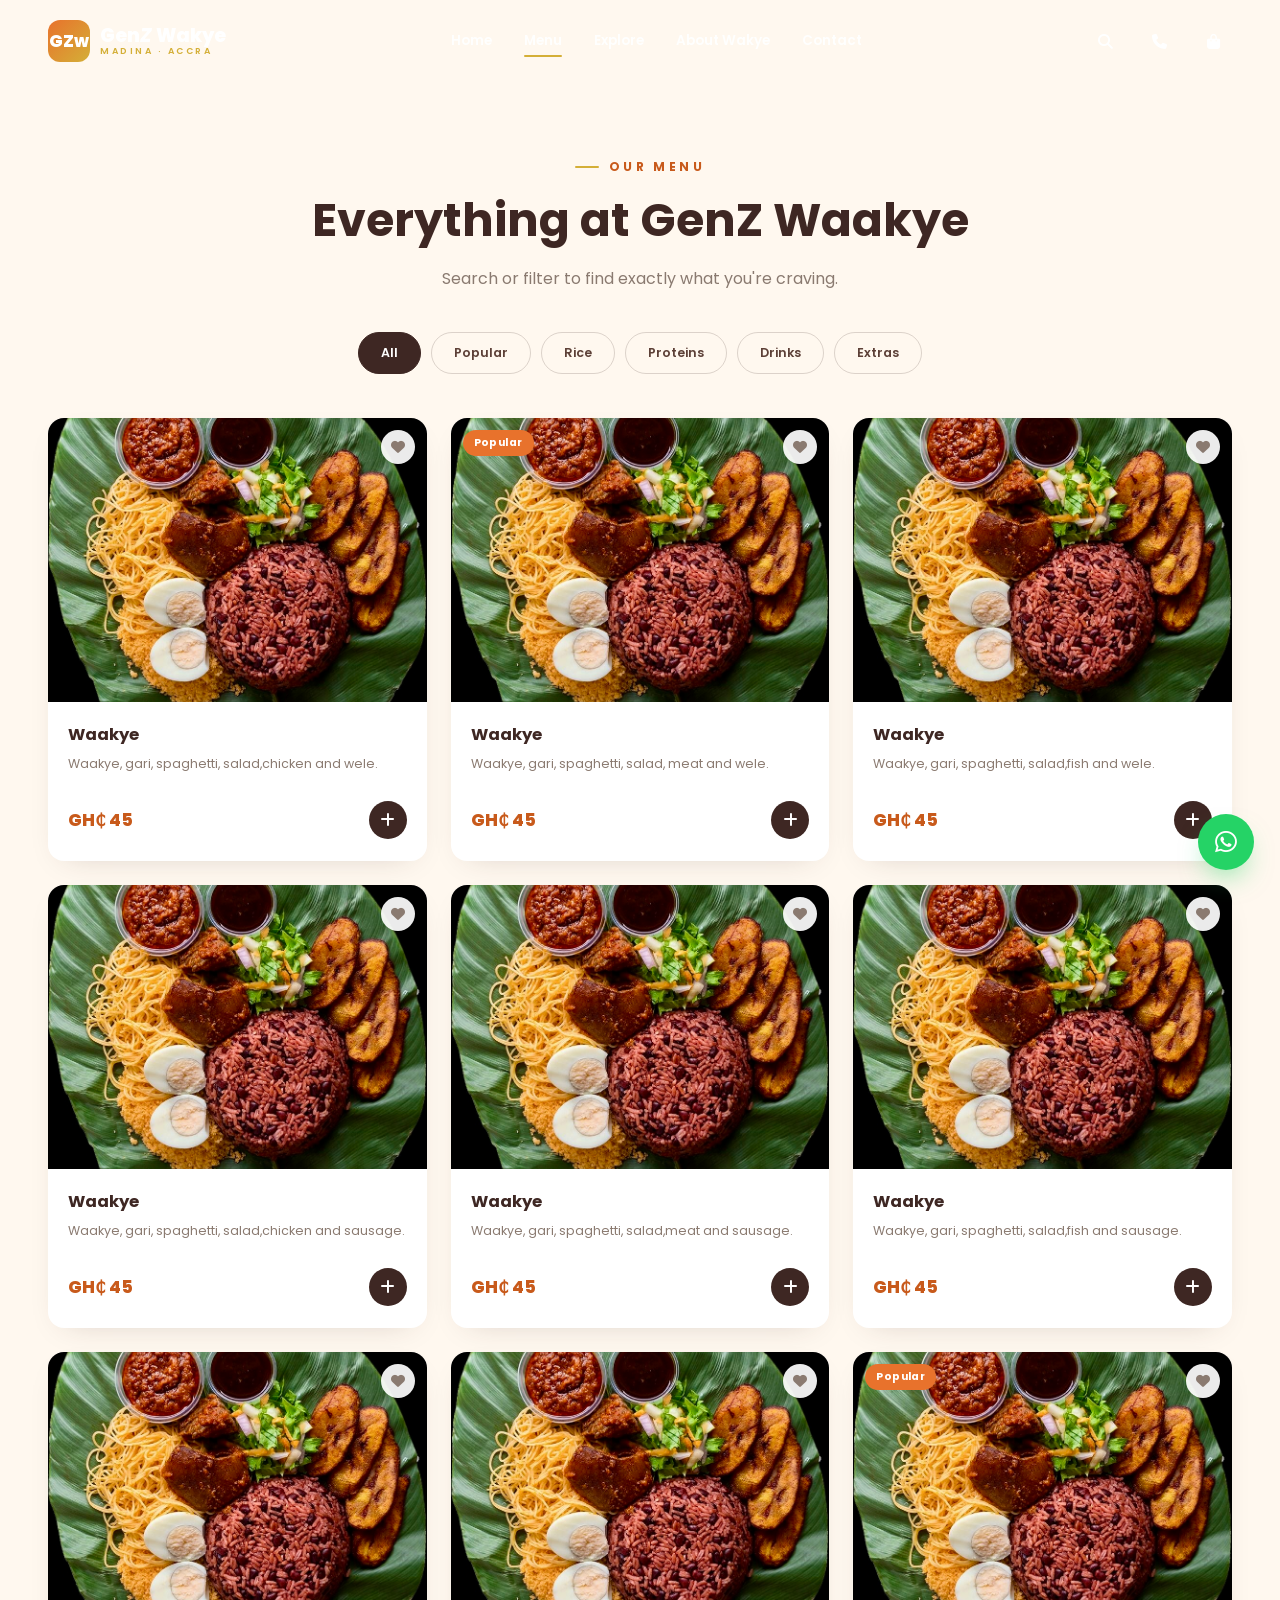
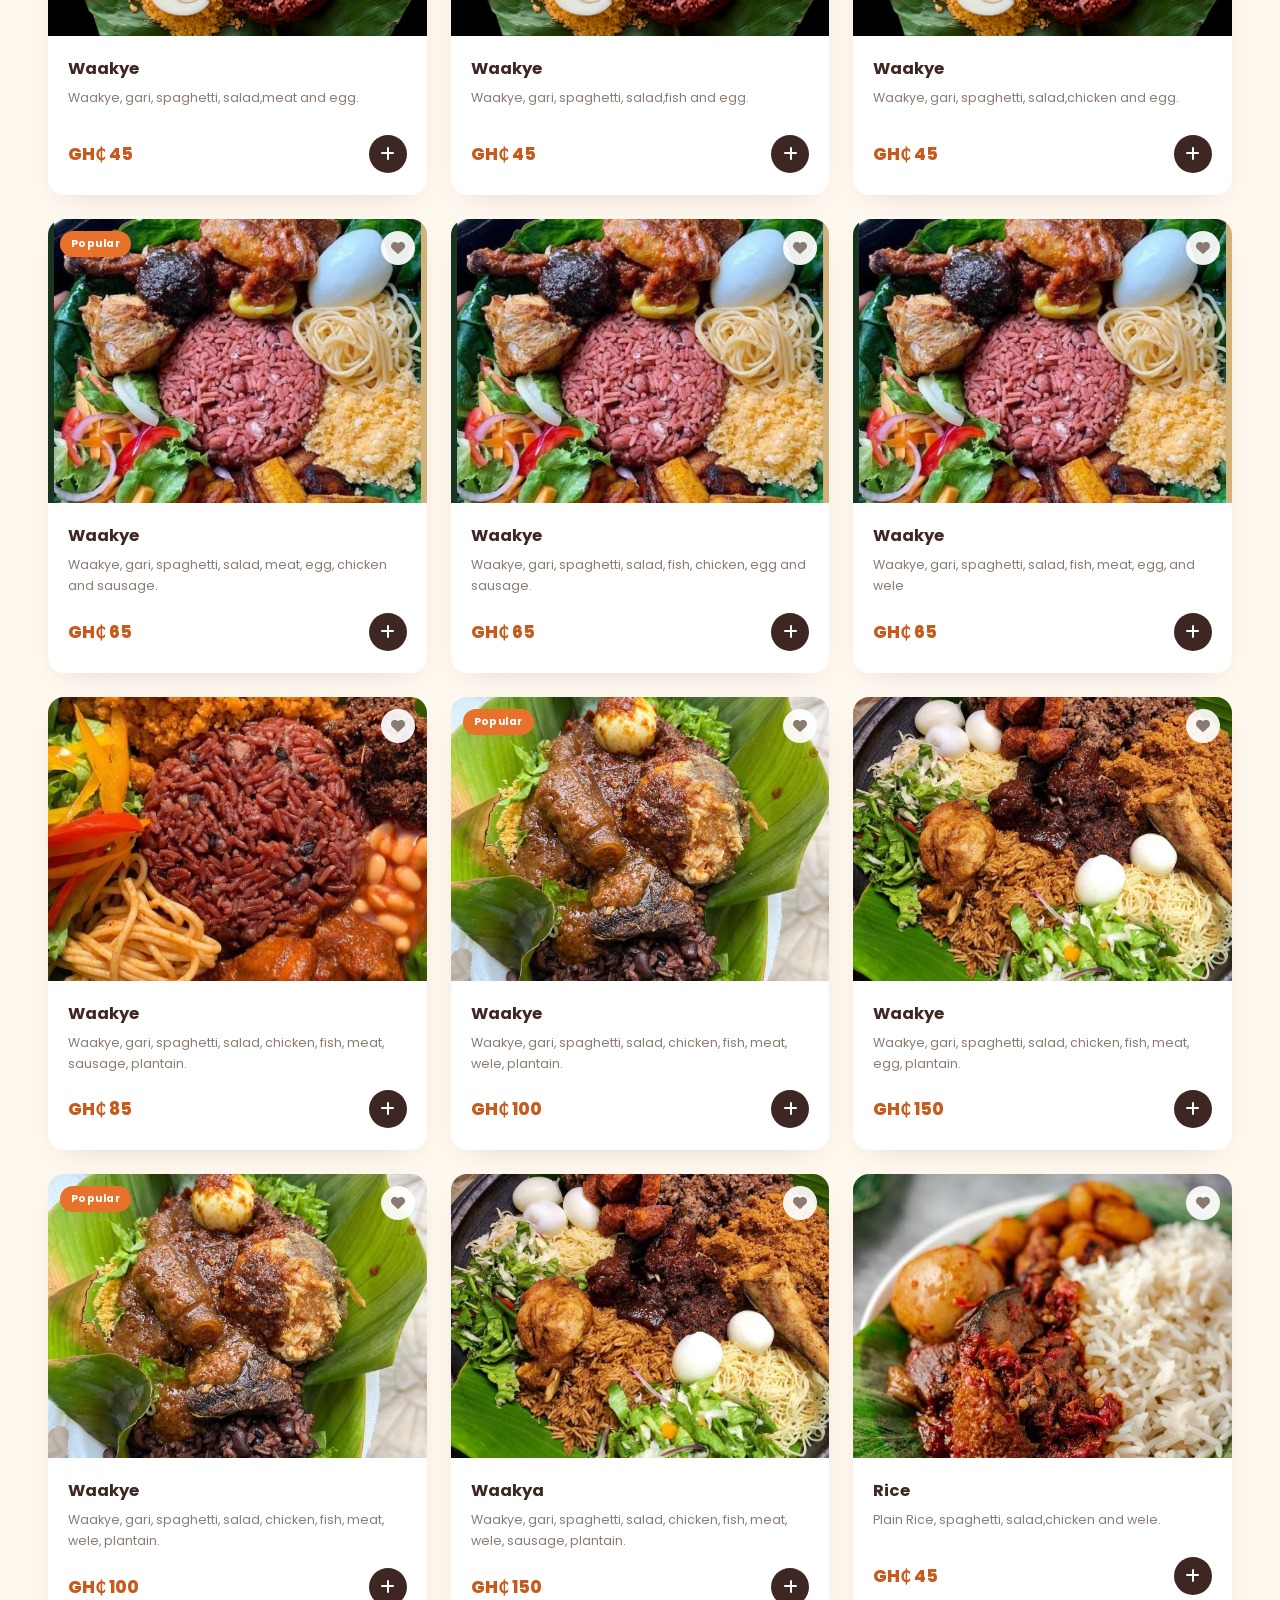
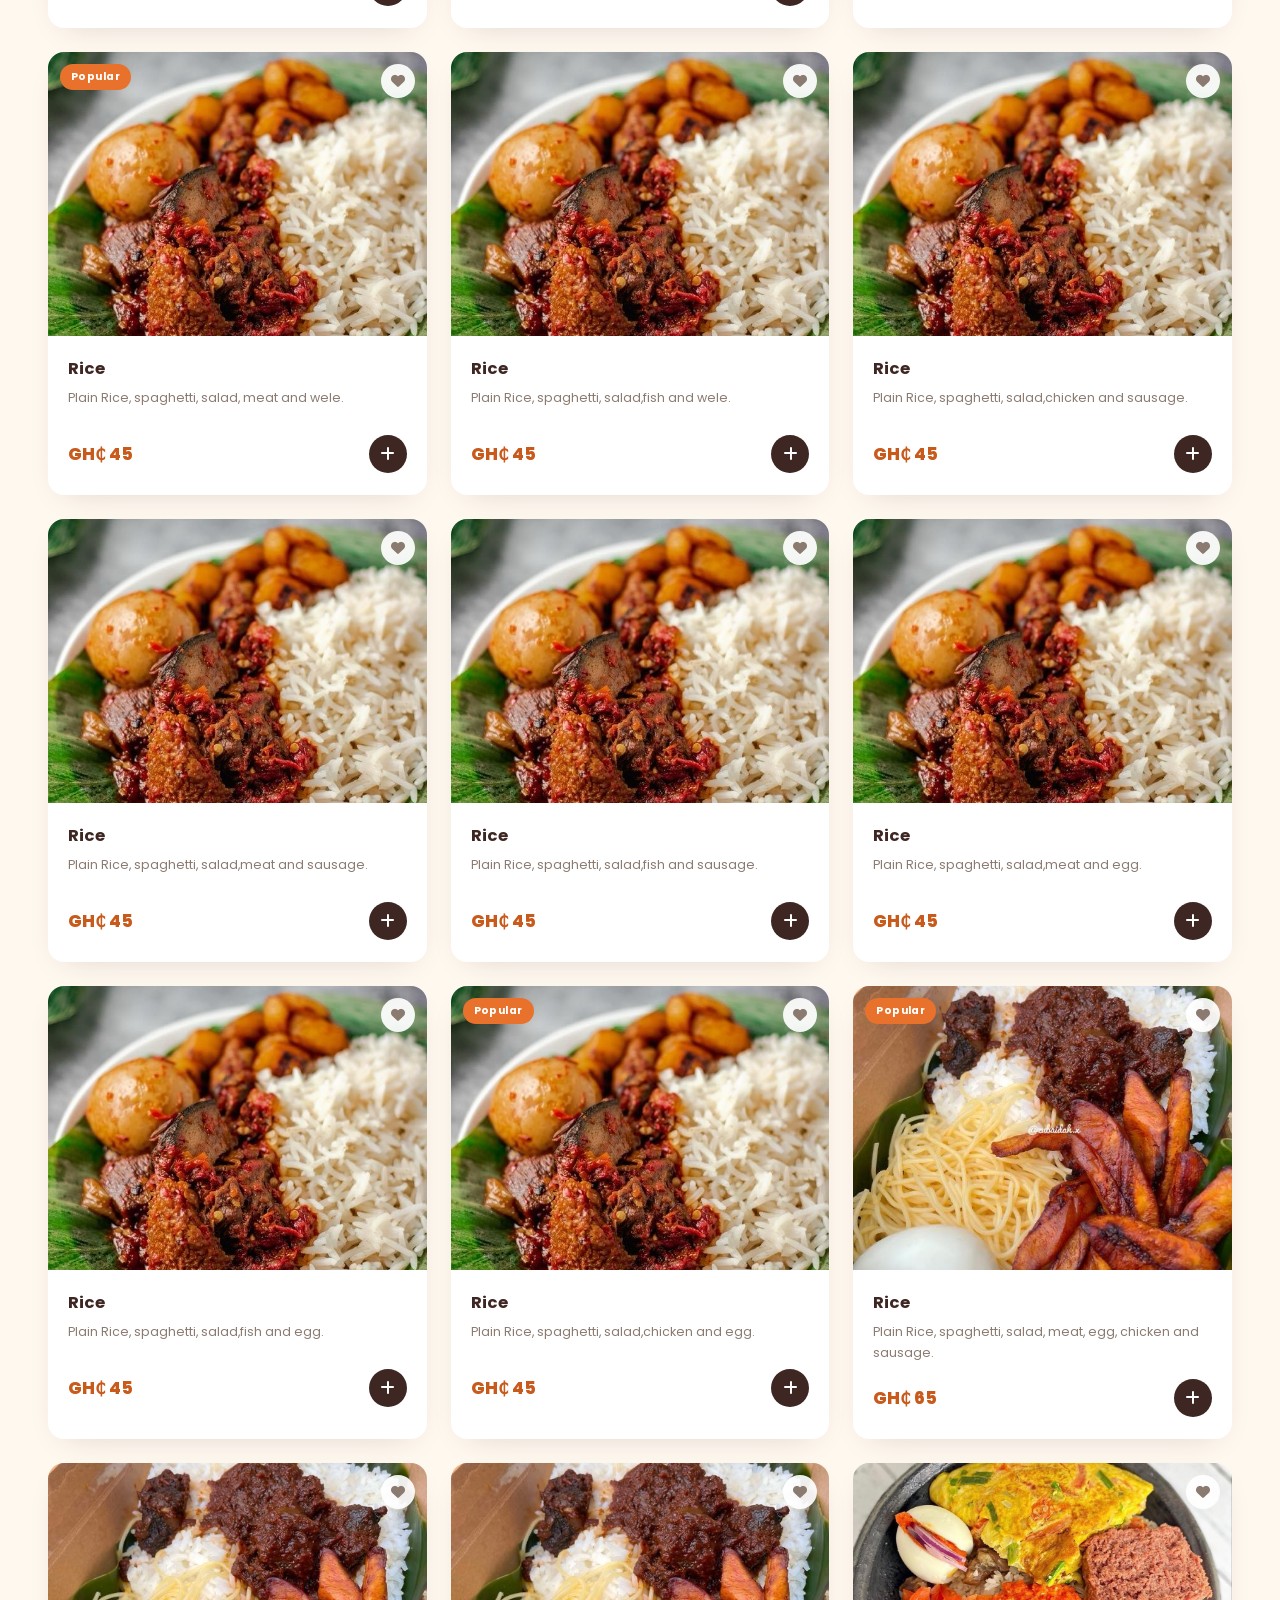
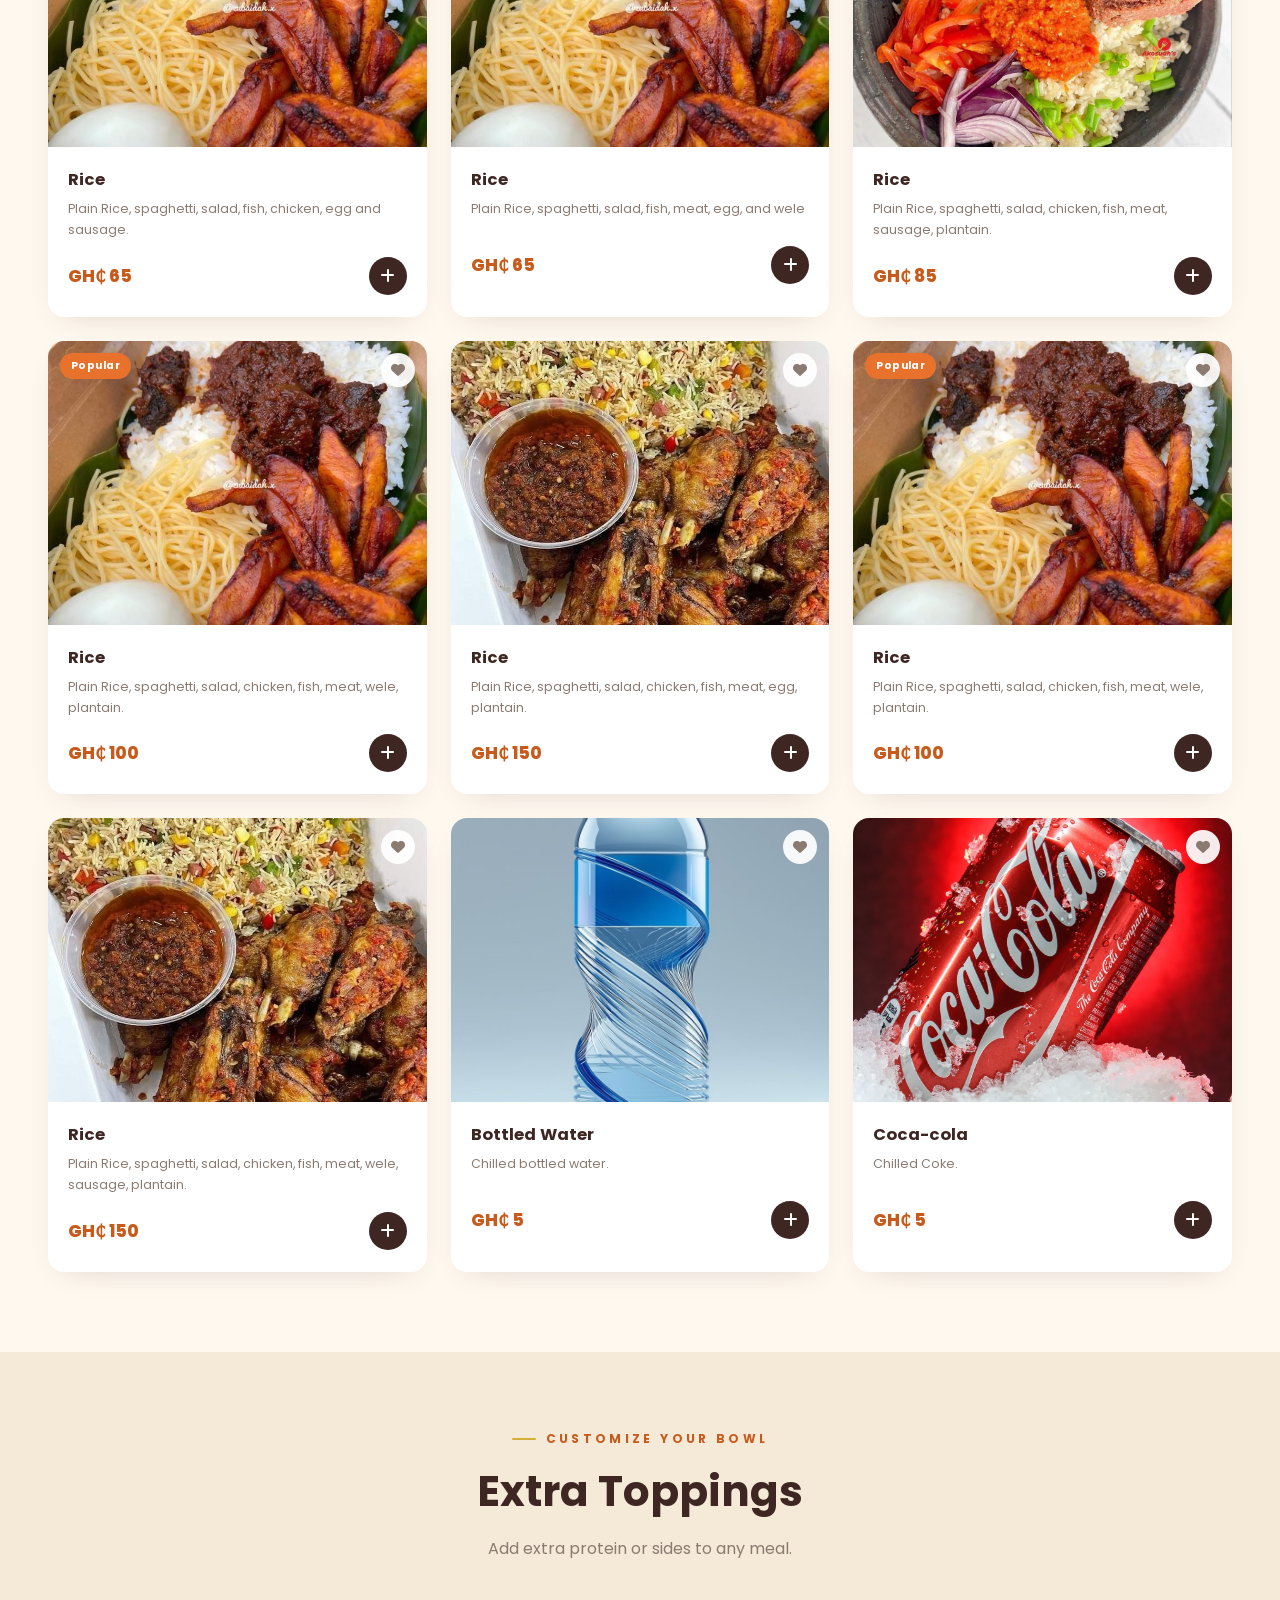
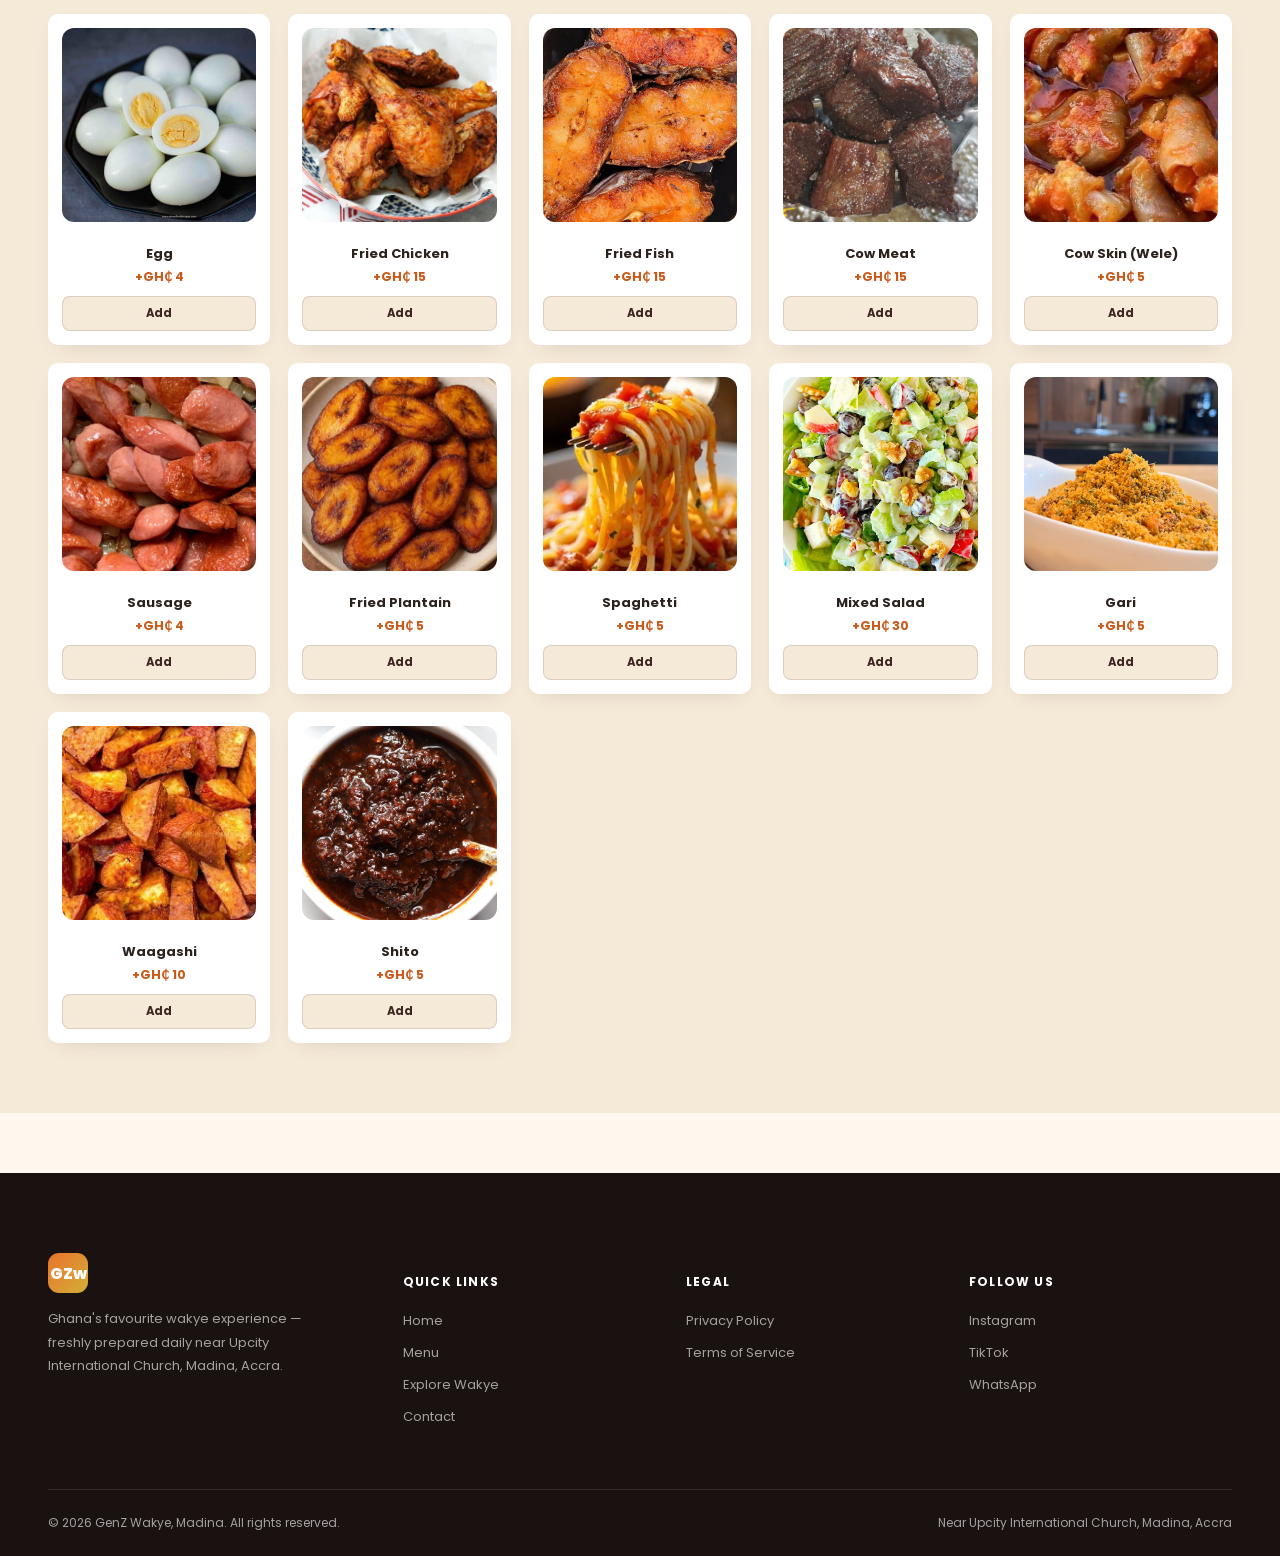
==== index.html @ d40863d2 "remove ignore" ====
<!DOCTYPE html>
<html lang="en">
<head>
<meta charset="UTF-8">
<meta name="viewport" content="width=device-width, initial-scale=1.0">
<title>Menu | Gen Z Waakye — Madina, Accra</title>
<meta name="description" content="Browse the full Wakye Point menu — wakye combos from GH₵45 to GH₵150, plus drinks and extra toppings.">

<link rel="preconnect" href="https://fonts.googleapis.com">
<link rel="preconnect" href="https://fonts.gstatic.com" crossorigin>
<link href="https://fonts.googleapis.com/css2?family=Poppins:wght@300;400;500;600;700;800&display=swap" rel="stylesheet">
<link rel="stylesheet" href="https://cdnjs.cloudflare.com/ajax/libs/font-awesome/6.5.1/css/all.min.css">
<link rel="stylesheet" href="styles.css">
</head>
<body data-page="menu">

<!-- NAVBAR -->
<header class="nav solid" id="navbar">
  <div class="container">
    <a href="index.html" class="nav-logo">
      <span class="mark">GZw</span>
      <span class="word">Gen<i>Z </i> Wakye <span>Madina · Accra</span></span>
    </a>
    <nav class="nav-links">
      <a href="index.html">Home</a>
      <a href="menu.html" class="active">Menu</a>
      <a href="explore.html">Explore</a>
      <a href="explore.html#about-wakye">About Wakye</a>
      <a href="index.html#contact">Contact</a>
    </nav>
    <div class="nav-actions">
      <button class="nav-icon-btn open-search" aria-label="Search"><i class="fa-solid fa-magnifying-glass"></i></button>
      <a href="tel:+233245138853" class="nav-icon-btn" aria-label="Call us"><i class="fa-solid fa-phone"></i></a>
      <button class="nav-icon-btn open-cart" aria-label="Cart"><i class="fa-solid fa-bag-shopping"></i><span class="cart-badge">0</span></button>
      <button class="burger" id="burger" aria-label="Open menu"><span></span><span></span><span></span></button>
    </div>
  </div>
</header>

<div class="search-bar" id="searchBar">
  <div class="container">
    <input type="text" id="searchInput" placeholder="Search wakye, rice, egg, fish, chicken, beef, sausage, plantain, spaghetti, shito, salad…">
    <button class="close-search" id="closeSearch" aria-label="Close search"><i class="fa-solid fa-xmark"></i></button>
  </div>
</div>

<div class="mobile-menu" id="mobileMenu">
  <a href="index.html">Home</a>
  <a href="menu.html">Menu</a>
  <a href="explore.html">Explore</a>
  <a href="explore.html#about-wakye">About Wakye</a>
  <a href="index.html#contact">Contact</a>
  <a href="tel:+233245138854" class="btn btn-gold">Call Us</a>
</div>

<!-- PRICE-CATEGORY VIEW (shown only when menu.html?price=45 etc.) -->
<div id="priceCategoryView" style="display:none;">
  <div class="price-page-head container">
    <a href="menu.html" class="back-link"><i class="fa-solid fa-arrow-left"></i> Back to full menu</a>
    <div class="eyebrow" id="pcEyebrow">Gen<i>Z</i>Waakye Menu</div>
    <div class="amt" id="pcAmount">GH₵ 45</div>
    <p id="pcSubtitle">All meals in this price tier.</p>
  </div>
  <div class="container" style="padding-bottom:100px;">
    <div class="food-grid" id="pcGrid"></div>
  </div>
</div>

<!-- FULL MENU VIEW (default) -->
<div id="fullMenuView">
  <div class="price-page-head container" style="padding-top:150px;">
    <span class="eyebrow">Our Menu</span>
    <h1 style="font-size:clamp(30px,4.6vw,46px);margin-top:10px;">Everything at GenZ Waakye</h1>
    <p style="margin-top:10px;">Search or filter to find exactly what you're craving.</p>
  </div>

  <div class="container">
    <div class="filter-bar" id="filterBar">
      <button class="active" data-filter="all">All</button>
      <button data-filter="popular">Popular</button>
      <button data-filter="rice">Rice</button>
      <button data-filter="proteins">Proteins</button>
      <button data-filter="drinks">Drinks</button>
      <button data-filter="extras">Extras</button>
    </div>

    <div class="food-grid" id="menuGrid" style="margin-bottom:80px;"></div>
  </div>

  <section class="toppings-section" id="toppingsSection">
    <div class="container">
      <div class="section-head">
        <span class="eyebrow">Customize Your Bowl</span>
        <h2>Extra Toppings</h2>
        <p>Add extra protein or sides to any meal.</p>
      </div>
      <div class="topping-grid" id="toppingsGrid"></div>
    </div>
  </section>
</div>

<!-- FOOTER -->
<footer>
  <div class="container">
    <div class="foot-grid">
      <div class="foot-brand">
        <span class="mark" style="display:inline-flex;width:40px;height:40px;border-radius:11px;background:linear-gradient(135deg,var(--orange),var(--gold));align-items:center;justify-content:center;font-weight:800;color:#fff;">GZw</span>
        <p>Ghana's favourite wakye experience — freshly prepared daily near Upcity International Church, Madina, Accra.</p>
      </div>
      <div>
        <h5>Quick Links</h5>
        <ul class="foot-links">
          <li><a href="index.html">Home</a></li>
          <li><a href="menu.html">Menu</a></li>
          <li><a href="explore.html">Explore Wakye</a></li>
          <li><a href="index.html#contact">Contact</a></li>
        </ul>
      </div>
      <div>
        <h5>Legal</h5>
        <ul class="foot-links">
          <li><a href="#">Privacy Policy</a></li>
          <li><a href="#">Terms of Service</a></li>
        </ul>
      </div>
      <div>
        <h5>Follow Us</h5>
        <ul class="foot-links">
          <li><a href="https://www.instagram.com/genz_waakye_wura?stkn=bHRhd3NmOTZzd3Bt" target="_blank">Instagram</a></li>
         <!--<li><a href="https://facebook.com" target="_blank">Facebook</a></li>-->
          <li><a href="https://www.tiktok.com/@firdy_o?_r=1&_t=ZS-99yByPXIGWo" target="_blank">TikTok</a></li>
          <li><a href="https://wa.me/233245138854" target="_blank">WhatsApp</a></li>
        </ul>
      </div>
    </div>
    <div class="foot-bottom">
      <span>© <span id="year"></span> GenZ Wakye, Madina. All rights reserved.</span>
      <span>Near Upcity International Church, Madina, Accra</span>
    </div>
  </div>
</footer>

<nav class="mobile-bottom-nav">
  <a href="index.html"><i class="fa-solid fa-house"></i>Home</a>
  <a href="menu.html" class="active"><i class="fa-solid fa-bowl-rice"></i>Menu</a>
  <a href="#" class="open-search"><i class="fa-solid fa-magnifying-glass"></i>Search</a>
  <a href="#" class="open-cart"><i class="fa-solid fa-bag-shopping"></i>Cart<span class="cart-badge" style="position:static;margin-left:2px;"></span></a>
  <a href="tel:+233245138854"><i class="fa-solid fa-phone"></i>Call</a>
</nav>
<a href="https://wa.me/233245138854" target="_blank" class="float-wa" aria-label="Chat on WhatsApp"><i class="fa-brands fa-whatsapp"></i></a>

<div class="cart-overlay" id="cartOverlay"></div>
<div class="cart-drawer" id="cartDrawer">
  <div class="cart-head">
    <h3>Your Order</h3>
    <button class="close-cart" id="closeCart" aria-label="Close cart"><i class="fa-solid fa-xmark"></i></button>
  </div>
  <div class="cart-items" id="cartItems"></div>
  <div class="cart-summary">
    <div class="row"><span>Subtotal</span><span id="cartSubtotal">GH₵ 0</span></div>
    <div class="row"><span>Delivery Fee</span><span id="cartDelivery">GH₵ 0</span></div>
    <div class="row total"><span>Total</span><span id="cartTotal">GH₵ 0</span></div>
    <button class="btn btn-orange btn-block" id="cartCheckoutBtn" style="margin-top:16px;"><i class="fa-brands fa-whatsapp"></i> <a href="https://wa.me/233245138854" target="_blank" style="color:#fff;text-decoration:none;">Checkout via WhatsApp</a></button>
  </div>
</div>

<script src="script.js"></script>
<script>
const params = new URLSearchParams(window.location.search);
const priceParam = params.get('price');

function renderToppings(group){
  const list = group ? TOPPINGS.filter(t=>t.group===group) : TOPPINGS;
  document.getElementById('toppingsGrid').innerHTML = list.map(toppingCardHTML).join('');
}

function renderMainGrid(filter){
  let list = MENU_ITEMS;
  if(filter==='popular') list = MENU_ITEMS.filter(i=>i.popular);
  else if(filter==='rice') list = MENU_ITEMS.filter(i=>i.category==='rice');
  else if(filter==='drinks') list = MENU_ITEMS.filter(i=>i.category==='drinks');
  document.getElementById('menuGrid').innerHTML = list.map(foodCardHTML).join('');
}

function initFilterBar(){
  const buttons = document.querySelectorAll('#filterBar button');
  buttons.forEach(btn=>{
    btn.addEventListener('click',()=>{
      buttons.forEach(b=>b.classList.remove('active'));
      btn.classList.add('active');
      const key = btn.dataset.filter;
      if(key==='proteins'||key==='extras'){
        renderToppings(key);
        document.getElementById('toppingsSection').scrollIntoView({behavior:'smooth', block:'start'});
      }else{
        renderMainGrid(key);
      }
    });
  });
}

if(priceParam){
  document.getElementById('fullMenuView').style.display='none';
  document.getElementById('priceCategoryView').style.display='block';
  const price = parseInt(priceParam,10);
  const items = MENU_ITEMS.filter(i=>i.category==='rice' && i.price===price);
  const labels = {45:'Everyday Wakye Combos',65:'Premium Combos',85:'Wakye Special',100:'Grand Deluxe',150:'Luxury Platter'};
  document.getElementById('pcEyebrow').textContent = labels[price] || 'Wakye Point Menu';
  document.getElementById('pcAmount').textContent = `GH₵ ${price}`;
  document.getElementById('pcSubtitle').textContent = `${items.length} meal${items.length===1?'':'s'} in this price tier.`;
  document.getElementById('pcGrid').innerHTML = items.map(foodCardHTML).join('');
}else{
  renderMainGrid('all');
  renderToppings(null);
  initFilterBar();
}
</script>
</body>
</html>
---- styles.css ----
/* ============================================
   WAKYE POINT — DESIGN TOKENS
   ============================================ */
:root{
  --brown:#3E2723;
  --brown-light:#5D4037;
  --black:#1A1210;
  --cream:#FFF8EF;
  --cream-deep:#F5E9D8;
  --white:#FFFFFF;
  --gold:#D4AF37;
  --gold-deep:#B8912A;
  --orange:#E8722C;
  --orange-deep:#C85A1B;
  --ink:#2B211D;
  --muted:#8A7A70;

  --font:'Poppins', sans-serif;
  --radius-lg:26px;
  --radius-md:16px;
  --radius-sm:10px;
  --ease:cubic-bezier(.22,.61,.36,1);
  --container:1240px;
}

*,*::before,*::after{box-sizing:border-box;}
html{scroll-behavior:smooth;}
body{
  margin:0;font-family:var(--font);color:var(--ink);background:var(--cream);
  overflow-x:hidden;-webkit-font-smoothing:antialiased;
}
img{max-width:100%;display:block;}
a{color:inherit;text-decoration:none;}
ul{list-style:none;margin:0;padding:0;}
button{font-family:inherit;cursor:pointer;border:none;background:none;}
h1,h2,h3,h4{margin:0;color:var(--brown);font-weight:700;}
p{margin:0;line-height:1.7;}
.container{max-width:var(--container);margin:0 auto;padding:0 28px;}
@media(max-width:768px){.container{padding:0 18px;}}
:focus-visible{outline:2px solid var(--orange);outline-offset:3px;}

.eyebrow{
  font-size:12px;letter-spacing:.28em;text-transform:uppercase;color:var(--orange-deep);
  font-weight:700;display:inline-flex;align-items:center;gap:10px;
}
.eyebrow::before{content:'';width:24px;height:2px;background:var(--gold);border-radius:2px;}

.section-head{text-align:center;max-width:640px;margin:0 auto 52px;}
.section-head h2{font-size:clamp(28px,4vw,42px);margin:12px 0 12px;}
.section-head p{color:var(--muted);font-size:16px;}

/* Buttons */
.btn{
  display:inline-flex;align-items:center;justify-content:center;gap:9px;
  font-size:13.5px;font-weight:600;letter-spacing:.02em;
  padding:15px 30px;border-radius:999px;transition:all .4s var(--ease);white-space:nowrap;
}
.btn-orange{background:linear-gradient(135deg,var(--orange),var(--orange-deep));color:#fff;box-shadow:0 10px 26px -10px rgba(232,114,44,.55);}
.btn-orange:hover{transform:translateY(-2px);box-shadow:0 16px 32px -10px rgba(232,114,44,.65);}
.btn-gold{background:linear-gradient(135deg,var(--gold),var(--gold-deep));color:var(--black);}
.btn-gold:hover{transform:translateY(-2px);}
.btn-outline{background:transparent;border:1.5px solid rgba(255,255,255,.55);color:#fff;}
.btn-outline:hover{background:#fff;color:var(--brown);}
.btn-dark{background:var(--brown);color:#fff;}
.btn-dark:hover{background:var(--black);transform:translateY(-2px);}
.btn-sm{padding:11px 20px;font-size:12px;}
.btn-block{width:100%;}
.btn:disabled{opacity:.5;cursor:not-allowed;transform:none !important;}

/* ============================================
   NAVBAR
   ============================================ */
header.nav{position:fixed;top:0;left:0;right:0;z-index:1000;padding:20px 0;transition:all .45s var(--ease);}
header.nav .container{display:flex;align-items:center;justify-content:space-between;gap:20px;}
.nav-logo{display:flex;align-items:center;gap:10px;color:#fff;transition:color .4s;}
.nav-logo .mark{
  width:42px;height:42px;border-radius:12px;background:linear-gradient(135deg,var(--orange),var(--gold));
  display:flex;align-items:center;justify-content:center;font-weight:800;color:#fff;font-size:17px;flex-shrink:0;
}
.nav-logo .word{font-weight:800;font-size:19px;line-height:1.1;}
.nav-logo .word span{display:block;font-size:9px;letter-spacing:.28em;text-transform:uppercase;font-weight:600;color:var(--gold);}
.nav-links{display:flex;gap:32px;}
.nav-links a{font-size:13.5px;font-weight:600;color:rgba(255,255,255,.92);position:relative;padding:4px 0;transition:color .3s;}
.nav-links a::after{content:'';position:absolute;left:0;bottom:-2px;width:0;height:2px;background:var(--gold);transition:width .35s var(--ease);border-radius:2px;}
.nav-links a:hover::after,.nav-links a.active::after{width:100%;}
.nav-actions{display:flex;align-items:center;gap:16px;}
.nav-icon-btn{
  width:38px;height:38px;border-radius:50%;display:flex;align-items:center;justify-content:center;
  color:#fff;font-size:15px;position:relative;transition:background .3s;
}
.nav-icon-btn:hover{background:rgba(255,255,255,.14);}
.cart-badge{
  position:absolute;top:-4px;right:-4px;background:var(--orange);color:#fff;font-size:10px;font-weight:700;
  min-width:17px;height:17px;border-radius:50%;display:flex;align-items:center;justify-content:center;padding:0 3px;
}
header.nav.solid{background:rgba(26,18,16,.94);backdrop-filter:blur(14px);padding:12px 0;box-shadow:0 8px 26px -12px rgba(0,0,0,.4);}

.search-bar{
  position:fixed;top:0;left:0;right:0;z-index:1100;background:var(--brown);
  padding:24px 0;transform:translateY(-100%);transition:transform .4s var(--ease);
}
.search-bar.open{transform:translateY(0);}
.search-bar .container{display:flex;align-items:center;gap:16px;}
.search-bar input{
  flex:1;background:transparent;border:none;border-bottom:2px solid rgba(255,255,255,.3);color:#fff;
  font-size:22px;font-family:var(--font);padding:8px 0;font-weight:300;
}
.search-bar input::placeholder{color:rgba(255,255,255,.4);}
.search-bar input:focus{outline:none;border-color:var(--gold);}
.search-bar .close-search{color:#fff;font-size:22px;}

.burger{display:none;flex-direction:column;gap:5px;}
.burger span{width:24px;height:2px;background:#fff;border-radius:2px;}
.mobile-menu{
  position:fixed;inset:0;background:var(--brown);z-index:1050;display:flex;flex-direction:column;
  align-items:center;justify-content:center;gap:26px;transform:translateY(-100%);transition:transform .5s var(--ease);
}
.mobile-menu.open{transform:translateY(0);}
.mobile-menu a{color:#fff;font-size:24px;font-weight:600;}
@media(max-width:960px){
  .nav-links{display:none;}
  .burger{display:flex;}
}

/* ============================================
   HERO
   ============================================ */
.hero{
  position:relative;min-height:100vh;display:flex;align-items:center;overflow:hidden;
}
.hero .bg{
  position:absolute;inset:0;
  background:
    linear-gradient(180deg, rgba(23,16,14,.55) 0%, rgba(23,16,14,.75) 55%, rgba(23,16,14,.92) 100%),
    url('https://images.pexels.com/photos/13915043/pexels-photo-13915043.jpeg?auto=compress&cs=tinysrgb&w=1920') center 38%/cover no-repeat;
  animation:heroZoom 22s ease-in-out infinite alternate;
}
@keyframes heroZoom{from{transform:scale(1);}to{transform:scale(1.08);}}
.hero .float-food{
  position:absolute;border-radius:50%;overflow:hidden;box-shadow:0 30px 60px -20px rgba(0,0,0,.6);
  border:4px solid rgba(255,255,255,.18);animation:floatY 7s ease-in-out infinite;opacity:.9;
}
.hero .float-food img{width:100%;height:100%;object-fit:cover;}
.hero .f1{width:120px;height:120px;top:16%;left:7%;animation-delay:0s;}
.hero .f2{width:90px;height:90px;top:62%;left:11%;animation-delay:1.4s;}
.hero .f3{width:130px;height:130px;top:20%;right:8%;animation-delay:.7s;}
.hero .f4{width:95px;height:95px;top:66%;right:12%;animation-delay:2.1s;}
@keyframes floatY{0%,100%{transform:translateY(0px);}50%{transform:translateY(-22px);}}
@media(max-width:900px){.hero .float-food{display:none;}}

.hero-inner{position:relative;z-index:3;width:100%;text-align:center;padding:150px 0 100px;}
.hero-inner .badge{
  display:inline-flex;align-items:center;gap:8px;background:rgba(255,255,255,.12);
  border:1px solid rgba(255,255,255,.28);backdrop-filter:blur(8px);color:var(--gold);
  padding:9px 20px;border-radius:999px;font-size:12px;letter-spacing:.14em;text-transform:uppercase;font-weight:600;margin-bottom:24px;
}
.hero-inner h1{color:#fff;font-size:clamp(38px,6.4vw,74px);line-height:1.08;font-weight:800;margin-bottom:18px;}
.hero-inner h1 em{font-style:normal;color:var(--gold);}
.hero-inner p.sub{color:rgba(255,255,255,.85);max-width:520px;margin:0 auto 38px;font-size:16.5px;font-weight:300;}
.hero-actions{display:flex;gap:16px;flex-wrap:wrap;justify-content:center;}
.scroll-cue{position:absolute;bottom:28px;left:50%;transform:translateX(-50%);z-index:3;color:rgba(255,255,255,.65);
  display:flex;flex-direction:column;align-items:center;gap:8px;font-size:10px;letter-spacing:.2em;text-transform:uppercase;}
.scroll-cue .dot{width:6px;height:6px;border-radius:50%;background:var(--gold);animation:bounceDown 1.8s infinite;}
@keyframes bounceDown{0%,100%{transform:translateY(0);opacity:.4;}50%{transform:translateY(10px);opacity:1;}}

/* ============================================
   BRAND INTRO
   ============================================ */
.brand-intro{padding:110px 0 90px;text-align:center;}
.brand-intro .container{max-width:760px;}
.brand-intro h2{font-size:clamp(26px,3.6vw,38px);margin:14px 0 20px;}
.brand-intro p{color:var(--brown-light);font-size:17px;}
.brand-intro .stats{display:flex;justify-content:center;gap:50px;margin-top:44px;flex-wrap:wrap;}
.brand-intro .stat strong{display:block;font-size:32px;color:var(--orange-deep);font-weight:800;}
.brand-intro .stat span{font-size:12px;text-transform:uppercase;letter-spacing:.1em;color:var(--muted);}

/* ============================================
   MENU SECTIONS / CARDS
   ============================================ */
.menu-section{padding:60px 0;}
.menu-section .head-row{display:flex;justify-content:space-between;align-items:flex-end;margin-bottom:32px;gap:20px;flex-wrap:wrap;}
.menu-section .head-row h3{font-size:clamp(22px,3vw,28px);}
.menu-section .head-row .tag{
  display:inline-block;background:var(--gold);color:var(--black);font-weight:700;font-size:12px;
  padding:5px 12px;border-radius:999px;margin-bottom:8px;
}
.food-grid{display:grid;grid-template-columns:repeat(3,1fr);gap:24px;}
@media(max-width:960px){.food-grid{grid-template-columns:repeat(2,1fr);}}
@media(max-width:620px){.food-grid{grid-template-columns:1fr;}}

.food-card{
  background:#fff;border-radius:var(--radius-md);overflow:hidden;position:relative;
  box-shadow:0 10px 30px -18px rgba(62,39,35,.25);transition:transform .45s var(--ease),box-shadow .45s var(--ease);
}
.food-card:hover{transform:translateY(-8px);box-shadow:0 26px 46px -20px rgba(62,39,35,.35);}
.food-card .img-wrap{position:relative;aspect-ratio:4/3;overflow:hidden;}
.food-card .img-wrap img{width:100%;height:100%;object-fit:cover;transition:transform .6s var(--ease);}
.food-card:hover .img-wrap img{transform:scale(1.08);}
.food-card .fav{
  position:absolute;top:12px;right:12px;width:34px;height:34px;border-radius:50%;
  background:rgba(255,255,255,.92);display:flex;align-items:center;justify-content:center;
  color:var(--muted);font-size:14px;transition:.3s;z-index:2;
}
.food-card .fav.active{color:var(--orange);}
.food-card .fav:hover{transform:scale(1.1);}
.food-card .popular-tag{
  position:absolute;top:12px;left:12px;background:var(--orange);color:#fff;font-size:10.5px;font-weight:700;
  padding:5px 11px;border-radius:999px;letter-spacing:.04em;z-index:2;
}
.food-card .body{padding:20px 20px 22px;}
.food-card h4{font-size:16.5px;margin-bottom:6px;}
.food-card p.desc{font-size:12.5px;color:var(--muted);margin-bottom:16px;min-height:32px;}
.food-card .foot-row{display:flex;justify-content:space-between;align-items:center;}
.food-card .price{font-weight:800;color:var(--orange-deep);font-size:17px;}
.food-card .add-btn{
  width:38px;height:38px;border-radius:50%;background:var(--brown);color:#fff;font-size:16px;
  display:flex;align-items:center;justify-content:center;transition:.35s var(--ease);flex-shrink:0;
}
.food-card .add-btn:hover{background:var(--orange);transform:rotate(90deg);}
.food-card .add-btn.added{background:#3aa15a;}

/* Menu page filters */
.filter-bar{display:flex;gap:10px;justify-content:center;flex-wrap:wrap;margin-bottom:44px;}
.filter-bar button{
  padding:11px 22px;border-radius:999px;border:1.5px solid rgba(62,39,35,.18);font-size:12.5px;font-weight:600;
  color:var(--brown-light);transition:.3s;
}
.filter-bar button.active,.filter-bar button:hover{background:var(--brown);border-color:var(--brown);color:#fff;}

/* Price category page hero (menu.html when filtered) */
.price-page-head{text-align:center;padding:150px 0 40px;}
.price-page-head .amt{font-size:clamp(40px,7vw,64px);color:var(--orange-deep);font-weight:800;}
.price-page-head p{color:var(--muted);margin-top:8px;}
.back-link{display:inline-flex;align-items:center;gap:8px;font-size:13px;font-weight:600;color:var(--brown-light);margin-bottom:14px;}
.back-link:hover{color:var(--orange-deep);}

/* Toppings */
.toppings-section{padding:70px 0;background:var(--cream-deep);}
.topping-grid{display:grid;grid-template-columns:repeat(5,1fr);gap:18px;}
@media(max-width:960px){.topping-grid{grid-template-columns:repeat(3,1fr);}}
@media(max-width:600px){.topping-grid{grid-template-columns:repeat(2,1fr);}}
.topping-card{
  background:#fff;border-radius:var(--radius-sm);padding:14px;text-align:center;
  box-shadow:0 8px 22px -14px rgba(62,39,35,.25);
}
.topping-card .img{
  width:100%;aspect-ratio:1;border-radius:12px;overflow:hidden;margin-bottom:10px;position:relative;
}
.topping-card .img img{width:100%;height:100%;object-fit:cover;}
.topping-card .img.swatch{display:flex;align-items:center;justify-content:center;color:#fff;font-size:22px;}
.topping-card h5{font-size:13px;margin-bottom:4px;}
.topping-card .price{font-size:12.5px;color:var(--orange-deep);font-weight:700;display:block;margin-bottom:10px;}
.topping-card .add-btn{
  width:100%;padding:8px;border-radius:8px;background:var(--cream-deep);color:var(--brown);font-size:11.5px;font-weight:700;
  border:1px solid rgba(62,39,35,.14);transition:.3s;
}
.topping-card .add-btn:hover,.topping-card .add-btn.added{background:var(--orange);color:#fff;border-color:var(--orange);}

/* ============================================
   CART DRAWER
   ============================================ */
.cart-overlay{position:fixed;inset:0;background:rgba(23,16,14,.55);z-index:1400;opacity:0;pointer-events:none;transition:opacity .4s;}
.cart-overlay.open{opacity:1;pointer-events:auto;}
.cart-drawer{
  position:fixed;top:0;right:0;bottom:0;width:min(420px,92vw);background:#fff;z-index:1500;
  transform:translateX(100%);transition:transform .5s var(--ease);display:flex;flex-direction:column;
}
.cart-drawer.open{transform:translateX(0);}
.cart-head{display:flex;justify-content:space-between;align-items:center;padding:24px;border-bottom:1px solid var(--cream-deep);}
.cart-head h3{font-size:19px;}
.cart-head .close-cart{font-size:20px;color:var(--brown);}
.cart-items{flex:1;overflow-y:auto;padding:16px 24px;}
.cart-empty{text-align:center;padding:60px 20px;color:var(--muted);}
.cart-empty i{font-size:38px;color:var(--cream-deep);margin-bottom:14px;display:block;}
.cart-item{display:flex;gap:14px;padding:16px 0;border-bottom:1px solid var(--cream-deep);}
.cart-item img{width:64px;height:64px;border-radius:10px;object-fit:cover;flex-shrink:0;}
.cart-item .info{flex:1;}
.cart-item .info h5{font-size:13.5px;margin-bottom:3px;color:var(--brown);}
.cart-item .info .unit-price{font-size:11.5px;color:var(--muted);}
.cart-item .qty-row{display:flex;align-items:center;gap:10px;margin-top:8px;}
.cart-item .qty-row button{
  width:24px;height:24px;border-radius:50%;background:var(--cream-deep);display:flex;align-items:center;justify-content:center;font-size:12px;
}
.cart-item .qty-row span{font-size:13px;font-weight:600;min-width:16px;text-align:center;}
.cart-item .remove{font-size:12px;color:#c0392b;margin-left:auto;}
.cart-item .line-total{font-weight:700;color:var(--orange-deep);font-size:13.5px;white-space:nowrap;}
.cart-summary{padding:20px 24px 26px;border-top:1px solid var(--cream-deep);}
.cart-summary .row{display:flex;justify-content:space-between;font-size:13.5px;margin-bottom:8px;color:var(--brown-light);}
.cart-summary .row.total{font-size:17px;font-weight:800;color:var(--brown);margin-top:10px;padding-top:12px;border-top:1px dashed var(--cream-deep);}

/* ============================================
   REVIEWS
   ============================================ */
.reviews{padding:100px 0;background:var(--brown);}
.reviews .section-head h2,.reviews .section-head p{color:#fff;}
.reviews .section-head p{color:rgba(255,255,255,.65);}
.review-grid{display:grid;grid-template-columns:repeat(3,1fr);gap:22px;}
@media(max-width:900px){.review-grid{grid-template-columns:1fr;}}
.review-card{background:rgba(255,255,255,.06);border:1px solid rgba(255,255,255,.1);border-radius:var(--radius-md);padding:28px;}
.review-card .stars{color:var(--gold);margin-bottom:14px;letter-spacing:2px;}
.review-card p{color:rgba(255,255,255,.82);font-size:14px;font-style:italic;margin-bottom:22px;}
.review-card .who{display:flex;align-items:center;gap:12px;}
.review-card .avatar{
  width:40px;height:40px;border-radius:50%;background:linear-gradient(135deg,var(--orange),var(--gold));
  display:flex;align-items:center;justify-content:center;font-weight:700;color:#fff;
}
.review-card .who strong{display:block;font-size:13.5px;color:#fff;}
.review-card .who span{font-size:11.5px;color:rgba(255,255,255,.55);}

/* ============================================
   CONTACT
   ============================================ */
.contact{padding:100px 0;}
.contact-grid{display:grid;grid-template-columns:1fr 1fr;gap:0;border-radius:var(--radius-lg);overflow:hidden;box-shadow:0 30px 60px -30px rgba(62,39,35,.3);}
.contact-map{min-height:400px;position:relative;}
.contact-map iframe{width:100%;height:100%;border:0;position:absolute;inset:0;}
.contact-info{background:var(--brown);color:#fff;padding:50px;}
.contact-info h3{color:#fff;font-size:26px;margin-bottom:24px;}
.contact-info .row{display:flex;gap:14px;margin-bottom:20px;}
.contact-info .row i{color:var(--gold);font-size:15px;margin-top:3px;width:18px;}
.contact-info .row strong{display:block;font-size:13.5px;margin-bottom:2px;}
.contact-info .row span{font-size:12.5px;color:rgba(255,255,255,.6);line-height:1.6;}
.contact-info .socials{display:flex;gap:10px;margin-top:26px;}
.contact-info .socials a{width:38px;height:38px;border-radius:50%;border:1px solid rgba(255,255,255,.25);display:flex;align-items:center;justify-content:center;transition:.3s;}
.contact-info .socials a:hover{background:var(--gold);color:var(--black);border-color:var(--gold);}
@media(max-width:900px){.contact-grid{grid-template-columns:1fr;}.contact-map{min-height:280px;}}

/* ============================================
   FOOTER
   ============================================ */
footer{background:var(--black);color:rgba(255,255,255,.6);padding:80px 0 0;margin-top:60px;}
.foot-grid{display:grid;grid-template-columns:1.3fr 1fr 1fr 1.1fr;gap:44px;padding-bottom:50px;border-bottom:1px solid rgba(255,255,255,.1);}
.foot-brand p{font-size:13px;line-height:1.8;max-width:270px;margin-top:14px;}
footer h5{color:#fff;font-size:12px;letter-spacing:.1em;text-transform:uppercase;margin-bottom:20px;}
footer .foot-links li{margin-bottom:12px;font-size:13px;}
footer .foot-links a:hover{color:var(--gold);}
.foot-bottom{display:flex;justify-content:space-between;padding:24px 0;font-size:12px;flex-wrap:wrap;gap:10px;}
@media(max-width:900px){.foot-grid{grid-template-columns:1fr 1fr;}}
@media(max-width:560px){.foot-grid{grid-template-columns:1fr;}}

/* ============================================
   MOBILE BOTTOM NAV + FLOATING BUTTONS
   ============================================ */
.mobile-bottom-nav{
  position:fixed;bottom:0;left:0;right:0;z-index:900;background:rgba(255,255,255,.97);backdrop-filter:blur(14px);
  border-top:1px solid rgba(62,39,35,.1);display:none;justify-content:space-around;padding:10px 6px;
  box-shadow:0 -10px 26px -14px rgba(62,39,35,.2);
}
.mobile-bottom-nav a{
  display:flex;flex-direction:column;align-items:center;gap:4px;font-size:10px;font-weight:600;color:var(--brown-light);position:relative;
}
.mobile-bottom-nav a i{font-size:17px;}
.mobile-bottom-nav a.active{color:var(--orange-deep);}
@media(max-width:760px){
  .mobile-bottom-nav{display:flex;}
  body{padding-bottom:74px;}
}
.float-wa{
  position:fixed;bottom:30px;right:26px;z-index:850;width:56px;height:56px;border-radius:50%;
  background:#25D366;color:#fff;display:flex;align-items:center;justify-content:center;font-size:25px;
  box-shadow:0 14px 28px -10px rgba(37,211,102,.6);animation:pulseWa 2.6s infinite;
}
@keyframes pulseWa{0%{box-shadow:0 0 0 0 rgba(37,211,102,.5);}70%{box-shadow:0 0 0 16px rgba(37,211,102,0);}100%{box-shadow:0 0 0 0 rgba(37,211,102,0);}}
@media(max-width:760px){.float-wa{bottom:92px;right:16px;width:50px;height:50px;font-size:21px;}}

/* Skeleton loader */
.skeleton{background:linear-gradient(90deg,var(--cream-deep) 25%,#efe4d3 37%,var(--cream-deep) 63%);background-size:400% 100%;animation:shimmer 1.4s infinite;}
@keyframes shimmer{0%{background-position:100% 0;}100%{background-position:0 0;}}

/* ============================================
   EXPLORE PAGE
   ============================================ */
.explore-hero{position:relative;min-height:70vh;display:flex;align-items:flex-end;overflow:hidden;}
.explore-hero .bg{
  position:absolute;inset:0;
  background:linear-gradient(180deg, rgba(23,16,14,.35) 0%, rgba(23,16,14,.92) 100%),
  url('images/hr1.jpg') center/cover no-repeat;
}
.explore-hero-inner{position:relative;z-index:2;padding:160px 0 70px;color:#fff;}
.explore-hero-inner h1{color:#fff;font-size:clamp(34px,5.6vw,58px);}
.explore-hero-inner p{color:rgba(255,255,255,.82);max-width:520px;margin-top:14px;font-size:16px;}

.explore-section{padding:90px 0;}
.explore-split{display:grid;grid-template-columns:1fr 1fr;gap:60px;align-items:center;}
.explore-split .img-block{border-radius:var(--radius-lg);overflow:hidden;aspect-ratio:4/3;box-shadow:0 30px 60px -30px rgba(62,39,35,.35);}
.explore-split .img-block img{width:100%;height:100%;object-fit:cover;}
.explore-split.reverse{direction:rtl;}
.explore-split.reverse > *{direction:ltr;}
.explore-split h2{font-size:clamp(24px,3.4vw,34px);margin-bottom:18px;}
.explore-split p{color:var(--brown-light);margin-bottom:14px;font-size:15.5px;}
@media(max-width:900px){.explore-split{grid-template-columns:1fr;}.explore-split.reverse{direction:ltr;}}

.timeline{max-width:760px;margin:0 auto;position:relative;padding-left:40px;}
.timeline::before{content:'';position:absolute;left:9px;top:6px;bottom:6px;width:2px;background:var(--cream-deep);}
.timeline-item{position:relative;padding-bottom:38px;}
.timeline-item::before{
  content:'';position:absolute;left:-40px;top:2px;width:20px;height:20px;border-radius:50%;
  background:var(--orange);border:4px solid var(--cream);
}
.timeline-item h4{font-size:16px;margin-bottom:6px;}
.timeline-item span.year{color:var(--orange-deep);font-weight:700;font-size:12.5px;text-transform:uppercase;letter-spacing:.06em;}
.timeline-item p{color:var(--brown-light);font-size:14.5px;margin-top:6px;}

.benefit-grid{display:grid;grid-template-columns:repeat(4,1fr);gap:20px;}
@media(max-width:900px){.benefit-grid{grid-template-columns:repeat(2,1fr);}}
.benefit-card{background:#fff;border-radius:var(--radius-md);padding:30px 22px;text-align:center;box-shadow:0 10px 26px -16px rgba(62,39,35,.25);}
.benefit-card i{font-size:26px;color:var(--orange-deep);margin-bottom:16px;display:block;}
.benefit-card h4{font-size:14.5px;margin-bottom:8px;}
.benefit-card p{font-size:12.5px;color:var(--muted);}

.ingredient-strip{display:flex;flex-wrap:wrap;gap:14px;justify-content:center;margin-top:36px;}
.ingredient-chip{
  display:flex;align-items:center;gap:10px;background:#fff;padding:10px 18px;border-radius:999px;
  box-shadow:0 8px 20px -14px rgba(62,39,35,.25);font-size:13px;font-weight:600;color:var(--brown);
}
.ingredient-chip i{color:var(--orange-deep);}

/* Fade-up utility (used with JS IntersectionObserver) */
[data-reveal]{opacity:0;transform:translateY(24px);transition:opacity .7s var(--ease),transform .7s var(--ease);}
[data-reveal].visible{opacity:1;transform:translateY(0);}

@media(prefers-reduced-motion:reduce){
  *{animation-duration:.001ms !important;animation-iteration-count:1 !important;transition-duration:.001ms !important;}
}
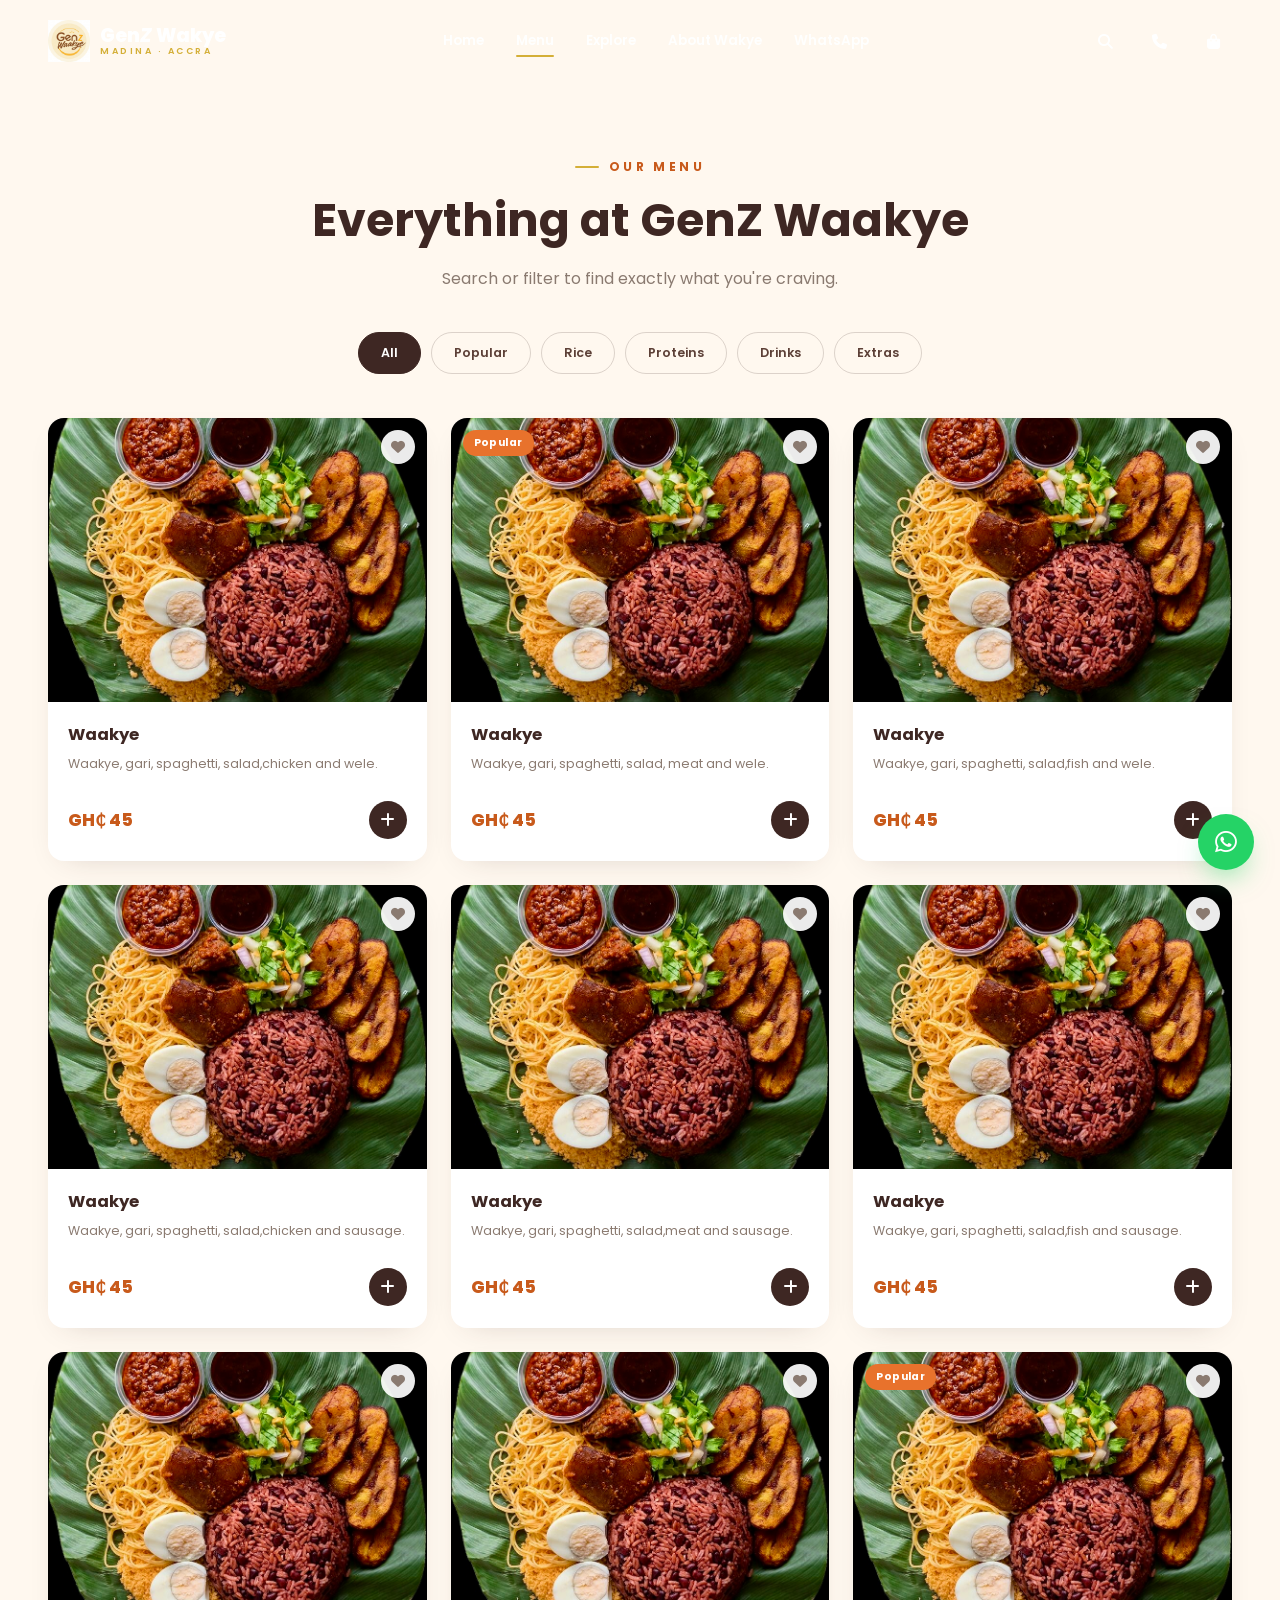
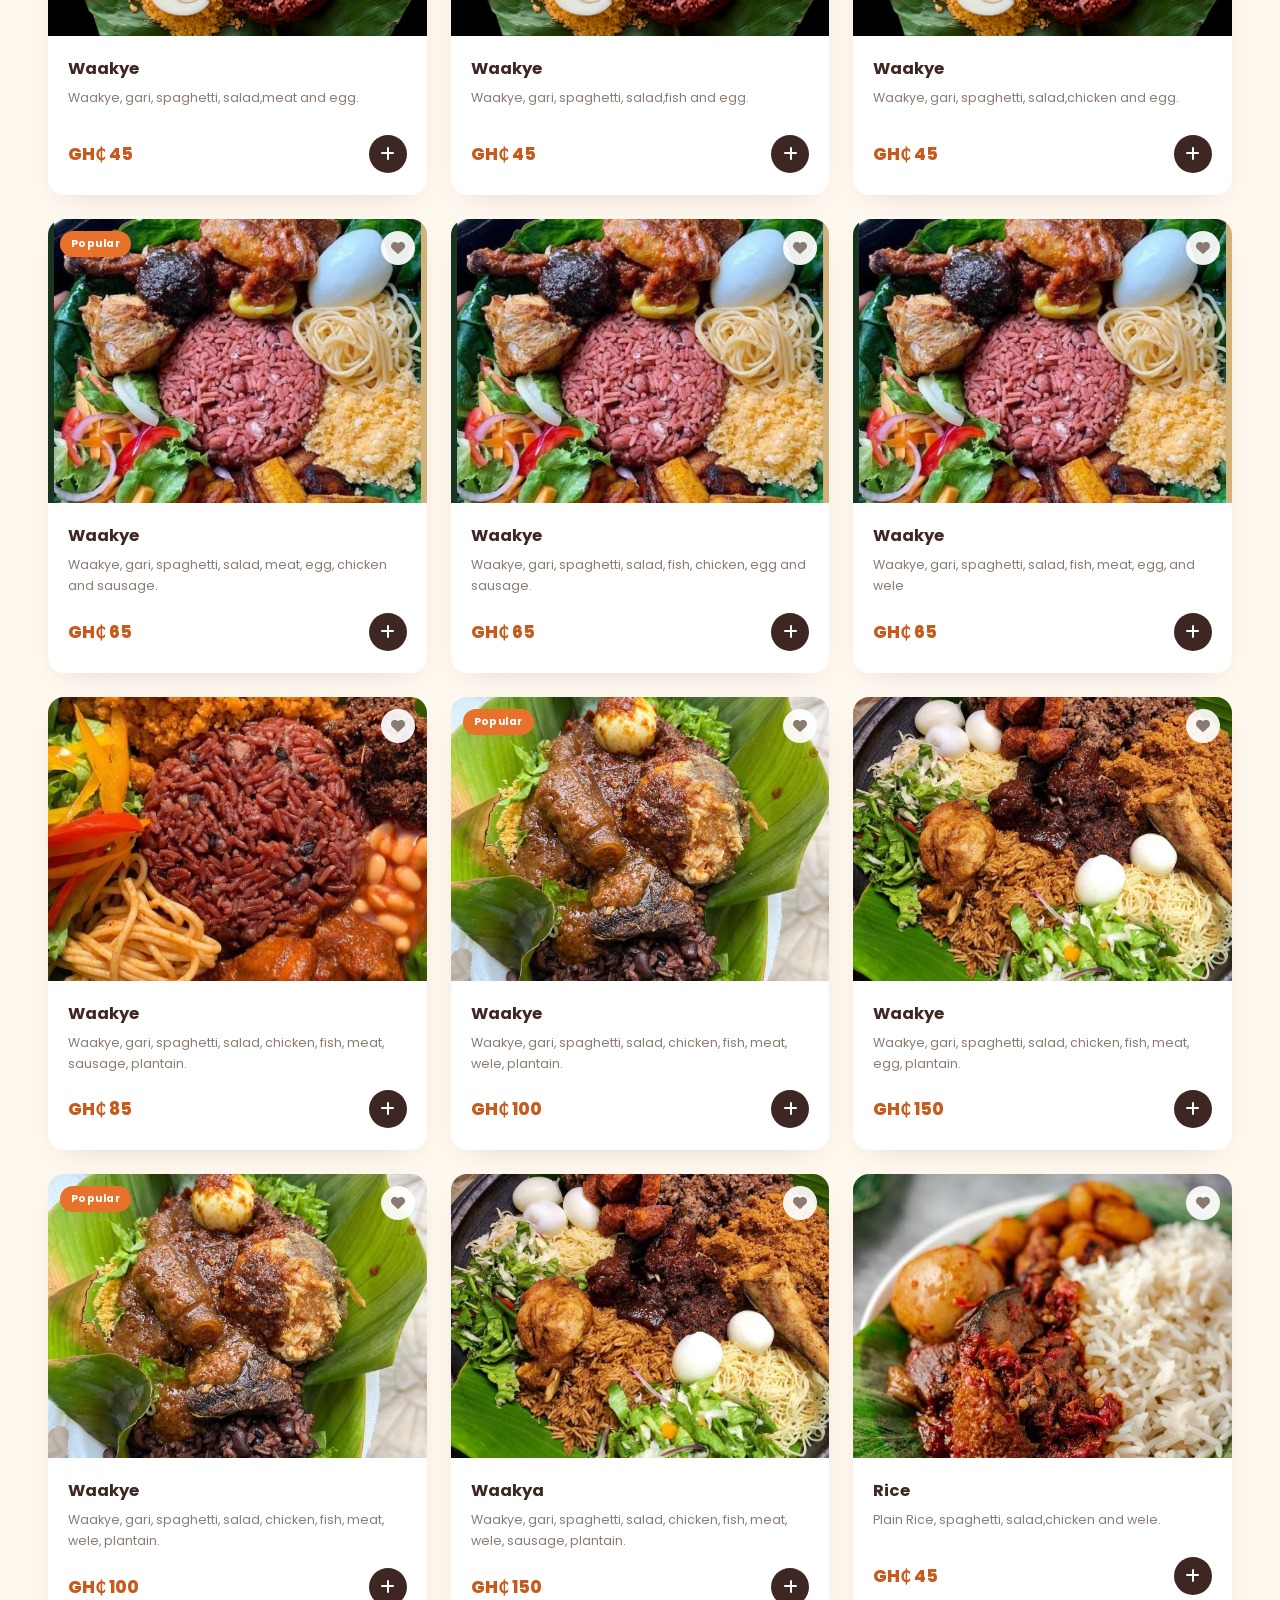
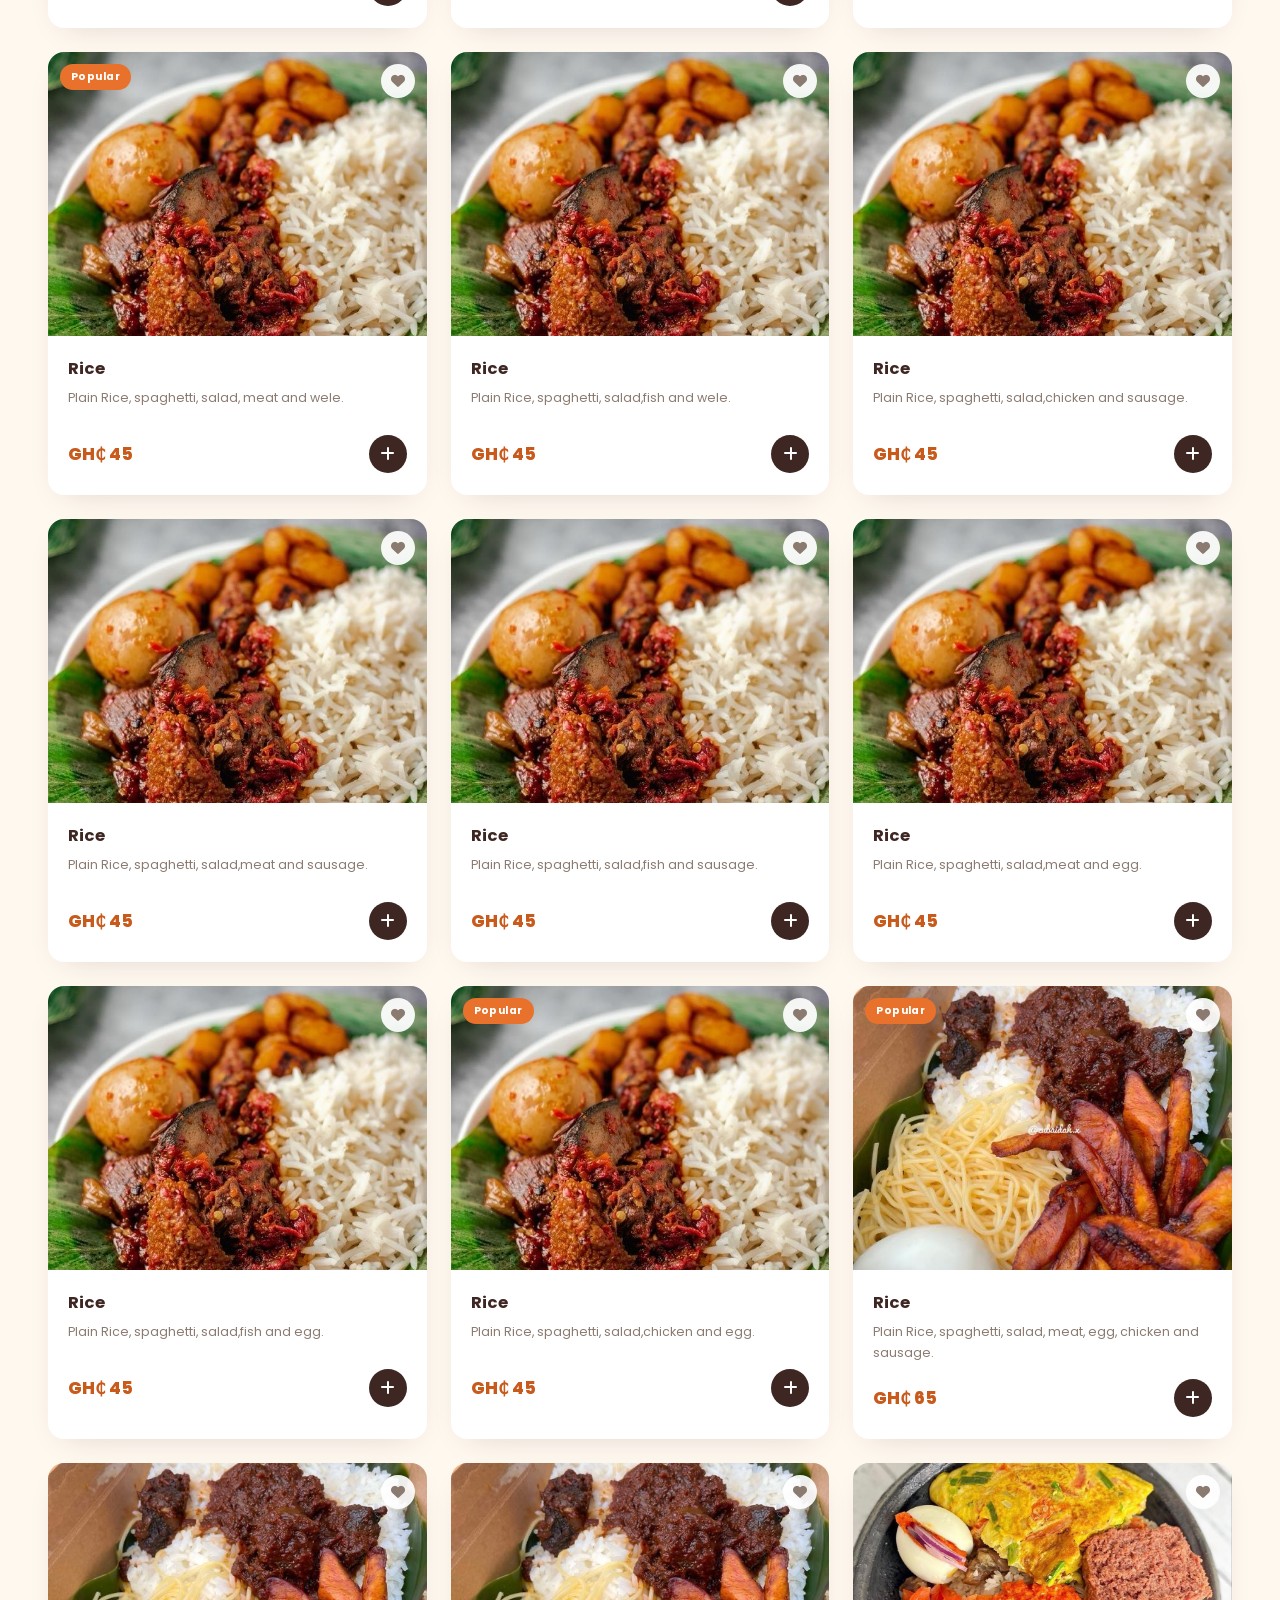
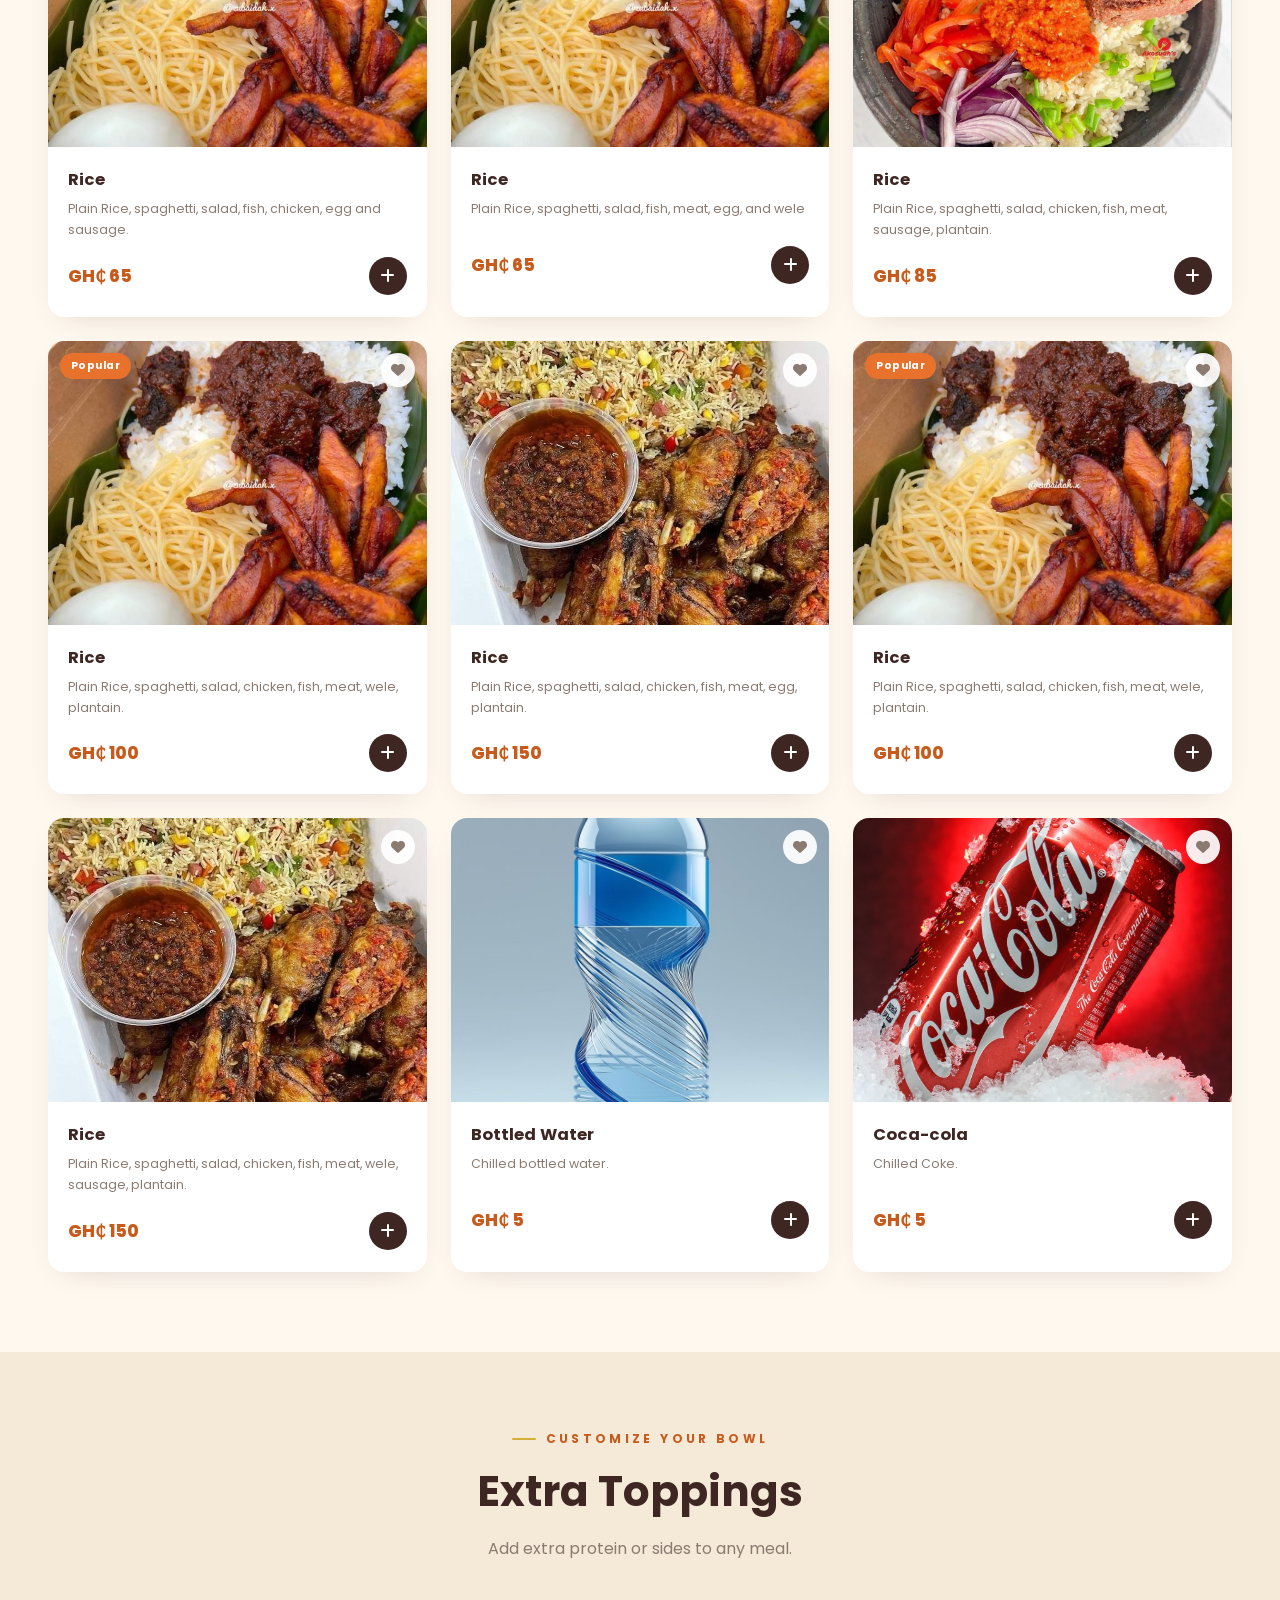
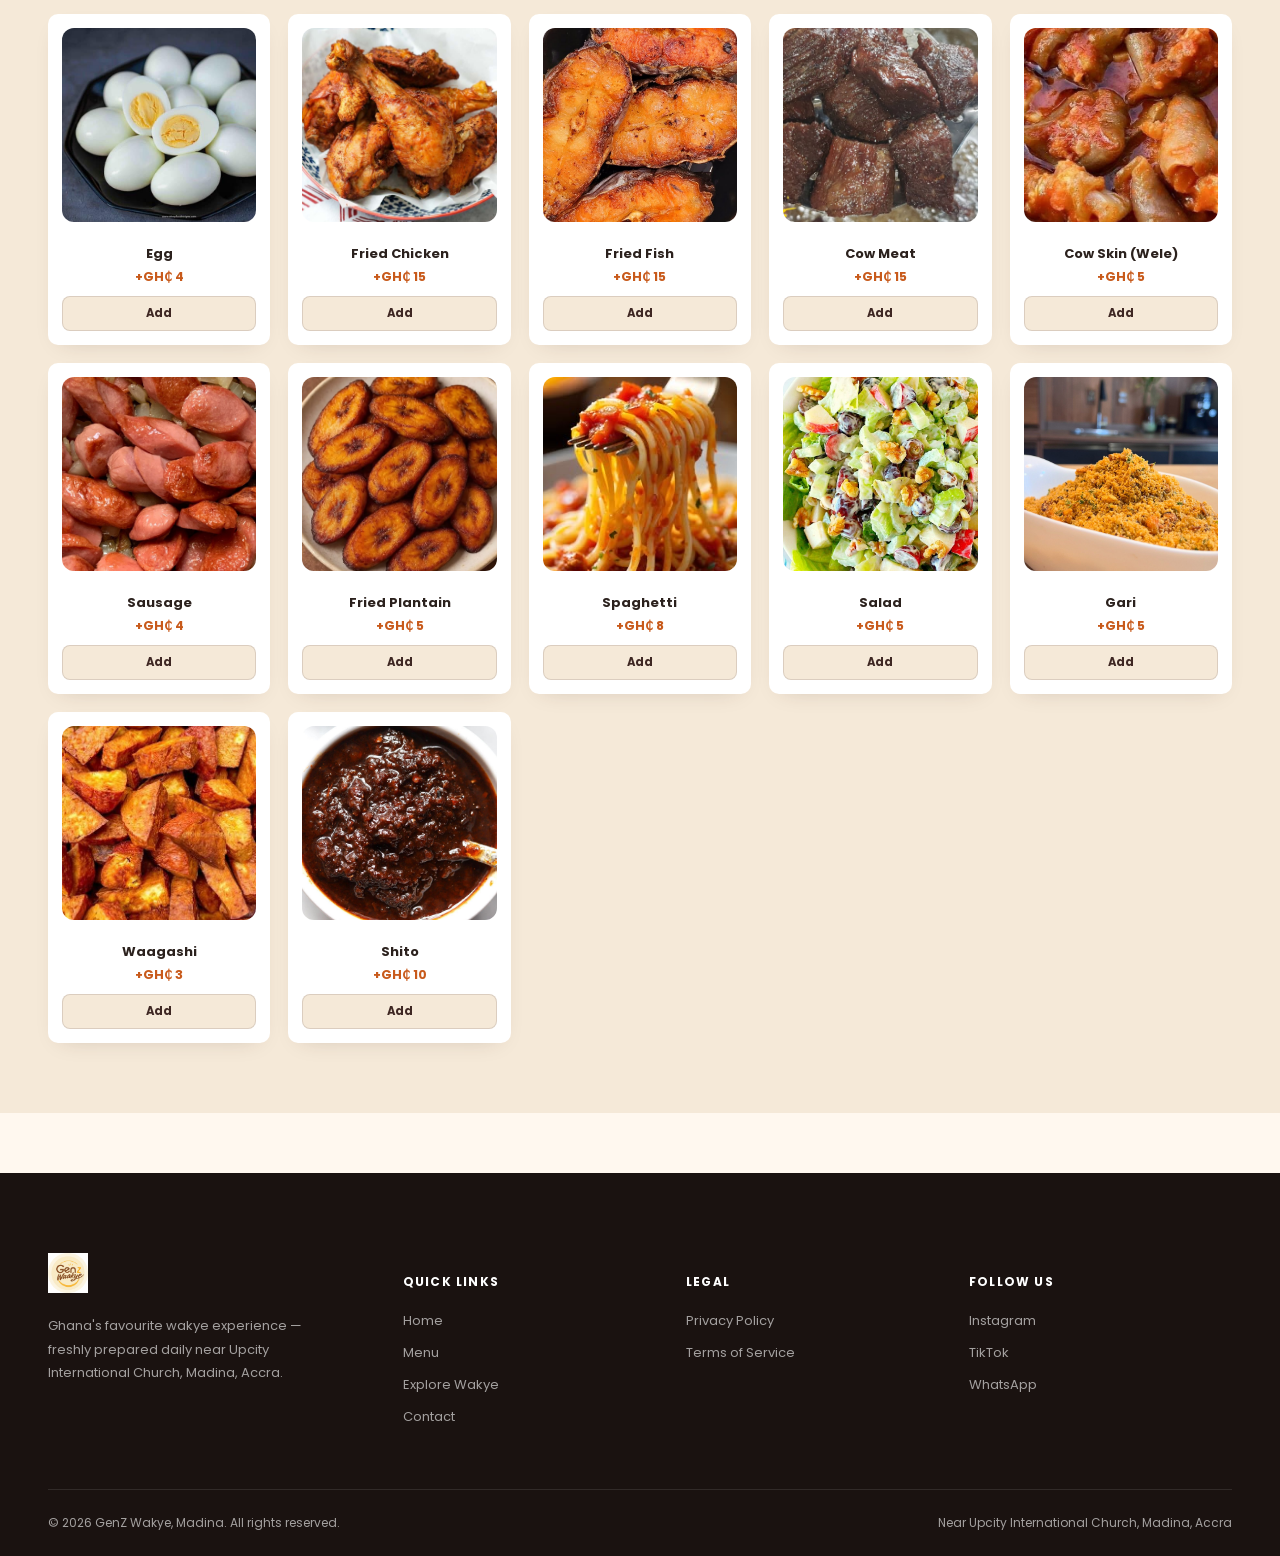
==== commit 97f7530f: "cart update" ====
--- a/index.html
+++ b/index.html
@@ -5,7 +5,6 @@
 <meta name="viewport" content="width=device-width, initial-scale=1.0">
 <title>Menu | Gen Z Waakye — Madina, Accra</title>
 <meta name="description" content="Browse the full Wakye Point menu — wakye combos from GH₵45 to GH₵150, plus drinks and extra toppings.">
-
 <link rel="preconnect" href="https://fonts.googleapis.com">
 <link rel="preconnect" href="https://fonts.gstatic.com" crossorigin>
 <link href="https://fonts.googleapis.com/css2?family=Poppins:wght@300;400;500;600;700;800&display=swap" rel="stylesheet">
@@ -13,12 +12,13 @@
 <link rel="stylesheet" href="styles.css">
 </head>
 <body data-page="menu">
-
 <!-- NAVBAR -->
 <header class="nav solid" id="navbar">
   <div class="container">
     <a href="index.html" class="nav-logo">
-      <span class="mark">GZw</span>
+      <span class="mark">
+        <img src="images/logo-1.png" alt="GenZ Waakye Logo" >
+      </span>
       <span class="word">Gen<i>Z </i> Wakye <span>Madina · Accra</span></span>
     </a>
     <nav class="nav-links">
@@ -26,7 +26,7 @@
       <a href="menu.html" class="active">Menu</a>
       <a href="explore.html">Explore</a>
       <a href="explore.html#about-wakye">About Wakye</a>
-      <a href="index.html#contact">Contact</a>
+      <a href="http://wa.me/233245138854" target="_blank">WhatsApp</a>
     </nav>
     <div class="nav-actions">
       <button class="nav-icon-btn open-search" aria-label="Search"><i class="fa-solid fa-magnifying-glass"></i></button>
@@ -36,14 +36,12 @@
     </div>
   </div>
 </header>
-
 <div class="search-bar" id="searchBar">
   <div class="container">
     <input type="text" id="searchInput" placeholder="Search wakye, rice, egg, fish, chicken, beef, sausage, plantain, spaghetti, shito, salad…">
     <button class="close-search" id="closeSearch" aria-label="Close search"><i class="fa-solid fa-xmark"></i></button>
   </div>
 </div>
-
 <div class="mobile-menu" id="mobileMenu">
   <a href="index.html">Home</a>
   <a href="menu.html">Menu</a>
@@ -52,8 +50,7 @@
   <a href="index.html#contact">Contact</a>
   <a href="tel:+233245138854" class="btn btn-gold">Call Us</a>
 </div>
-
-<!-- PRICE-CATEGORY VIEW (shown only when menu.html?price=45 etc.) -->
+<!-- PRICE-CATEGORY VIEW -->
 <div id="priceCategoryView" style="display:none;">
   <div class="price-page-head container">
     <a href="menu.html" class="back-link"><i class="fa-solid fa-arrow-left"></i> Back to full menu</a>
@@ -65,15 +62,13 @@
     <div class="food-grid" id="pcGrid"></div>
   </div>
 </div>
-
-<!-- FULL MENU VIEW (default) -->
+<!-- FULL MENU VIEW -->
 <div id="fullMenuView">
   <div class="price-page-head container" style="padding-top:150px;">
     <span class="eyebrow">Our Menu</span>
     <h1 style="font-size:clamp(30px,4.6vw,46px);margin-top:10px;">Everything at GenZ Waakye</h1>
     <p style="margin-top:10px;">Search or filter to find exactly what you're craving.</p>
   </div>
-
   <div class="container">
     <div class="filter-bar" id="filterBar">
       <button class="active" data-filter="all">All</button>
@@ -83,10 +78,8 @@
       <button data-filter="drinks">Drinks</button>
       <button data-filter="extras">Extras</button>
     </div>
-
-    <div class="food-grid" id="menuGrid" style="margin-bottom:80px;"></div>
-  </div>
-
+<div class="food-grid" id="menuGrid" style="margin-bottom:80px;"></div>
+  </div>
   <section class="toppings-section" id="toppingsSection">
     <div class="container">
       <div class="section-head">
@@ -98,48 +91,49 @@
     </div>
   </section>
 </div>
-
 <!-- FOOTER -->
 <footer>
   <div class="container">
     <div class="foot-grid">
       <div class="foot-brand">
-        <span class="mark" style="display:inline-flex;width:40px;height:40px;border-radius:11px;background:linear-gradient(135deg,var(--orange),var(--gold));align-items:center;justify-content:center;font-weight:800;color:#fff;">GZw</span>
+        <span class="mark" style="display:inline-flex;width:40px;height:40px;border-radius:11px;background:linear-gradient(135deg,var(--orange),var(--gold));align-items:center;justify-content:center;font-weight:800;color:#fff;"><img src="images/logo-1.png" alt="GenZ Waakye Logo"></span>
         <p>Ghana's favourite wakye experience — freshly prepared daily near Upcity International Church, Madina, Accra.</p>
       </div>
-      <div>
-        <h5>Quick Links</h5>
-        <ul class="foot-links">
-          <li><a href="index.html">Home</a></li>
-          <li><a href="menu.html">Menu</a></li>
-          <li><a href="explore.html">Explore Wakye</a></li>
-          <li><a href="index.html#contact">Contact</a></li>
-        </ul>
-      </div>
-      <div>
-        <h5>Legal</h5>
-        <ul class="foot-links">
-          <li><a href="#">Privacy Policy</a></li>
-          <li><a href="#">Terms of Service</a></li>
-        </ul>
-      </div>
-      <div>
-        <h5>Follow Us</h5>
-        <ul class="foot-links">
-          <li><a href="https://www.instagram.com/genz_waakye_wura?stkn=bHRhd3NmOTZzd3Bt" target="_blank">Instagram</a></li>
-         <!--<li><a href="https://facebook.com" target="_blank">Facebook</a></li>-->
-          <li><a href="https://www.tiktok.com/@firdy_o?_r=1&_t=ZS-99yByPXIGWo" target="_blank">TikTok</a></li>
-          <li><a href="https://wa.me/233245138854" target="_blank">WhatsApp</a></li>
-        </ul>
-      </div>
-    </div>
-    <div class="foot-bottom">
-      <span>© <span id="year"></span> GenZ Wakye, Madina. All rights reserved.</span>
-      <span>Near Upcity International Church, Madina, Accra</span>
-    </div>
+  <div>
+    <h5>Quick Links</h5>
+    <ul class="foot-links">
+      <li><a href="index.html">Home</a></li>
+      <li><a href="menu.html">Menu</a></li>
+      <li><a href="explore.html">Explore Wakye</a></li>
+      <li><a href="index.html#contact">Contact</a></li>
+    </ul>
+  </div>
+
+  <div>
+    <h5>Legal</h5>
+    <ul class="foot-links">
+      <li><a href="#">Privacy Policy</a></li>
+      <li><a href="#">Terms of Service</a></li>
+    </ul>
+  </div>
+
+  <div>
+    <h5>Follow Us</h5>
+    <ul class="foot-links">
+      <li><a href="https://www.instagram.com/genz_waakye_wura?stkn=bHRhd3NmOTZzd3Bt" target="_blank">Instagram</a></li>
+      <!--<li><a href="https://facebook.com" target="_blank">Facebook</a></li>-->
+      <li><a href="https://www.tiktok.com/@firdy_o?_r=1&_t=ZS-99yByPXIGWo" target="_blank">TikTok</a></li>
+      <li><a href="https://wa.me/233245138854" target="_blank">WhatsApp</a></li>
+    </ul>
+  </div>
+</div>
+
+<div class="foot-bottom">
+  <span>©️ <span id="year"></span> GenZ Wakye, Madina. All rights reserved.</span>
+  <span>Near Upcity International Church, Madina, Accra</span>
+</div>
   </div>
 </footer>
-
 <nav class="mobile-bottom-nav">
   <a href="index.html"><i class="fa-solid fa-house"></i>Home</a>
   <a href="menu.html" class="active"><i class="fa-solid fa-bowl-rice"></i>Menu</a>
@@ -147,25 +141,207 @@
   <a href="#" class="open-cart"><i class="fa-solid fa-bag-shopping"></i>Cart<span class="cart-badge" style="position:static;margin-left:2px;"></span></a>
   <a href="tel:+233245138854"><i class="fa-solid fa-phone"></i>Call</a>
 </nav>
-<a href="https://wa.me/233245138854" target="_blank" class="float-wa" aria-label="Chat on WhatsApp"><i class="fa-brands fa-whatsapp"></i></a>
-
+<a href="https://wa.me/233245138854" target="_blank" class="float-wa" aria-label="Chat on WhatsApp">
+  <i class="fa-brands fa-whatsapp"></i>
+</a>
 <div class="cart-overlay" id="cartOverlay"></div>
 <div class="cart-drawer" id="cartDrawer">
   <div class="cart-head">
     <h3>Your Order</h3>
-    <button class="close-cart" id="closeCart" aria-label="Close cart"><i class="fa-solid fa-xmark"></i></button>
+    <button class="close-cart" id="closeCart" aria-label="Close cart">
+      <i class="fa-solid fa-xmark"></i>
+    </button>
   </div>
   <div class="cart-items" id="cartItems"></div>
   <div class="cart-summary">
-    <div class="row"><span>Subtotal</span><span id="cartSubtotal">GH₵ 0</span></div>
-    <div class="row"><span>Delivery Fee</span><span id="cartDelivery">GH₵ 0</span></div>
-    <div class="row total"><span>Total</span><span id="cartTotal">GH₵ 0</span></div>
-    <button class="btn btn-orange btn-block" id="cartCheckoutBtn" style="margin-top:16px;"><i class="fa-brands fa-whatsapp"></i> <a href="https://wa.me/233245138854" target="_blank" style="color:#fff;text-decoration:none;">Checkout via WhatsApp</a></button>
-  </div>
-</div>
-
+<div class="row">
+  <span>Subtotal</span>
+  <span id="cartSubtotal">GH₵ 0</span>
+</div>
+
+<div class="row">
+  <span>Delivery Fee</span>
+  <span id="cartDelivery">Delivery fee varies</span>
+</div>
+
+<div class="row total">
+  <span>Total</span>
+  <span id="cartTotal">GH₵ 0</span>
+</div>
+
+<!-- CUSTOMER DETAILS -->
+<div class="checkout-fields" style="padding: 12px 0 4px 0; border-top: 1px solid #eee; margin-top: 12px;">
+
+  <!-- PICKUP / DELIVERY BUTTONS -->
+  <label style="display:block; margin-bottom: 8px; font-weight: 600; font-size: 0.85rem; color: #333;">
+    Order Type
+  </label>
+
+  <div style="display:flex; gap:8px; margin-bottom:12px;">
+
+    <button
+      type="button"
+      id="deliveryBtn"
+      style="flex:1; padding:10px 8px; border:1px solid #d84315; border-radius:6px; font-size:0.85rem; font-weight:600; cursor:pointer; background:#d84315; color:#fff;">
+      <i class="fa-solid fa-motorcycle"></i> Delivery
+    </button>
+
+    <button
+      type="button"
+      id="pickupBtn"
+      style="flex:1; padding:10px 8px; border:1px solid #ccc; border-radius:6px; font-size:0.85rem; font-weight:600; cursor:pointer; background:#fff; color:#333;">
+      <i class="fa-solid fa-bag-shopping"></i> Pickup
+    </button>
+
+  </div>
+
+  <!-- Hidden value used by checkout JavaScript -->
+  <input type="hidden" id="orderType" value="delivery">
+
+  <label style="display:block; margin-bottom: 6px; font-weight: 600; font-size: 0.85rem; color: #333;">
+    Customer Details
+  </label>
+
+  <input
+    type="text"
+    id="custName"
+    placeholder="Your Full Name *"
+    required
+    style="width: 100%; padding: 8px 10px; margin-bottom: 8px; border: 1px solid #ccc; border-radius: 6px; font-size: 0.85rem; box-sizing: border-box;">
+
+  <input
+    type="tel"
+    id="custPhone"
+    placeholder="Phone Number *"
+    required
+    style="width: 100%; padding: 8px 10px; margin-bottom: 8px; border: 1px solid #ccc; border-radius: 6px; font-size: 0.85rem; box-sizing: border-box;">
+
+  <!-- DELIVERY DETAILS -->
+  <div id="locationGroup">
+
+    <textarea
+      id="custLocation"
+      placeholder="Delivery Location / Digital Address / Landmark *"
+      rows="2"
+      required
+      style="width: 100%; padding: 8px 10px; margin-bottom: 8px; border: 1px solid #ccc; border-radius: 6px; font-size: 0.85rem; resize: none; box-sizing: border-box;"></textarea>
+
+  </div>
+
+  <!-- PICKUP NOTICE -->
+  <div
+    id="pickupNotice"
+    style="display:none; background:#f5f5f5; border:1px solid #ddd; border-radius:6px; padding:10px; margin-bottom:10px; font-size:0.82rem;">
+
+    <strong style="display:block; margin-bottom:4px; color:#333;">
+      <i class="fa-solid fa-bag-shopping"></i> Pickup Order
+    </strong>
+
+    <span style="color:#666;">
+      You have selected pickup. Your order will be prepared for collection at GenZ Waakye, Madina.
+    </span>
+
+  </div>
+
+  <!-- MOMO INSTRUCTIONS BOX -->
+  <div style="background: #fff8e7; border: 1px solid #ffe0b2; border-radius: 6px; padding: 10px; margin-bottom: 10px; font-size: 0.82rem;">
+
+    <strong style="color: #d84315; display:block; margin-bottom:4px;">
+      💳 Direct MoMo Payment Details:
+    </strong>
+
+    <div><b>MoMo Number:</b> 0245138854</div>
+    <div><b>Account Name:</b> GenZ Waakye</div>
+
+    <p style="margin: 4px 0 0 0; color: #666; font-size: 0.78rem;">
+      Please send the total amount to the MoMo number above before completing checkout.
+    </p>
+
+  </div>
+
+  <label style="display:block; margin-bottom: 6px; font-weight: 600; font-size: 0.85rem; color: #333;">
+    Payment Verification
+  </label>
+
+  <input
+    type="text"
+    id="momoRef"
+    placeholder="Enter MoMo Transaction ID / Reference *"
+    required
+    style="width: 100%; padding: 8px 10px; margin-bottom: 8px; border: 1px solid #ccc; border-radius: 6px; font-size: 0.85rem; box-sizing: border-box;">
+
+</div>
+
+<button
+  class="btn btn-orange btn-block"
+  id="cartCheckoutBtn"
+  style="margin-top:8px;">
+  <i class="fa-brands fa-whatsapp"></i> Confirm Payment & Order
+</button>
+  </div>
+</div>
 <script src="script.js"></script>
 <script>
+/* =========================================================
+   PICKUP / DELIVERY SWITCH
+   ========================================================= */
+
+const deliveryBtn = document.getElementById('deliveryBtn');
+const pickupBtn = document.getElementById('pickupBtn');
+const orderType = document.getElementById('orderType');
+const locationGroup = document.getElementById('locationGroup');
+const pickupNotice = document.getElementById('pickupNotice');
+const custLocation = document.getElementById('custLocation');
+const cartDelivery = document.getElementById('cartDelivery');
+
+function selectDelivery(){
+
+  orderType.value = 'delivery';
+
+  deliveryBtn.style.background = '#d84315';
+  deliveryBtn.style.color = '#fff';
+  deliveryBtn.style.borderColor = '#d84315';
+
+  pickupBtn.style.background = '#fff';
+  pickupBtn.style.color = '#333';
+  pickupBtn.style.borderColor = '#ccc';
+
+  locationGroup.style.display = 'block';
+  pickupNotice.style.display = 'none';
+
+  custLocation.required = true;
+
+  cartDelivery.textContent = 'Delivery fee varies';
+}
+
+function selectPickup(){
+
+  orderType.value = 'pickup';
+
+  pickupBtn.style.background = '#d84315';
+  pickupBtn.style.color = '#fff';
+  pickupBtn.style.borderColor = '#d84315';
+
+  deliveryBtn.style.background = '#fff';
+  deliveryBtn.style.color = '#333';
+  deliveryBtn.style.borderColor = '#ccc';
+
+  locationGroup.style.display = 'none';
+  pickupNotice.style.display = 'block';
+
+  custLocation.required = false;
+
+  cartDelivery.textContent = 'GH₵ 0';
+}
+
+deliveryBtn.addEventListener('click', selectDelivery);
+pickupBtn.addEventListener('click', selectPickup);
+
+
+/* =========================================================
+   EXISTING MENU SCRIPT
+   ========================================================= */
+
 const params = new URLSearchParams(window.location.search);
 const priceParam = params.get('price');
 
@@ -184,36 +360,78 @@
 
 function initFilterBar(){
   const buttons = document.querySelectorAll('#filterBar button');
+
   buttons.forEach(btn=>{
+
     btn.addEventListener('click',()=>{
+
       buttons.forEach(b=>b.classList.remove('active'));
+
       btn.classList.add('active');
+
       const key = btn.dataset.filter;
+
       if(key==='proteins'||key==='extras'){
+
         renderToppings(key);
-        document.getElementById('toppingsSection').scrollIntoView({behavior:'smooth', block:'start'});
+
+        document.getElementById('toppingsSection').scrollIntoView({
+          behavior:'smooth',
+          block:'start'
+        });
+
       }else{
+
         renderMainGrid(key);
+
       }
+
     });
+
   });
 }
 
 if(priceParam){
+
   document.getElementById('fullMenuView').style.display='none';
+
   document.getElementById('priceCategoryView').style.display='block';
+
   const price = parseInt(priceParam,10);
-  const items = MENU_ITEMS.filter(i=>i.category==='rice' && i.price===price);
-  const labels = {45:'Everyday Wakye Combos',65:'Premium Combos',85:'Wakye Special',100:'Grand Deluxe',150:'Luxury Platter'};
-  document.getElementById('pcEyebrow').textContent = labels[price] || 'Wakye Point Menu';
-  document.getElementById('pcAmount').textContent = `GH₵ ${price}`;
-  document.getElementById('pcSubtitle').textContent = `${items.length} meal${items.length===1?'':'s'} in this price tier.`;
-  document.getElementById('pcGrid').innerHTML = items.map(foodCardHTML).join('');
+
+  const items = MENU_ITEMS.filter(
+    i=>i.category==='rice' && i.price===price
+  );
+
+  const labels = {
+    45:'Everyday Wakye Combos',
+    65:'Premium Combos',
+    85:'Wakye Special',
+    100:'Grand Deluxe',
+    150:'Luxury Platter'
+  };
+
+  document.getElementById('pcEyebrow').textContent =
+    labels[price] || 'Wakye Point Menu';
+
+  document.getElementById('pcAmount').textContent =
+    `GH₵ ${price}`;
+
+  document.getElementById('pcSubtitle').textContent =
+    `${items.length} meal${items.length===1?'':'s'} in this price tier.`;
+
+  document.getElementById('pcGrid').innerHTML =
+    items.map(foodCardHTML).join('');
+
 }else{
+
   renderMainGrid('all');
+
   renderToppings(null);
+
   initFilterBar();
+
 }
 </script>
 </body>
-</html>+</html>
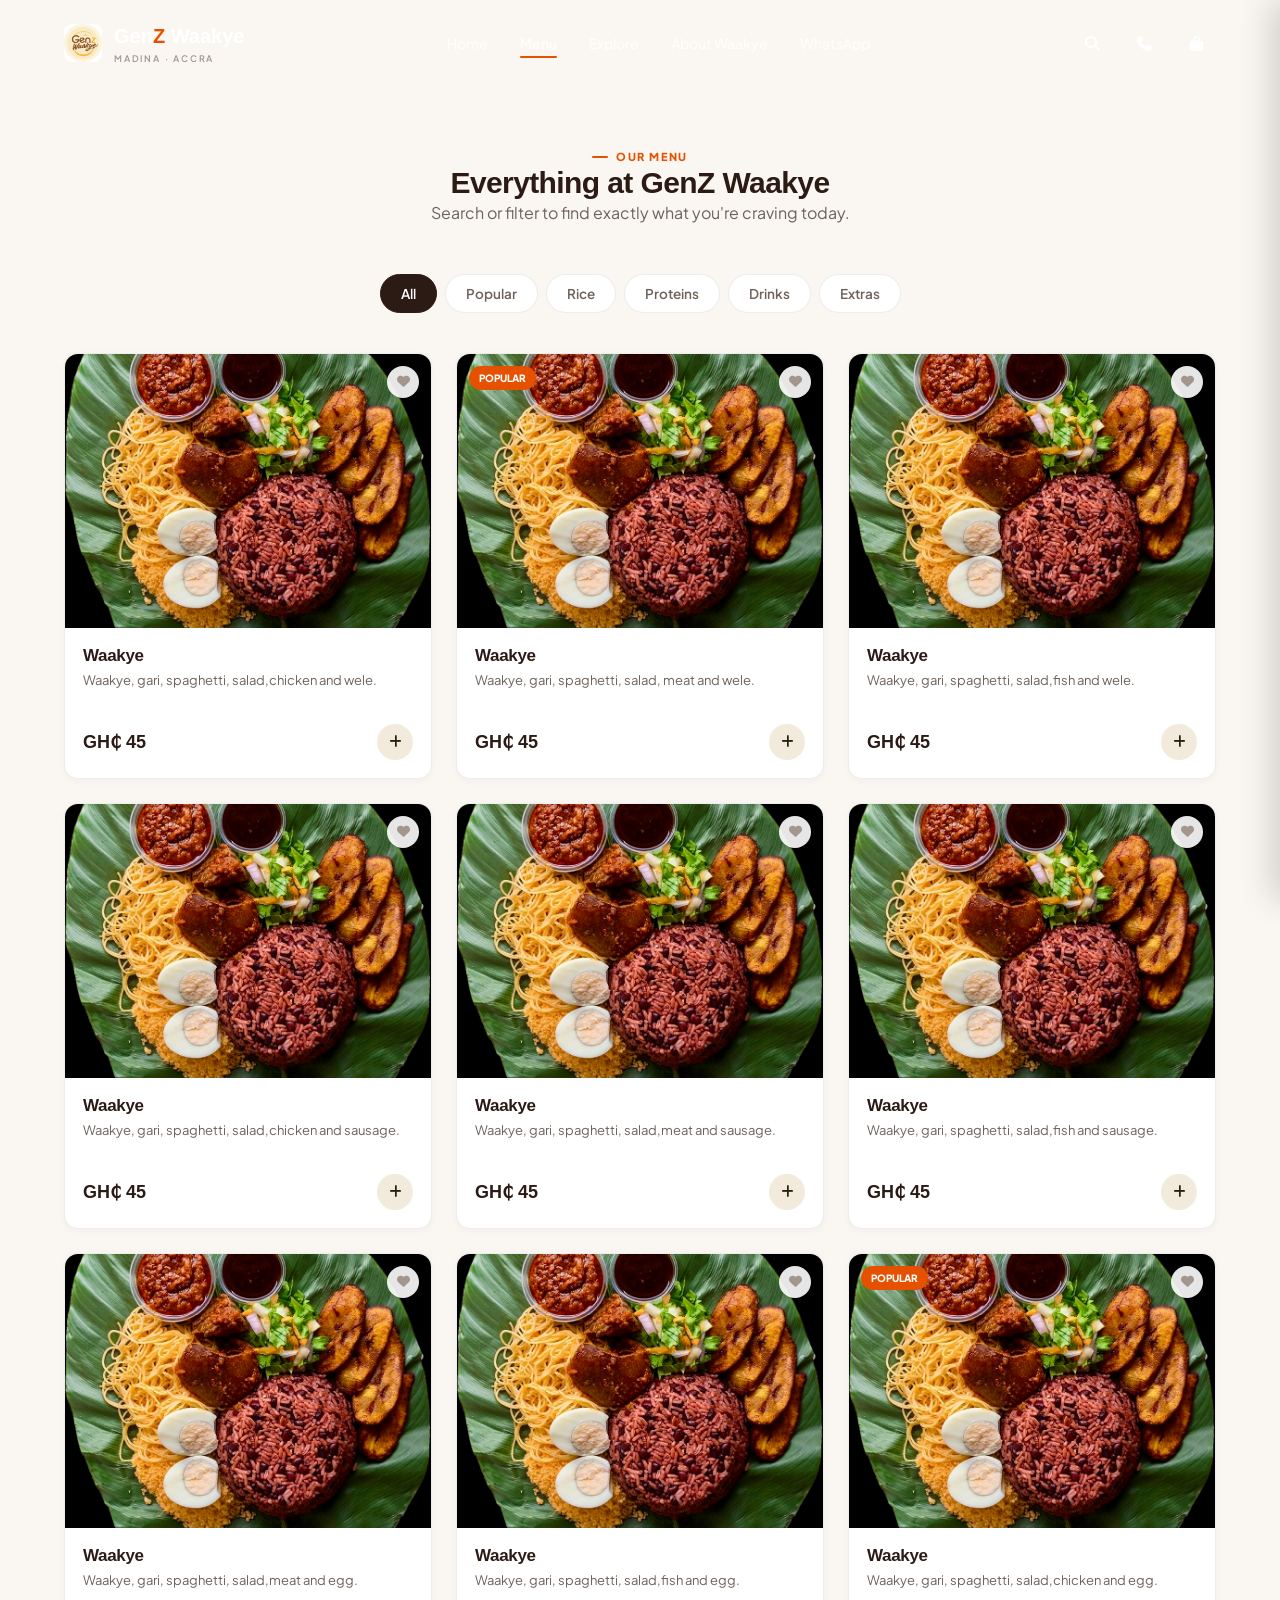
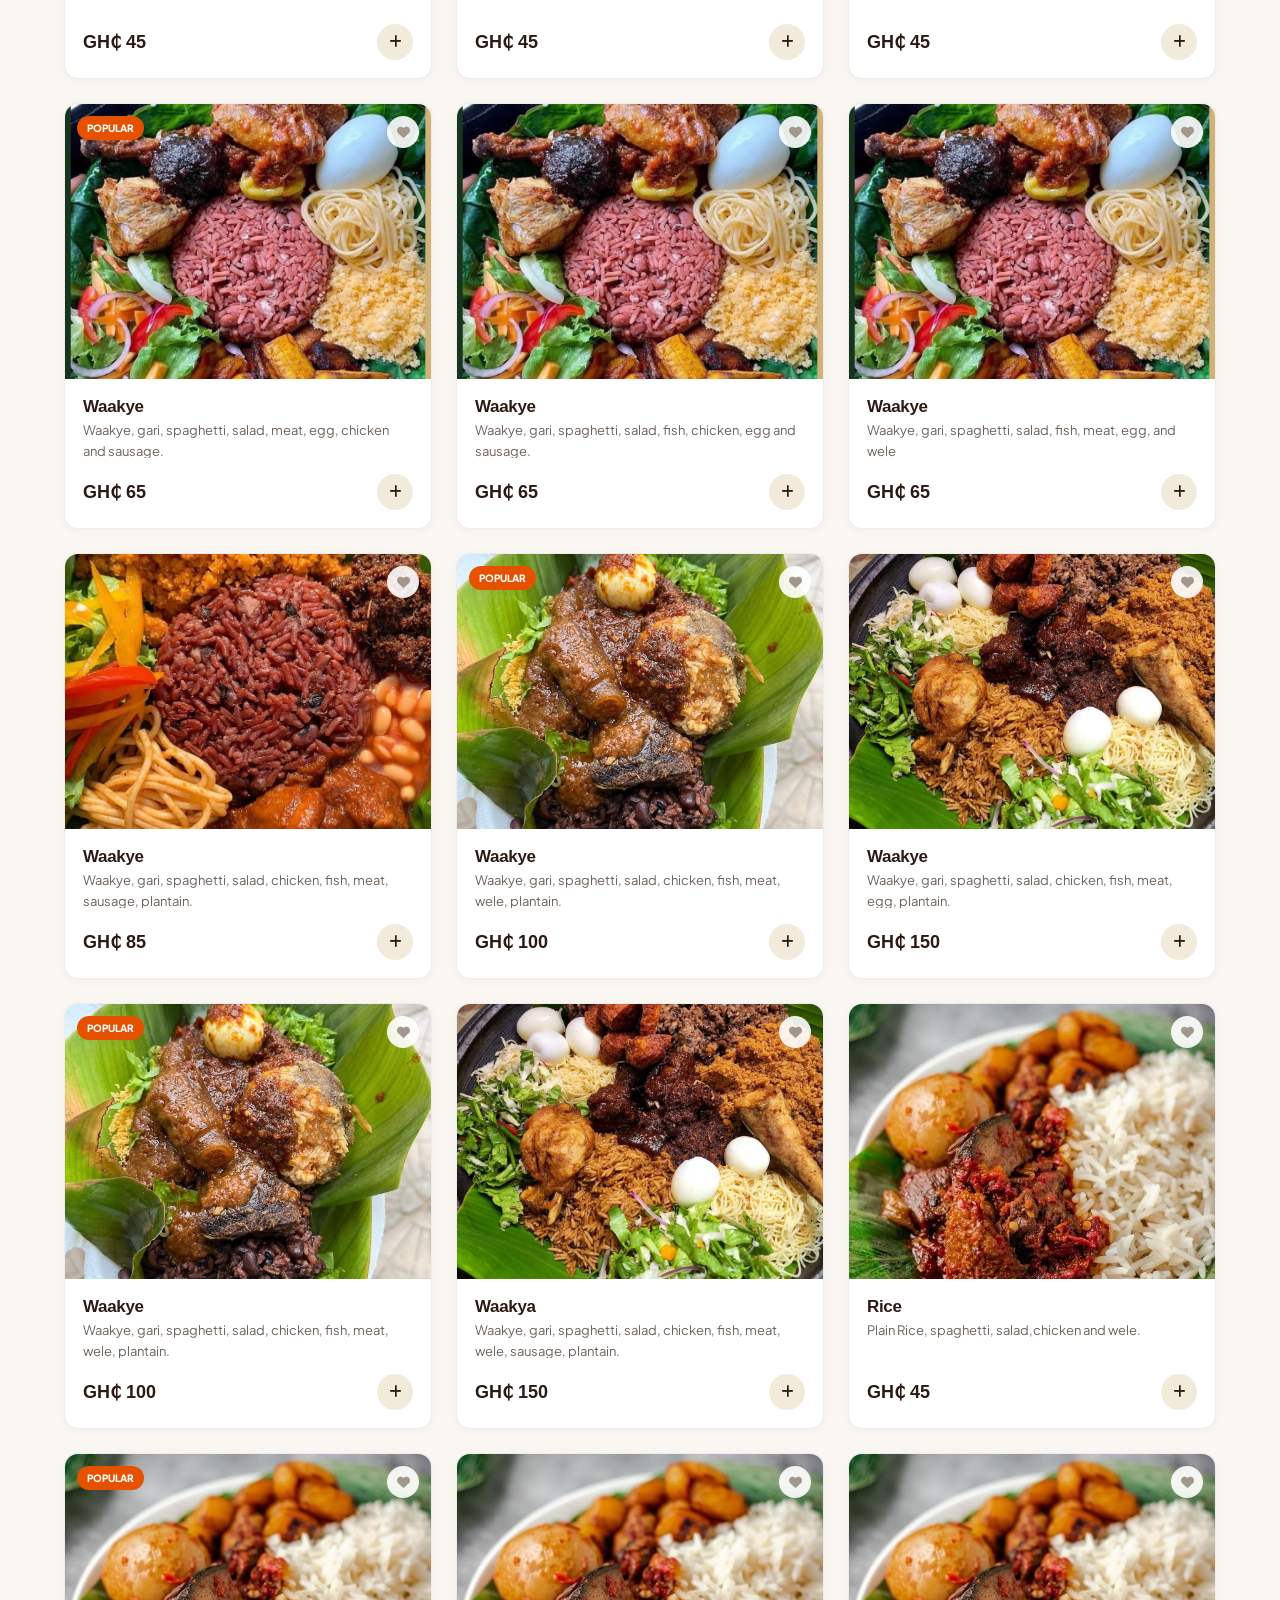
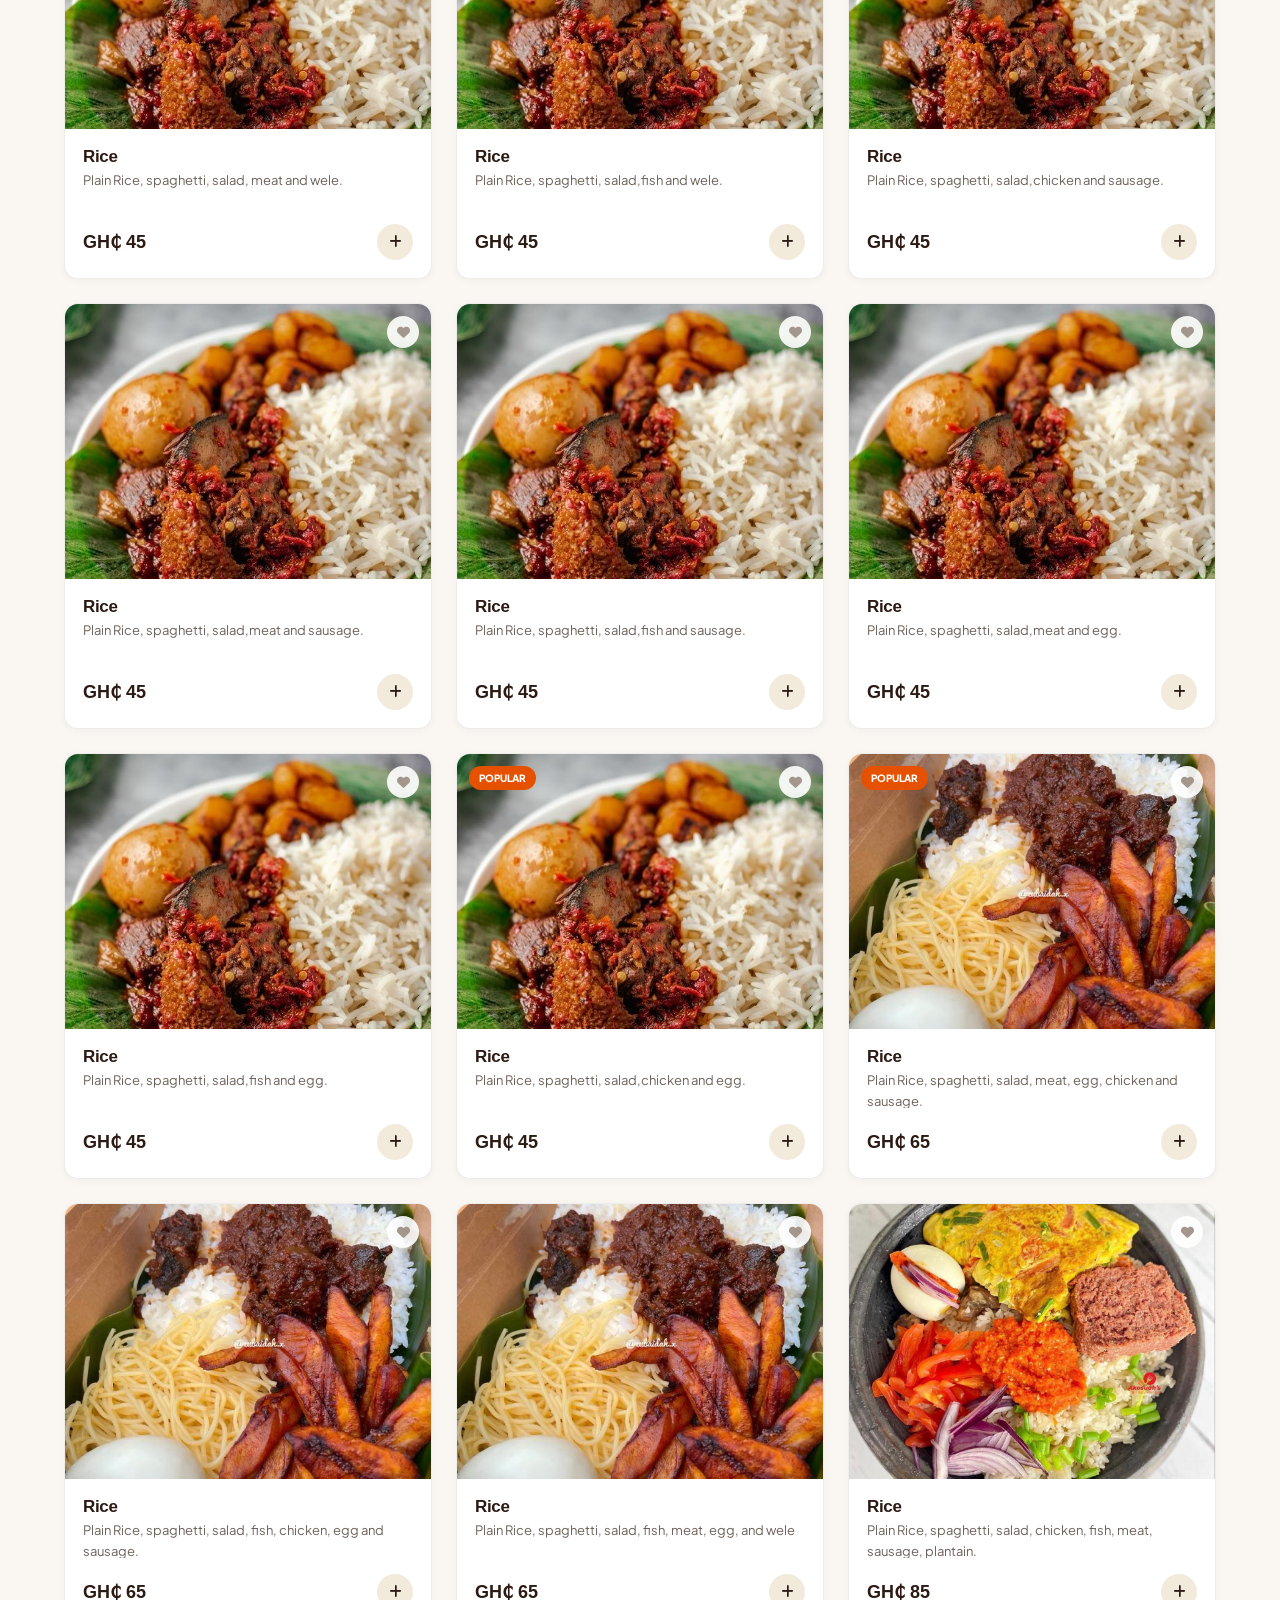
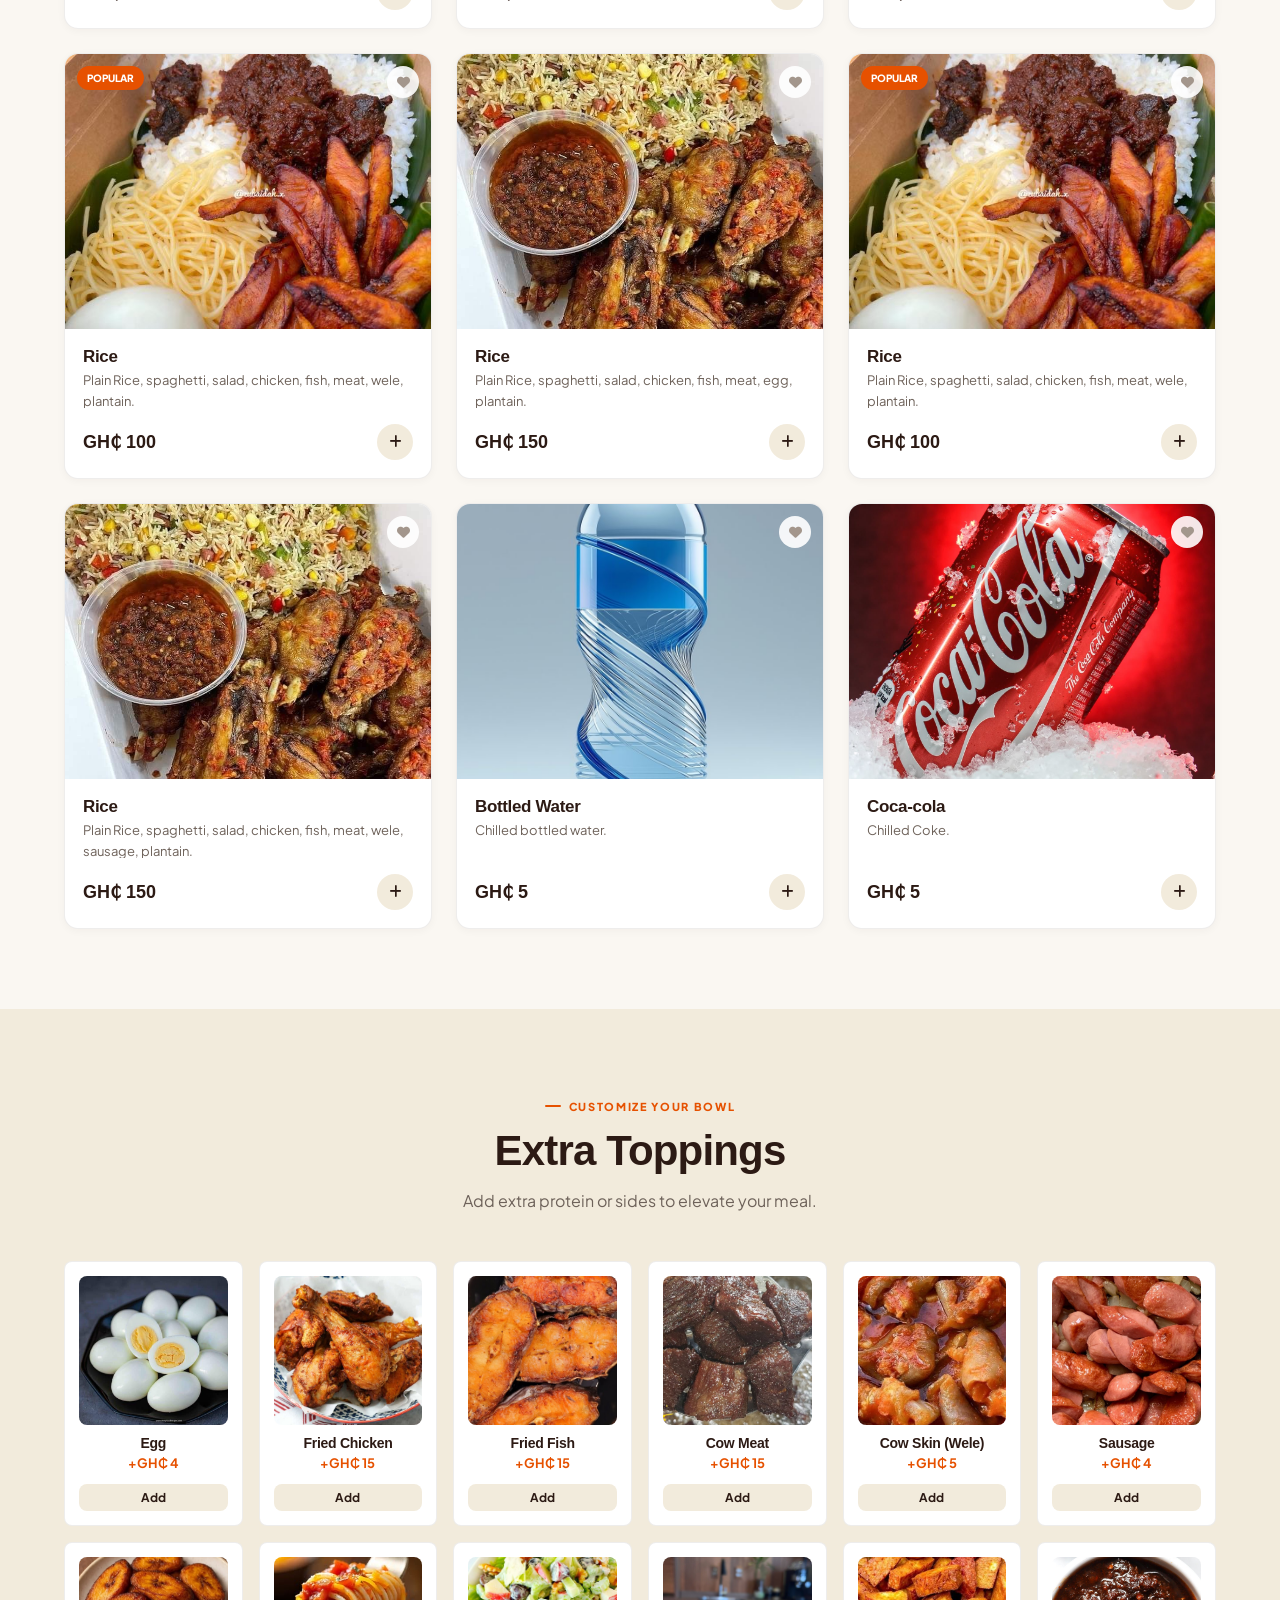
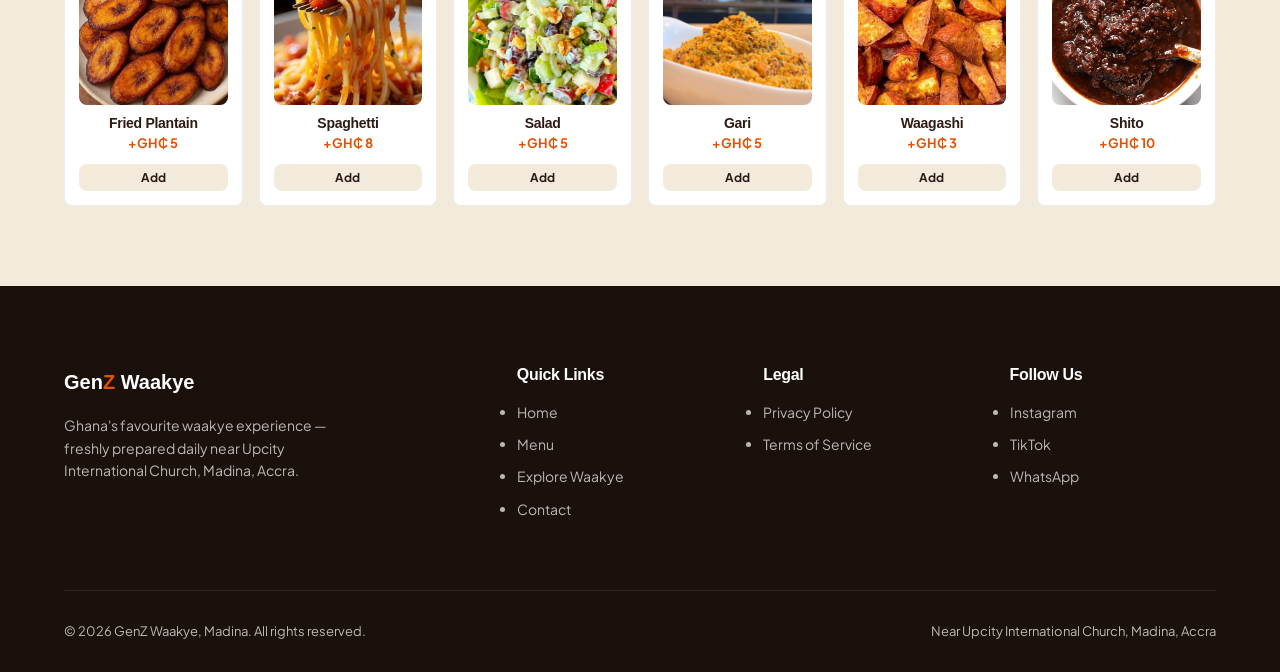
==== commit 2567fa7c: "cart update" ====
--- a/index.html
+++ b/index.html
@@ -1,60 +1,64 @@
 <!DOCTYPE html>
 <html lang="en">
 <head>
-<meta charset="UTF-8">
-<meta name="viewport" content="width=device-width, initial-scale=1.0">
-<title>Menu | Gen Z Waakye — Madina, Accra</title>
-<meta name="description" content="Browse the full Wakye Point menu — wakye combos from GH₵45 to GH₵150, plus drinks and extra toppings.">
-<link rel="preconnect" href="https://fonts.googleapis.com">
-<link rel="preconnect" href="https://fonts.gstatic.com" crossorigin>
-<link href="https://fonts.googleapis.com/css2?family=Poppins:wght@300;400;500;600;700;800&display=swap" rel="stylesheet">
-<link rel="stylesheet" href="https://cdnjs.cloudflare.com/ajax/libs/font-awesome/6.5.1/css/all.min.css">
-<link rel="stylesheet" href="styles.css">
+  <meta charset="UTF-8">
+  <meta name="viewport" content="width=device-width, initial-scale=1.0">
+  <title>Menu | Gen Z Waakye — Madina, Accra</title>
+  <meta name="description" content="Browse the full Gen Z Waakye menu — authentic combos, drinks, and extra toppings tailored to your taste.">
+  <link rel="stylesheet" href="https://cdnjs.cloudflare.com/ajax/libs/font-awesome/6.5.1/css/all.min.css">
+  <link rel="stylesheet" href="styles.css">
 </head>
 <body data-page="menu">
+
 <!-- NAVBAR -->
 <header class="nav solid" id="navbar">
   <div class="container">
     <a href="index.html" class="nav-logo">
       <span class="mark">
-        <img src="images/logo-1.png" alt="GenZ Waakye Logo" >
+        <img src="images/logo-1.png" alt="GenZ Waakye Logo">
       </span>
-      <span class="word">Gen<i>Z </i> Wakye <span>Madina · Accra</span></span>
+      <span class="word">Gen<i>Z</i> Waakye <span>Madina · Accra</span></span>
     </a>
     <nav class="nav-links">
       <a href="index.html">Home</a>
       <a href="menu.html" class="active">Menu</a>
       <a href="explore.html">Explore</a>
-      <a href="explore.html#about-wakye">About Wakye</a>
-      <a href="http://wa.me/233245138854" target="_blank">WhatsApp</a>
+      <a href="explore.html#about-wakye">About Waakye</a>
+      <a href="https://wa.me/233245138854" target="_blank">WhatsApp</a>
     </nav>
     <div class="nav-actions">
       <button class="nav-icon-btn open-search" aria-label="Search"><i class="fa-solid fa-magnifying-glass"></i></button>
-      <a href="tel:+233245138853" class="nav-icon-btn" aria-label="Call us"><i class="fa-solid fa-phone"></i></a>
-      <button class="nav-icon-btn open-cart" aria-label="Cart"><i class="fa-solid fa-bag-shopping"></i><span class="cart-badge">0</span></button>
+      <a href="tel:+233245138854" class="nav-icon-btn" aria-label="Call us"><i class="fa-solid fa-phone"></i></a>
+      <button class="nav-icon-btn open-cart" aria-label="Cart">
+        <i class="fa-solid fa-bag-shopping"></i>
+        <span class="cart-badge">0</span>
+      </button>
       <button class="burger" id="burger" aria-label="Open menu"><span></span><span></span><span></span></button>
     </div>
   </div>
 </header>
+
 <div class="search-bar" id="searchBar">
   <div class="container">
-    <input type="text" id="searchInput" placeholder="Search wakye, rice, egg, fish, chicken, beef, sausage, plantain, spaghetti, shito, salad…">
+    <input type="text" id="searchInput" placeholder="Search waakye, rice, egg, chicken, plantain, shito...">
     <button class="close-search" id="closeSearch" aria-label="Close search"><i class="fa-solid fa-xmark"></i></button>
   </div>
 </div>
+
 <div class="mobile-menu" id="mobileMenu">
   <a href="index.html">Home</a>
   <a href="menu.html">Menu</a>
   <a href="explore.html">Explore</a>
-  <a href="explore.html#about-wakye">About Wakye</a>
+  <a href="explore.html#about-wakye">About Waakye</a>
   <a href="index.html#contact">Contact</a>
   <a href="tel:+233245138854" class="btn btn-gold">Call Us</a>
 </div>
+
 <!-- PRICE-CATEGORY VIEW -->
 <div id="priceCategoryView" style="display:none;">
   <div class="price-page-head container">
     <a href="menu.html" class="back-link"><i class="fa-solid fa-arrow-left"></i> Back to full menu</a>
-    <div class="eyebrow" id="pcEyebrow">Gen<i>Z</i>Waakye Menu</div>
+    <div class="eyebrow" id="pcEyebrow">Gen Z Waakye Menu</div>
     <div class="amt" id="pcAmount">GH₵ 45</div>
     <p id="pcSubtitle">All meals in this price tier.</p>
   </div>
@@ -62,14 +66,16 @@
     <div class="food-grid" id="pcGrid"></div>
   </div>
 </div>
+
 <!-- FULL MENU VIEW -->
 <div id="fullMenuView">
-  <div class="price-page-head container" style="padding-top:150px;">
-    <span class="eyebrow">Our Menu</span>
-    <h1 style="font-size:clamp(30px,4.6vw,46px);margin-top:10px;">Everything at GenZ Waakye</h1>
-    <p style="margin-top:10px;">Search or filter to find exactly what you're craving.</p>
-  </div>
-  <div class="container">
+  <div class="container" style="padding-top:140px;">
+    <div class="section-head">
+      <span class="eyebrow">Our Menu</span>
+      <h1>Everything at GenZ Waakye</h1>
+      <p>Search or filter to find exactly what you're craving today.</p>
+    </div>
+
     <div class="filter-bar" id="filterBar">
       <button class="active" data-filter="all">All</button>
       <button data-filter="popular">Popular</button>
@@ -78,360 +84,229 @@
       <button data-filter="drinks">Drinks</button>
       <button data-filter="extras">Extras</button>
     </div>
-<div class="food-grid" id="menuGrid" style="margin-bottom:80px;"></div>
-  </div>
+
+    <div class="food-grid" id="menuGrid" style="margin-bottom:80px;"></div>
+  </div>
+
   <section class="toppings-section" id="toppingsSection">
     <div class="container">
       <div class="section-head">
         <span class="eyebrow">Customize Your Bowl</span>
         <h2>Extra Toppings</h2>
-        <p>Add extra protein or sides to any meal.</p>
+        <p>Add extra protein or sides to elevate your meal.</p>
       </div>
       <div class="topping-grid" id="toppingsGrid"></div>
     </div>
   </section>
 </div>
+
 <!-- FOOTER -->
 <footer>
   <div class="container">
     <div class="foot-grid">
       <div class="foot-brand">
-        <span class="mark" style="display:inline-flex;width:40px;height:40px;border-radius:11px;background:linear-gradient(135deg,var(--orange),var(--gold));align-items:center;justify-content:center;font-weight:800;color:#fff;"><img src="images/logo-1.png" alt="GenZ Waakye Logo"></span>
-        <p>Ghana's favourite wakye experience — freshly prepared daily near Upcity International Church, Madina, Accra.</p>
-      </div>
-  <div>
-    <h5>Quick Links</h5>
-    <ul class="foot-links">
-      <li><a href="index.html">Home</a></li>
-      <li><a href="menu.html">Menu</a></li>
-      <li><a href="explore.html">Explore Wakye</a></li>
-      <li><a href="index.html#contact">Contact</a></li>
-    </ul>
-  </div>
-
-  <div>
-    <h5>Legal</h5>
-    <ul class="foot-links">
-      <li><a href="#">Privacy Policy</a></li>
-      <li><a href="#">Terms of Service</a></li>
-    </ul>
-  </div>
-
-  <div>
-    <h5>Follow Us</h5>
-    <ul class="foot-links">
-      <li><a href="https://www.instagram.com/genz_waakye_wura?stkn=bHRhd3NmOTZzd3Bt" target="_blank">Instagram</a></li>
-      <!--<li><a href="https://facebook.com" target="_blank">Facebook</a></li>-->
-      <li><a href="https://www.tiktok.com/@firdy_o?_r=1&_t=ZS-99yByPXIGWo" target="_blank">TikTok</a></li>
-      <li><a href="https://wa.me/233245138854" target="_blank">WhatsApp</a></li>
-    </ul>
-  </div>
-</div>
-
-<div class="foot-bottom">
-  <span>©️ <span id="year"></span> GenZ Wakye, Madina. All rights reserved.</span>
-  <span>Near Upcity International Church, Madina, Accra</span>
-</div>
+        <a href="index.html" class="nav-logo">
+          <span class="word">Gen<i>Z</i> Waakye</span>
+        </a>
+        <p>Ghana's favourite waakye experience — freshly prepared daily near Upcity International Church, Madina, Accra.</p>
+      </div>
+      <div>
+        <h5>Quick Links</h5>
+        <ul class="foot-links">
+          <li><a href="index.html">Home</a></li>
+          <li><a href="menu.html">Menu</a></li>
+          <li><a href="explore.html">Explore Waakye</a></li>
+          <li><a href="index.html#contact">Contact</a></li>
+        </ul>
+      </div>
+      <div>
+        <h5>Legal</h5>
+        <ul class="foot-links">
+          <li><a href="#">Privacy Policy</a></li>
+          <li><a href="#">Terms of Service</a></li>
+        </ul>
+      </div>
+      <div>
+        <h5>Follow Us</h5>
+        <ul class="foot-links">
+          <li><a href="https://www.instagram.com/genz_waakye_wura" target="_blank">Instagram</a></li>
+          <li><a href="https://www.tiktok.com/@firdy_o" target="_blank">TikTok</a></li>
+          <li><a href="https://wa.me/233245138854" target="_blank">WhatsApp</a></li>
+        </ul>
+      </div>
+    </div>
+    <div class="foot-bottom">
+      <span>©️ <span id="year"></span> GenZ Waakye, Madina. All rights reserved.</span>
+      <span>Near Upcity International Church, Madina, Accra</span>
+    </div>
   </div>
 </footer>
+
 <nav class="mobile-bottom-nav">
   <a href="index.html"><i class="fa-solid fa-house"></i>Home</a>
   <a href="menu.html" class="active"><i class="fa-solid fa-bowl-rice"></i>Menu</a>
   <a href="#" class="open-search"><i class="fa-solid fa-magnifying-glass"></i>Search</a>
-  <a href="#" class="open-cart"><i class="fa-solid fa-bag-shopping"></i>Cart<span class="cart-badge" style="position:static;margin-left:2px;"></span></a>
+  <a href="#" class="open-cart"><i class="fa-solid fa-bag-shopping"></i>Cart</a>
   <a href="tel:+233245138854"><i class="fa-solid fa-phone"></i>Call</a>
 </nav>
-<a href="https://wa.me/233245138854" target="_blank" class="float-wa" aria-label="Chat on WhatsApp">
-  <i class="fa-brands fa-whatsapp"></i>
-</a>
+
+<!-- CART DRAWER WITH SMOOTH SCROLL CONTAINER -->
 <div class="cart-overlay" id="cartOverlay"></div>
 <div class="cart-drawer" id="cartDrawer">
   <div class="cart-head">
     <h3>Your Order</h3>
-    <button class="close-cart" id="closeCart" aria-label="Close cart">
-      <i class="fa-solid fa-xmark"></i>
-    </button>
-  </div>
-  <div class="cart-items" id="cartItems"></div>
-  <div class="cart-summary">
-<div class="row">
-  <span>Subtotal</span>
-  <span id="cartSubtotal">GH₵ 0</span>
-</div>
-
-<div class="row">
-  <span>Delivery Fee</span>
-  <span id="cartDelivery">Delivery fee varies</span>
-</div>
-
-<div class="row total">
-  <span>Total</span>
-  <span id="cartTotal">GH₵ 0</span>
-</div>
-
-<!-- CUSTOMER DETAILS -->
-<div class="checkout-fields" style="padding: 12px 0 4px 0; border-top: 1px solid #eee; margin-top: 12px;">
-
-  <!-- PICKUP / DELIVERY BUTTONS -->
-  <label style="display:block; margin-bottom: 8px; font-weight: 600; font-size: 0.85rem; color: #333;">
-    Order Type
-  </label>
-
-  <div style="display:flex; gap:8px; margin-bottom:12px;">
-
-    <button
-      type="button"
-      id="deliveryBtn"
-      style="flex:1; padding:10px 8px; border:1px solid #d84315; border-radius:6px; font-size:0.85rem; font-weight:600; cursor:pointer; background:#d84315; color:#fff;">
-      <i class="fa-solid fa-motorcycle"></i> Delivery
-    </button>
-
-    <button
-      type="button"
-      id="pickupBtn"
-      style="flex:1; padding:10px 8px; border:1px solid #ccc; border-radius:6px; font-size:0.85rem; font-weight:600; cursor:pointer; background:#fff; color:#333;">
-      <i class="fa-solid fa-bag-shopping"></i> Pickup
-    </button>
-
-  </div>
-
-  <!-- Hidden value used by checkout JavaScript -->
-  <input type="hidden" id="orderType" value="delivery">
-
-  <label style="display:block; margin-bottom: 6px; font-weight: 600; font-size: 0.85rem; color: #333;">
-    Customer Details
-  </label>
-
-  <input
-    type="text"
-    id="custName"
-    placeholder="Your Full Name *"
-    required
-    style="width: 100%; padding: 8px 10px; margin-bottom: 8px; border: 1px solid #ccc; border-radius: 6px; font-size: 0.85rem; box-sizing: border-box;">
-
-  <input
-    type="tel"
-    id="custPhone"
-    placeholder="Phone Number *"
-    required
-    style="width: 100%; padding: 8px 10px; margin-bottom: 8px; border: 1px solid #ccc; border-radius: 6px; font-size: 0.85rem; box-sizing: border-box;">
-
-  <!-- DELIVERY DETAILS -->
-  <div id="locationGroup">
-
-    <textarea
-      id="custLocation"
-      placeholder="Delivery Location / Digital Address / Landmark *"
-      rows="2"
-      required
-      style="width: 100%; padding: 8px 10px; margin-bottom: 8px; border: 1px solid #ccc; border-radius: 6px; font-size: 0.85rem; resize: none; box-sizing: border-box;"></textarea>
-
-  </div>
-
-  <!-- PICKUP NOTICE -->
-  <div
-    id="pickupNotice"
-    style="display:none; background:#f5f5f5; border:1px solid #ddd; border-radius:6px; padding:10px; margin-bottom:10px; font-size:0.82rem;">
-
-    <strong style="display:block; margin-bottom:4px; color:#333;">
-      <i class="fa-solid fa-bag-shopping"></i> Pickup Order
-    </strong>
-
-    <span style="color:#666;">
-      You have selected pickup. Your order will be prepared for collection at GenZ Waakye, Madina.
-    </span>
-
-  </div>
-
-  <!-- MOMO INSTRUCTIONS BOX -->
-  <div style="background: #fff8e7; border: 1px solid #ffe0b2; border-radius: 6px; padding: 10px; margin-bottom: 10px; font-size: 0.82rem;">
-
-    <strong style="color: #d84315; display:block; margin-bottom:4px;">
-      💳 Direct MoMo Payment Details:
-    </strong>
-
-    <div><b>MoMo Number:</b> 0245138854</div>
-    <div><b>Account Name:</b> GenZ Waakye</div>
-
-    <p style="margin: 4px 0 0 0; color: #666; font-size: 0.78rem;">
-      Please send the total amount to the MoMo number above before completing checkout.
-    </p>
-
-  </div>
-
-  <label style="display:block; margin-bottom: 6px; font-weight: 600; font-size: 0.85rem; color: #333;">
-    Payment Verification
-  </label>
-
-  <input
-    type="text"
-    id="momoRef"
-    placeholder="Enter MoMo Transaction ID / Reference *"
-    required
-    style="width: 100%; padding: 8px 10px; margin-bottom: 8px; border: 1px solid #ccc; border-radius: 6px; font-size: 0.85rem; box-sizing: border-box;">
-
-</div>
-
-<button
-  class="btn btn-orange btn-block"
-  id="cartCheckoutBtn"
-  style="margin-top:8px;">
-  <i class="fa-brands fa-whatsapp"></i> Confirm Payment & Order
-</button>
-  </div>
-</div>
+    <button class="close-cart" id="closeCart" aria-label="Close cart"><i class="fa-solid fa-xmark"></i></button>
+  </div>
+
+  <div class="cart-body-scroll">
+    <div class="cart-items" id="cartItems"></div>
+
+    <div class="cart-summary">
+      <div class="row">
+        <span>Subtotal</span>
+        <span id="cartSubtotal">GH₵ 0</span>
+      </div>
+      <div class="row">
+        <span>Delivery Fee</span>
+        <span id="cartDelivery">Delivery fee varies</span>
+      </div>
+      <div class="row total">
+        <span>Total</span>
+        <span id="cartTotal">GH₵ 0</span>
+      </div>
+
+      <div class="checkout-fields" style="padding-top: 12px; border-top: 1px solid var(--border-light); margin-top: 12px;">
+        <label style="display:block; margin-bottom: 8px; font-weight: 600; font-size: 0.85rem;">Order Type</label>
+        <div style="display:flex; gap:8px; margin-bottom:12px;">
+          <button type="button" id="deliveryBtn" style="flex:1; padding:10px 8px; border:1px solid var(--brand-orange); border-radius:6px; font-size:0.85rem; font-weight:600; background:var(--brand-orange); color:#fff;">
+            <i class="fa-solid fa-motorcycle"></i> Delivery
+          </button>
+          <button type="button" id="pickupBtn" style="flex:1; padding:10px 8px; border:1px solid var(--border-light); border-radius:6px; font-size:0.85rem; font-weight:600; background:#fff; color:var(--text-main);">
+            <i class="fa-solid fa-bag-shopping"></i> Pickup
+          </button>
+        </div>
+
+        <input type="hidden" id="orderType" value="delivery">
+
+        <input type="text" id="custName" placeholder="Your Full Name *" required style="width:100%; padding:10px; margin-bottom:8px; border:1px solid var(--border-light); border-radius:6px; font-size:0.85rem;">
+        <input type="tel" id="custPhone" placeholder="Phone Number *" required style="width:100%; padding:10px; margin-bottom:8px; border:1px solid var(--border-light); border-radius:6px; font-size:0.85rem;">
+
+        <div id="locationGroup">
+          <textarea id="custLocation" placeholder="Delivery Location / Digital Address / Landmark *" rows="2" style="width:100%; padding:10px; margin-bottom:8px; border:1px solid var(--border-light); border-radius:6px; font-size:0.85rem; resize:none;"></textarea>
+        </div>
+
+        <div id="pickupNotice" style="display:none; background:var(--surface-cream-deep); border-radius:6px; padding:10px; margin-bottom:10px; font-size:0.82rem;">
+          <strong><i class="fa-solid fa-bag-shopping"></i> Pickup Order</strong>
+          <p style="margin-top:2px; color:var(--text-muted);">Collection at Gen Z Waakye, Madina.</p>
+        </div>
+
+        <div style="background: var(--brand-gold-subtle); border: 1px solid var(--brand-gold); border-radius: 6px; padding: 10px; margin-bottom: 10px; font-size: 0.82rem;">
+          <strong style="color: var(--brand-brown); display:block; margin-bottom:4px;">💳 Direct MoMo Payment Details:</strong>
+          <div><b>MoMo Number:</b> 0245138854</div>
+          <div><b>Account Name:</b> GenZ Waakye</div>
+        </div>
+
+        <input type="text" id="momoRef" placeholder="Enter MoMo Transaction ID / Reference *" required style="width:100%; padding:10px; margin-bottom:8px; border:1px solid var(--border-light); border-radius:6px; font-size:0.85rem;">
+      </div>
+
+      <button class="btn btn-orange btn-block" id="cartCheckoutBtn" style="margin-top:8px;">
+        <i class="fa-brands fa-whatsapp"></i> Confirm Payment & Order
+      </button>
+    </div>
+  </div>
+</div>
+
 <script src="script.js"></script>
 <script>
-/* =========================================================
-   PICKUP / DELIVERY SWITCH
-   ========================================================= */
-
-const deliveryBtn = document.getElementById('deliveryBtn');
-const pickupBtn = document.getElementById('pickupBtn');
-const orderType = document.getElementById('orderType');
-const locationGroup = document.getElementById('locationGroup');
-const pickupNotice = document.getElementById('pickupNotice');
-const custLocation = document.getElementById('custLocation');
-const cartDelivery = document.getElementById('cartDelivery');
-
-function selectDelivery(){
-
-  orderType.value = 'delivery';
-
-  deliveryBtn.style.background = '#d84315';
-  deliveryBtn.style.color = '#fff';
-  deliveryBtn.style.borderColor = '#d84315';
-
-  pickupBtn.style.background = '#fff';
-  pickupBtn.style.color = '#333';
-  pickupBtn.style.borderColor = '#ccc';
-
-  locationGroup.style.display = 'block';
-  pickupNotice.style.display = 'none';
-
-  custLocation.required = true;
-
-  cartDelivery.textContent = 'Delivery fee varies';
-}
-
-function selectPickup(){
-
-  orderType.value = 'pickup';
-
-  pickupBtn.style.background = '#d84315';
-  pickupBtn.style.color = '#fff';
-  pickupBtn.style.borderColor = '#d84315';
-
-  deliveryBtn.style.background = '#fff';
-  deliveryBtn.style.color = '#333';
-  deliveryBtn.style.borderColor = '#ccc';
-
-  locationGroup.style.display = 'none';
-  pickupNotice.style.display = 'block';
-
-  custLocation.required = false;
-
-  cartDelivery.textContent = 'GH₵ 0';
-}
-
-deliveryBtn.addEventListener('click', selectDelivery);
-pickupBtn.addEventListener('click', selectPickup);
-
-
-/* =========================================================
-   EXISTING MENU SCRIPT
-   ========================================================= */
-
-const params = new URLSearchParams(window.location.search);
-const priceParam = params.get('price');
-
-function renderToppings(group){
-  const list = group ? TOPPINGS.filter(t=>t.group===group) : TOPPINGS;
-  document.getElementById('toppingsGrid').innerHTML = list.map(toppingCardHTML).join('');
-}
-
-function renderMainGrid(filter){
-  let list = MENU_ITEMS;
-  if(filter==='popular') list = MENU_ITEMS.filter(i=>i.popular);
-  else if(filter==='rice') list = MENU_ITEMS.filter(i=>i.category==='rice');
-  else if(filter==='drinks') list = MENU_ITEMS.filter(i=>i.category==='drinks');
-  document.getElementById('menuGrid').innerHTML = list.map(foodCardHTML).join('');
-}
-
-function initFilterBar(){
-  const buttons = document.querySelectorAll('#filterBar button');
-
-  buttons.forEach(btn=>{
-
-    btn.addEventListener('click',()=>{
-
-      buttons.forEach(b=>b.classList.remove('active'));
-
-      btn.classList.add('active');
-
-      const key = btn.dataset.filter;
-
-      if(key==='proteins'||key==='extras'){
-
-        renderToppings(key);
-
-        document.getElementById('toppingsSection').scrollIntoView({
-          behavior:'smooth',
-          block:'start'
-        });
-
-      }else{
-
-        renderMainGrid(key);
-
-      }
-
+  const deliveryBtn = document.getElementById('deliveryBtn');
+  const pickupBtn = document.getElementById('pickupBtn');
+  const orderType = document.getElementById('orderType');
+  const locationGroup = document.getElementById('locationGroup');
+  const pickupNotice = document.getElementById('pickupNotice');
+  const custLocation = document.getElementById('custLocation');
+  const cartDelivery = document.getElementById('cartDelivery');
+
+  function selectDelivery(){
+    orderType.value = 'delivery';
+    deliveryBtn.style.background = 'var(--brand-orange)';
+    deliveryBtn.style.color = '#fff';
+    pickupBtn.style.background = '#fff';
+    pickupBtn.style.color = 'var(--text-main)';
+    locationGroup.style.display = 'block';
+    pickupNotice.style.display = 'none';
+    custLocation.required = true;
+    cartDelivery.textContent = 'Delivery fee varies';
+  }
+
+  function selectPickup(){
+    orderType.value = 'pickup';
+    pickupBtn.style.background = 'var(--brand-orange)';
+    pickupBtn.style.color = '#fff';
+    deliveryBtn.style.background = '#fff';
+    deliveryBtn.style.color = 'var(--text-main)';
+    locationGroup.style.display = 'none';
+    pickupNotice.style.display = 'block';
+    custLocation.required = false;
+    cartDelivery.textContent = 'GH₵ 0';
+  }
+
+  deliveryBtn.addEventListener('click', selectDelivery);
+  pickupBtn.addEventListener('click', selectPickup);
+
+  const params = new URLSearchParams(window.location.search);
+  const priceParam = params.get('price');
+
+  function renderToppings(group){
+    const list = group ? TOPPINGS.filter(t=>t.group===group) : TOPPINGS;
+    document.getElementById('toppingsGrid').innerHTML = list.map(toppingCardHTML).join('');
+  }
+
+  function renderMainGrid(filter){
+    let list = MENU_ITEMS;
+    if(filter==='popular') list = MENU_ITEMS.filter(i=>i.popular);
+    else if(filter==='rice') list = MENU_ITEMS.filter(i=>i.category==='rice');
+    else if(filter==='drinks') list = MENU_ITEMS.filter(i=>i.category==='drinks');
+    document.getElementById('menuGrid').innerHTML = list.map(foodCardHTML).join('');
+  }
+
+  function initFilterBar(){
+    const buttons = document.querySelectorAll('#filterBar button');
+    buttons.forEach(btn=>{
+      btn.addEventListener('click',()=>{
+        buttons.forEach(b=>b.classList.remove('active'));
+        btn.classList.add('active');
+        const key = btn.dataset.filter;
+        if(key==='proteins'||key==='extras'){
+          renderToppings(key);
+          document.getElementById('toppingsSection').scrollIntoView({ behavior:'smooth', block:'start' });
+        } else {
+          renderMainGrid(key);
+        }
+      });
     });
-
-  });
-}
-
-if(priceParam){
-
-  document.getElementById('fullMenuView').style.display='none';
-
-  document.getElementById('priceCategoryView').style.display='block';
-
-  const price = parseInt(priceParam,10);
-
-  const items = MENU_ITEMS.filter(
-    i=>i.category==='rice' && i.price===price
-  );
-
-  const labels = {
-    45:'Everyday Wakye Combos',
-    65:'Premium Combos',
-    85:'Wakye Special',
-    100:'Grand Deluxe',
-    150:'Luxury Platter'
-  };
-
-  document.getElementById('pcEyebrow').textContent =
-    labels[price] || 'Wakye Point Menu';
-
-  document.getElementById('pcAmount').textContent =
-    `GH₵ ${price}`;
-
-  document.getElementById('pcSubtitle').textContent =
-    `${items.length} meal${items.length===1?'':'s'} in this price tier.`;
-
-  document.getElementById('pcGrid').innerHTML =
-    items.map(foodCardHTML).join('');
-
-}else{
-
-  renderMainGrid('all');
-
-  renderToppings(null);
-
-  initFilterBar();
-
-}
+  }
+
+  if(priceParam){
+    document.getElementById('fullMenuView').style.display='none';
+    document.getElementById('priceCategoryView').style.display='block';
+    const price = parseInt(priceParam,10);
+    const items = MENU_ITEMS.filter(i=>i.category==='rice' && i.price===price);
+    const labels = {
+      45:'Everyday Waakye Combos',
+      65:'Premium Combos',
+      85:'Waakye Special',
+      100:'Grand Deluxe',
+      150:'Luxury Platter'
+    };
+    document.getElementById('pcEyebrow').textContent = labels[price] || 'Waakye Menu';
+    document.getElementById('pcAmount').textContent = `GH₵ ${price}`;
+    document.getElementById('pcSubtitle').textContent = `${items.length} meal${items.length===1?'':'s'} in this price tier.`;
+    document.getElementById('pcGrid').innerHTML = items.map(foodCardHTML).join('');
+  } else {
+    renderMainGrid('all');
+    renderToppings(null);
+    initFilterBar();
+  }
 </script>
 </body>
-</html>
+</html>
--- a/styles.css
+++ b/styles.css
@@ -1,424 +1,1269 @@
-/* ============================================
-   WAKYE POINT — DESIGN TOKENS
-   ============================================ */
-:root{
-  --brown:#3E2723;
-  --brown-light:#5D4037;
-  --black:#1A1210;
-  --cream:#FFF8EF;
-  --cream-deep:#F5E9D8;
-  --white:#FFFFFF;
-  --gold:#D4AF37;
-  --gold-deep:#B8912A;
-  --orange:#E8722C;
-  --orange-deep:#C85A1B;
-  --ink:#2B211D;
-  --muted:#8A7A70;
-
-  --font:'Poppins', sans-serif;
-  --radius-lg:26px;
-  --radius-md:16px;
-  --radius-sm:10px;
-  --ease:cubic-bezier(.22,.61,.36,1);
-  --container:1240px;
-}
-
-*,*::before,*::after{box-sizing:border-box;}
-html{scroll-behavior:smooth;}
-body{
-  margin:0;font-family:var(--font);color:var(--ink);background:var(--cream);
-  overflow-x:hidden;-webkit-font-smoothing:antialiased;
-}
-img{max-width:100%;display:block;}
-a{color:inherit;text-decoration:none;}
-ul{list-style:none;margin:0;padding:0;}
-button{font-family:inherit;cursor:pointer;border:none;background:none;}
-h1,h2,h3,h4{margin:0;color:var(--brown);font-weight:700;}
-p{margin:0;line-height:1.7;}
-.container{max-width:var(--container);margin:0 auto;padding:0 28px;}
-@media(max-width:768px){.container{padding:0 18px;}}
-:focus-visible{outline:2px solid var(--orange);outline-offset:3px;}
-
-.eyebrow{
-  font-size:12px;letter-spacing:.28em;text-transform:uppercase;color:var(--orange-deep);
-  font-weight:700;display:inline-flex;align-items:center;gap:10px;
-}
-.eyebrow::before{content:'';width:24px;height:2px;background:var(--gold);border-radius:2px;}
-
-.section-head{text-align:center;max-width:640px;margin:0 auto 52px;}
-.section-head h2{font-size:clamp(28px,4vw,42px);margin:12px 0 12px;}
-.section-head p{color:var(--muted);font-size:16px;}
-
-/* Buttons */
-.btn{
-  display:inline-flex;align-items:center;justify-content:center;gap:9px;
-  font-size:13.5px;font-weight:600;letter-spacing:.02em;
-  padding:15px 30px;border-radius:999px;transition:all .4s var(--ease);white-space:nowrap;
-}
-.btn-orange{background:linear-gradient(135deg,var(--orange),var(--orange-deep));color:#fff;box-shadow:0 10px 26px -10px rgba(232,114,44,.55);}
-.btn-orange:hover{transform:translateY(-2px);box-shadow:0 16px 32px -10px rgba(232,114,44,.65);}
-.btn-gold{background:linear-gradient(135deg,var(--gold),var(--gold-deep));color:var(--black);}
-.btn-gold:hover{transform:translateY(-2px);}
-.btn-outline{background:transparent;border:1.5px solid rgba(255,255,255,.55);color:#fff;}
-.btn-outline:hover{background:#fff;color:var(--brown);}
-.btn-dark{background:var(--brown);color:#fff;}
-.btn-dark:hover{background:var(--black);transform:translateY(-2px);}
-.btn-sm{padding:11px 20px;font-size:12px;}
-.btn-block{width:100%;}
-.btn:disabled{opacity:.5;cursor:not-allowed;transform:none !important;}
-
-/* ============================================
+/* =========================================================
+   GEN Z WAAKYE — DESIGN SYSTEM
+   Crafted for high-end Ghanaian culinary experiences.
+   ========================================================= */
+@import url('https://fonts.googleapis.com/css2?family=Plus+Jakarta+Sans:ital,wght@0,300..800;1,300..800&display=swap');
+@import url('https://api.fontshare.com/v2/css?f[]=cabinet-grotesk@800,700,500&display=swap');
+:root {
+  /* Brand Palette */
+  --brand-brown: #2C1A14;
+  --brand-dark: #1A100C;
+  --brand-warm-black: #0F0907;
+  --brand-orange: #E65100;
+  --brand-orange-hover: #BF4300;
+  --brand-orange-subtle: #FFF3E0;
+  --brand-gold: #D4AF37;
+  --brand-gold-subtle: #FFFDF0;
+  --surface-cream: #FAF7F2;
+  --surface-cream-deep: #F2EBDC;
+  --surface-card: #FFFFFF;
+  --text-main: #211915;
+  --text-muted: #6E625A;
+  --text-light: #A3968C;
+  --border-light: rgba(44, 26, 20, 0.08);
+  --border-focus: rgba(230, 81, 0, 0.4);
+  /* Typography */
+  --font-heading: 'Cabinet Grotesk', -apple-system, sans-serif;
+  --font-body: 'Plus Jakarta Sans', -apple-system, sans-serif;
+  /* Elevation / Shadows */
+  --shadow-sm: 0 2px 8px rgba(44, 26, 20, 0.04);
+  --shadow-md: 0 8px 24px -4px rgba(44, 26, 20, 0.08);
+  --shadow-lg: 0 20px 40px -8px rgba(44, 26, 20, 0.12);
+  --shadow-drawer: -10px 0 30px rgba(0,0,0,0.15);
+  /* Geometry */
+  --radius-sm: 8px;
+  --radius-md: 14px;
+  --radius-lg: 24px;
+  --radius-pill: 9999px;
+  --container-max: 1200px;
+  --transition-fast: 0.2s cubic-bezier(0.16, 1, 0.3, 1);
+  --transition-smooth: 0.35s cubic-bezier(0.16, 1, 0.3, 1);
+}
+/* =========================================================
+   BASE RESETS
+   ========================================================= */
+*, *::before, *::after {
+  box-sizing: border-box;
+  margin: 0;
+  padding: 0;
+}
+html {
+  scroll-behavior: smooth;
+  -webkit-text-size-adjust: 100%;
+}
+body {
+  font-family: var(--font-body);
+  color: var(--text-main);
+  background-color: var(--surface-cream);
+  line-height: 1.6;
+  font-size: 15px;
+  overflow-x: hidden;
+  -webkit-font-smoothing: antialiased;
+}
+img {
+  max-width: 100%;
+  height: auto;
+  display: block;
+}
+a {
+  color: inherit;
+  text-decoration: none;
+}
+button {
+  font-family: inherit;
+  cursor: pointer;
+  border: none;
+  background: transparent;
+}
+h1,
+h2,
+h3,
+h4,
+h5,
+h6 {
+  font-family: var(--font-heading);
+  color: var(--brand-brown);
+  letter-spacing: -0.02em;
+  line-height: 1.15;
+}
+.container {
+  width: 100%;
+  max-width: var(--container-max);
+  margin: 0 auto;
+  padding: 0 24px;
+}
+@media (max-width: 768px) {
+  .container {
+    padding: 0 16px;
+  }
+}
+/* =========================================================
+   UI ELEMENTS
+   ========================================================= */
+.eyebrow {
+  font-size: 11px;
+  font-weight: 800;
+  text-transform: uppercase;
+  letter-spacing: 0.15em;
+  color: var(--brand-orange);
+  display: inline-flex;
+  align-items: center;
+  gap: 8px;
+}
+.eyebrow::before {
+  content: '';
+  width: 16px;
+  height: 2px;
+  background-color: var(--brand-orange);
+  border-radius: var(--radius-pill);
+}
+.section-head {
+  text-align: center;
+  max-width: 600px;
+  margin: 0 auto 48px;
+}
+.section-head h2 {
+  font-size: clamp(28px, 4vw, 42px);
+  margin: 12px 0;
+}
+.section-head p {
+  color: var(--text-muted);
+  font-size: 16px;
+}
+/* =========================================================
+   BUTTONS
+   ========================================================= */
+.btn {
+  display: inline-flex;
+  align-items: center;
+  justify-content: center;
+  gap: 8px;
+  padding: 12px 24px;
+  font-size: 14px;
+  font-weight: 600;
+  border-radius: var(--radius-pill);
+  transition: all var(--transition-fast);
+  white-space: nowrap;
+}
+.btn-orange {
+  background: var(--brand-orange);
+  color: #ffffff;
+  box-shadow: 0 4px 14px rgba(230, 81, 0, 0.3);
+}
+.btn-orange:hover {
+  background: var(--brand-orange-hover);
+  transform: translateY(-1px);
+  box-shadow: 0 6px 20px rgba(230, 81, 0, 0.4);
+}
+.btn-gold {
+  background: var(--brand-gold);
+  color: var(--brand-dark);
+  font-weight: 700;
+}
+.btn-gold:hover {
+  filter: brightness(1.05);
+  transform: translateY(-1px);
+}
+.btn-dark {
+  background: var(--brand-brown);
+  color: #ffffff;
+}
+.btn-dark:hover {
+  background: var(--brand-warm-black);
+  transform: translateY(-1px);
+}
+.btn-block {
+  width: 100%;
+}
+/* =========================================================
    NAVBAR
-   ============================================ */
-header.nav{position:fixed;top:0;left:0;right:0;z-index:1000;padding:20px 0;transition:all .45s var(--ease);}
-header.nav .container{display:flex;align-items:center;justify-content:space-between;gap:20px;}
-.nav-logo{display:flex;align-items:center;gap:10px;color:#fff;transition:color .4s;}
-.nav-logo .mark{
-  width:42px;height:42px;border-radius:12px;background:linear-gradient(135deg,var(--orange),var(--gold));
-  display:flex;align-items:center;justify-content:center;font-weight:800;color:#fff;font-size:17px;flex-shrink:0;
-}
-.nav-logo .word{font-weight:800;font-size:19px;line-height:1.1;}
-.nav-logo .word span{display:block;font-size:9px;letter-spacing:.28em;text-transform:uppercase;font-weight:600;color:var(--gold);}
-.nav-links{display:flex;gap:32px;}
-.nav-links a{font-size:13.5px;font-weight:600;color:rgba(255,255,255,.92);position:relative;padding:4px 0;transition:color .3s;}
-.nav-links a::after{content:'';position:absolute;left:0;bottom:-2px;width:0;height:2px;background:var(--gold);transition:width .35s var(--ease);border-radius:2px;}
-.nav-links a:hover::after,.nav-links a.active::after{width:100%;}
-.nav-actions{display:flex;align-items:center;gap:16px;}
-.nav-icon-btn{
-  width:38px;height:38px;border-radius:50%;display:flex;align-items:center;justify-content:center;
-  color:#fff;font-size:15px;position:relative;transition:background .3s;
-}
-.nav-icon-btn:hover{background:rgba(255,255,255,.14);}
-.cart-badge{
-  position:absolute;top:-4px;right:-4px;background:var(--orange);color:#fff;font-size:10px;font-weight:700;
-  min-width:17px;height:17px;border-radius:50%;display:flex;align-items:center;justify-content:center;padding:0 3px;
-}
-header.nav.solid{background:rgba(26,18,16,.94);backdrop-filter:blur(14px);padding:12px 0;box-shadow:0 8px 26px -12px rgba(0,0,0,.4);}
-
-.search-bar{
-  position:fixed;top:0;left:0;right:0;z-index:1100;background:var(--brown);
-  padding:24px 0;transform:translateY(-100%);transition:transform .4s var(--ease);
-}
-.search-bar.open{transform:translateY(0);}
-.search-bar .container{display:flex;align-items:center;gap:16px;}
-.search-bar input{
-  flex:1;background:transparent;border:none;border-bottom:2px solid rgba(255,255,255,.3);color:#fff;
-  font-size:22px;font-family:var(--font);padding:8px 0;font-weight:300;
-}
-.search-bar input::placeholder{color:rgba(255,255,255,.4);}
-.search-bar input:focus{outline:none;border-color:var(--gold);}
-.search-bar .close-search{color:#fff;font-size:22px;}
-
-.burger{display:none;flex-direction:column;gap:5px;}
-.burger span{width:24px;height:2px;background:#fff;border-radius:2px;}
-.mobile-menu{
-  position:fixed;inset:0;background:var(--brown);z-index:1050;display:flex;flex-direction:column;
-  align-items:center;justify-content:center;gap:26px;transform:translateY(-100%);transition:transform .5s var(--ease);
-}
-.mobile-menu.open{transform:translateY(0);}
-.mobile-menu a{color:#fff;font-size:24px;font-weight:600;}
-@media(max-width:960px){
-  .nav-links{display:none;}
-  .burger{display:flex;}
-}
-
-/* ============================================
-   HERO
-   ============================================ */
-.hero{
-  position:relative;min-height:100vh;display:flex;align-items:center;overflow:hidden;
-}
-.hero .bg{
-  position:absolute;inset:0;
-  background:
-    linear-gradient(180deg, rgba(23,16,14,.55) 0%, rgba(23,16,14,.75) 55%, rgba(23,16,14,.92) 100%),
-    url('https://images.pexels.com/photos/13915043/pexels-photo-13915043.jpeg?auto=compress&cs=tinysrgb&w=1920') center 38%/cover no-repeat;
-  animation:heroZoom 22s ease-in-out infinite alternate;
-}
-@keyframes heroZoom{from{transform:scale(1);}to{transform:scale(1.08);}}
-.hero .float-food{
-  position:absolute;border-radius:50%;overflow:hidden;box-shadow:0 30px 60px -20px rgba(0,0,0,.6);
-  border:4px solid rgba(255,255,255,.18);animation:floatY 7s ease-in-out infinite;opacity:.9;
-}
-.hero .float-food img{width:100%;height:100%;object-fit:cover;}
-.hero .f1{width:120px;height:120px;top:16%;left:7%;animation-delay:0s;}
-.hero .f2{width:90px;height:90px;top:62%;left:11%;animation-delay:1.4s;}
-.hero .f3{width:130px;height:130px;top:20%;right:8%;animation-delay:.7s;}
-.hero .f4{width:95px;height:95px;top:66%;right:12%;animation-delay:2.1s;}
-@keyframes floatY{0%,100%{transform:translateY(0px);}50%{transform:translateY(-22px);}}
-@media(max-width:900px){.hero .float-food{display:none;}}
-
-.hero-inner{position:relative;z-index:3;width:100%;text-align:center;padding:150px 0 100px;}
-.hero-inner .badge{
-  display:inline-flex;align-items:center;gap:8px;background:rgba(255,255,255,.12);
-  border:1px solid rgba(255,255,255,.28);backdrop-filter:blur(8px);color:var(--gold);
-  padding:9px 20px;border-radius:999px;font-size:12px;letter-spacing:.14em;text-transform:uppercase;font-weight:600;margin-bottom:24px;
-}
-.hero-inner h1{color:#fff;font-size:clamp(38px,6.4vw,74px);line-height:1.08;font-weight:800;margin-bottom:18px;}
-.hero-inner h1 em{font-style:normal;color:var(--gold);}
-.hero-inner p.sub{color:rgba(255,255,255,.85);max-width:520px;margin:0 auto 38px;font-size:16.5px;font-weight:300;}
-.hero-actions{display:flex;gap:16px;flex-wrap:wrap;justify-content:center;}
-.scroll-cue{position:absolute;bottom:28px;left:50%;transform:translateX(-50%);z-index:3;color:rgba(255,255,255,.65);
-  display:flex;flex-direction:column;align-items:center;gap:8px;font-size:10px;letter-spacing:.2em;text-transform:uppercase;}
-.scroll-cue .dot{width:6px;height:6px;border-radius:50%;background:var(--gold);animation:bounceDown 1.8s infinite;}
-@keyframes bounceDown{0%,100%{transform:translateY(0);opacity:.4;}50%{transform:translateY(10px);opacity:1;}}
-
-/* ============================================
-   BRAND INTRO
-   ============================================ */
-.brand-intro{padding:110px 0 90px;text-align:center;}
-.brand-intro .container{max-width:760px;}
-.brand-intro h2{font-size:clamp(26px,3.6vw,38px);margin:14px 0 20px;}
-.brand-intro p{color:var(--brown-light);font-size:17px;}
-.brand-intro .stats{display:flex;justify-content:center;gap:50px;margin-top:44px;flex-wrap:wrap;}
-.brand-intro .stat strong{display:block;font-size:32px;color:var(--orange-deep);font-weight:800;}
-.brand-intro .stat span{font-size:12px;text-transform:uppercase;letter-spacing:.1em;color:var(--muted);}
-
-/* ============================================
-   MENU SECTIONS / CARDS
-   ============================================ */
-.menu-section{padding:60px 0;}
-.menu-section .head-row{display:flex;justify-content:space-between;align-items:flex-end;margin-bottom:32px;gap:20px;flex-wrap:wrap;}
-.menu-section .head-row h3{font-size:clamp(22px,3vw,28px);}
-.menu-section .head-row .tag{
-  display:inline-block;background:var(--gold);color:var(--black);font-weight:700;font-size:12px;
-  padding:5px 12px;border-radius:999px;margin-bottom:8px;
-}
-.food-grid{display:grid;grid-template-columns:repeat(3,1fr);gap:24px;}
-@media(max-width:960px){.food-grid{grid-template-columns:repeat(2,1fr);}}
-@media(max-width:620px){.food-grid{grid-template-columns:1fr;}}
-
-.food-card{
-  background:#fff;border-radius:var(--radius-md);overflow:hidden;position:relative;
-  box-shadow:0 10px 30px -18px rgba(62,39,35,.25);transition:transform .45s var(--ease),box-shadow .45s var(--ease);
-}
-.food-card:hover{transform:translateY(-8px);box-shadow:0 26px 46px -20px rgba(62,39,35,.35);}
-.food-card .img-wrap{position:relative;aspect-ratio:4/3;overflow:hidden;}
-.food-card .img-wrap img{width:100%;height:100%;object-fit:cover;transition:transform .6s var(--ease);}
-.food-card:hover .img-wrap img{transform:scale(1.08);}
-.food-card .fav{
-  position:absolute;top:12px;right:12px;width:34px;height:34px;border-radius:50%;
-  background:rgba(255,255,255,.92);display:flex;align-items:center;justify-content:center;
-  color:var(--muted);font-size:14px;transition:.3s;z-index:2;
-}
-.food-card .fav.active{color:var(--orange);}
-.food-card .fav:hover{transform:scale(1.1);}
-.food-card .popular-tag{
-  position:absolute;top:12px;left:12px;background:var(--orange);color:#fff;font-size:10.5px;font-weight:700;
-  padding:5px 11px;border-radius:999px;letter-spacing:.04em;z-index:2;
-}
-.food-card .body{padding:20px 20px 22px;}
-.food-card h4{font-size:16.5px;margin-bottom:6px;}
-.food-card p.desc{font-size:12.5px;color:var(--muted);margin-bottom:16px;min-height:32px;}
-.food-card .foot-row{display:flex;justify-content:space-between;align-items:center;}
-.food-card .price{font-weight:800;color:var(--orange-deep);font-size:17px;}
-.food-card .add-btn{
-  width:38px;height:38px;border-radius:50%;background:var(--brown);color:#fff;font-size:16px;
-  display:flex;align-items:center;justify-content:center;transition:.35s var(--ease);flex-shrink:0;
-}
-.food-card .add-btn:hover{background:var(--orange);transform:rotate(90deg);}
-.food-card .add-btn.added{background:#3aa15a;}
-
-/* Menu page filters */
-.filter-bar{display:flex;gap:10px;justify-content:center;flex-wrap:wrap;margin-bottom:44px;}
-.filter-bar button{
-  padding:11px 22px;border-radius:999px;border:1.5px solid rgba(62,39,35,.18);font-size:12.5px;font-weight:600;
-  color:var(--brown-light);transition:.3s;
-}
-.filter-bar button.active,.filter-bar button:hover{background:var(--brown);border-color:var(--brown);color:#fff;}
-
-/* Price category page hero (menu.html when filtered) */
-.price-page-head{text-align:center;padding:150px 0 40px;}
-.price-page-head .amt{font-size:clamp(40px,7vw,64px);color:var(--orange-deep);font-weight:800;}
-.price-page-head p{color:var(--muted);margin-top:8px;}
-.back-link{display:inline-flex;align-items:center;gap:8px;font-size:13px;font-weight:600;color:var(--brown-light);margin-bottom:14px;}
-.back-link:hover{color:var(--orange-deep);}
-
-/* Toppings */
-.toppings-section{padding:70px 0;background:var(--cream-deep);}
-.topping-grid{display:grid;grid-template-columns:repeat(5,1fr);gap:18px;}
-@media(max-width:960px){.topping-grid{grid-template-columns:repeat(3,1fr);}}
-@media(max-width:600px){.topping-grid{grid-template-columns:repeat(2,1fr);}}
-.topping-card{
-  background:#fff;border-radius:var(--radius-sm);padding:14px;text-align:center;
-  box-shadow:0 8px 22px -14px rgba(62,39,35,.25);
-}
-.topping-card .img{
-  width:100%;aspect-ratio:1;border-radius:12px;overflow:hidden;margin-bottom:10px;position:relative;
-}
-.topping-card .img img{width:100%;height:100%;object-fit:cover;}
-.topping-card .img.swatch{display:flex;align-items:center;justify-content:center;color:#fff;font-size:22px;}
-.topping-card h5{font-size:13px;margin-bottom:4px;}
-.topping-card .price{font-size:12.5px;color:var(--orange-deep);font-weight:700;display:block;margin-bottom:10px;}
-.topping-card .add-btn{
-  width:100%;padding:8px;border-radius:8px;background:var(--cream-deep);color:var(--brown);font-size:11.5px;font-weight:700;
-  border:1px solid rgba(62,39,35,.14);transition:.3s;
-}
-.topping-card .add-btn:hover,.topping-card .add-btn.added{background:var(--orange);color:#fff;border-color:var(--orange);}
-
-/* ============================================
+   ========================================================= */
+header.nav {
+  position: fixed;
+  top: 0;
+  left: 0;
+  right: 0;
+  z-index: 1000;
+  padding: 20px 0;
+  transition: all var(--transition-smooth);
+}
+header.nav.solid {
+  background: rgba(26, 16, 12, 0.92);
+  backdrop-filter: blur(16px);
+  -webkit-backdrop-filter: blur(16px);
+  padding: 12px 0;
+  border-bottom: 1px solid rgba(255, 255, 255, 0.08);
+}
+header.nav .container {
+  display: flex;
+  align-items: center;
+  justify-content: space-between;
+}
+.nav-logo {
+  display: flex;
+  align-items: center;
+  gap: 12px;
+  color: #ffffff;
+}
+.nav-logo .mark img {
+  width: 38px;
+  height: 38px;
+  object-fit: contain;
+  border-radius: var(--radius-sm);
+}
+.nav-logo .word {
+  font-family: var(--font-heading);
+  font-size: 20px;
+  font-weight: 800;
+}
+.nav-logo .word i {
+  font-style: normal;
+  color: var(--brand-orange);
+}
+.nav-logo .word span {
+  display: block;
+  font-family: var(--font-body);
+  font-size: 9px;
+  letter-spacing: 0.2em;
+  text-transform: uppercase;
+  color: var(--text-light);
+  font-weight: 600;
+}
+.nav-links {
+  display: flex;
+  align-items: center;
+  gap: 32px;
+}
+.nav-links a {
+  color: rgba(255, 255, 255, 0.8);
+  font-size: 14px;
+  font-weight: 500;
+  transition: color var(--transition-fast);
+  position: relative;
+  padding: 4px 0;
+}
+.nav-links a:hover,
+.nav-links a.active {
+  color: #ffffff;
+}
+.nav-links a.active::after {
+  content: '';
+  position: absolute;
+  bottom: 0;
+  left: 0;
+  right: 0;
+  height: 2px;
+  background: var(--brand-orange);
+  border-radius: var(--radius-pill);
+}
+.nav-actions {
+  display: flex;
+  align-items: center;
+  gap: 12px;
+}
+.nav-icon-btn {
+  width: 40px;
+  height: 40px;
+  border-radius: 50%;
+  color: #ffffff;
+  display: flex;
+  align-items: center;
+  justify-content: center;
+  font-size: 15px;
+  transition: background var(--transition-fast);
+  position: relative;
+}
+.nav-icon-btn:hover {
+  background: rgba(255, 255, 255, 0.12);
+}
+.cart-badge {
+  position: absolute;
+  top: 2px;
+  right: 2px;
+  background: var(--brand-orange);
+  color: #ffffff;
+  font-size: 10px;
+  font-weight: 800;
+  min-width: 18px;
+  height: 18px;
+  border-radius: var(--radius-pill);
+  display: flex;
+  align-items: center;
+  justify-content: center;
+  padding: 0 4px;
+  border: 2px solid var(--brand-dark);
+}
+/* =========================================================
+   SEARCH BAR
+   ========================================================= */
+.search-bar {
+  position: fixed;
+  top: 0;
+  left: 0;
+  right: 0;
+  background: var(--brand-dark);
+  z-index: 1100;
+  padding: 20px 0;
+  transform: translateY(-100%);
+  transition: transform var(--transition-smooth);
+}
+.search-bar.open {
+  transform: translateY(0);
+}
+.search-bar input {
+  width: 100%;
+  background: transparent;
+  border: none;
+  border-bottom: 2px solid rgba(255,255,255,0.2);
+  color: #ffffff;
+  font-size: 18px;
+  padding: 10px 0;
+  font-family: var(--font-body);
+}
+.search-bar input:focus {
+  outline: none;
+  border-color: var(--brand-orange);
+}
+.close-search {
+  color: #ffffff;
+  font-size: 20px;
+}
+/* =========================================================
+   MOBILE MENU
+   ========================================================= */
+.burger {
+  display: none;
+  flex-direction: column;
+  gap: 5px;
+}
+.burger span {
+  width: 22px;
+  height: 2px;
+  background: #ffffff;
+  border-radius: 2px;
+}
+.mobile-menu {
+  position: fixed;
+  inset: 0;
+  background: var(--brand-dark);
+  z-index: 1050;
+  display: flex;
+  flex-direction: column;
+  align-items: center;
+  justify-content: center;
+  gap: 24px;
+  transform: translateY(-100%);
+  transition: transform var(--transition-smooth);
+}
+.mobile-menu.open {
+  transform: translateY(0);
+}
+.mobile-menu a {
+  color: #ffffff;
+  font-size: 20px;
+  font-weight: 600;
+  font-family: var(--font-heading);
+}
+@media (max-width: 880px) {
+  .nav-links {
+    display: none;
+  }
+  .burger {
+    display: flex;
+  }
+}
+/* =========================================================
+   HERO SECTION
+   ========================================================= */
+.explore-hero {
+  position: relative;
+  padding: 160px 0 100px;
+  background: var(--brand-dark);
+  color: #ffffff;
+  overflow: hidden;
+}
+.explore-hero .bg {
+  position: absolute;
+  inset: 0;
+  background-image: radial-gradient(
+    circle at 80% 20%,
+    rgba(230, 81, 0, 0.15) 0%,
+    transparent 50%
+  );
+}
+.explore-hero-inner {
+  position: relative;
+  z-index: 2;
+  max-width: 700px;
+}
+.explore-hero h1 {
+  color: #ffffff;
+  font-size: clamp(36px, 5vw, 60px);
+  margin: 16px 0;
+}
+.explore-hero p {
+  font-size: 18px;
+  color: rgba(255,255,255,0.8);
+}
+/* =========================================================
+   EXPLORE SECTIONS
+   ========================================================= */
+.explore-section {
+  padding: 90px 0;
+}
+.explore-split {
+  display: grid;
+  grid-template-columns: 1fr 1fr;
+  gap: 60px;
+  align-items: center;
+}
+.explore-split.reverse {
+  direction: rtl;
+}
+.explore-split.reverse > * {
+  direction: ltr;
+}
+@media (max-width: 880px) {
+  .explore-split,
+  .explore-split.reverse {
+    grid-template-columns: 1fr;
+    gap: 36px;
+    direction: ltr;
+  }
+}
+.explore-split h2 {
+  font-size: clamp(26px, 3.5vw, 38px);
+  margin: 12px 0 20px;
+}
+.explore-split p {
+  color: var(--text-muted);
+  margin-bottom: 16px;
+}
+.explore-split .img-block {
+  border-radius: var(--radius-lg);
+  overflow: hidden;
+  box-shadow: var(--shadow-md);
+}
+.explore-split .img-block img {
+  width: 100%;
+  height: 400px;
+  object-fit: cover;
+}
+/* =========================================================
+   TIMELINE
+   ========================================================= */
+.timeline {
+  display: grid;
+  grid-template-columns: repeat(auto-fit, minmax(240px, 1fr));
+  gap: 24px;
+  margin-top: 40px;
+}
+.timeline-item {
+  background: var(--surface-card);
+  padding: 28px;
+  border-radius: var(--radius-md);
+  border: 1px solid var(--border-light);
+  box-shadow: var(--shadow-sm);
+}
+.timeline-item .year {
+  font-size: 12px;
+  font-weight: 800;
+  color: var(--brand-orange);
+  text-transform: uppercase;
+  letter-spacing: 0.1em;
+}
+.timeline-item h4 {
+  font-size: 18px;
+  margin: 8px 0 12px;
+}
+.timeline-item p {
+  font-size: 14px;
+  color: var(--text-muted);
+}
+/* =========================================================
+   INGREDIENTS
+   ========================================================= */
+.ingredient-strip {
+  display: flex;
+  flex-wrap: wrap;
+  gap: 12px;
+  justify-content: center;
+}
+.ingredient-chip {
+  background: var(--surface-card);
+  border: 1px solid var(--border-light);
+  padding: 10px 20px;
+  border-radius: var(--radius-pill);
+  font-size: 14px;
+  font-weight: 600;
+  display: flex;
+  align-items: center;
+  gap: 8px;
+  color: var(--brand-brown);
+  box-shadow: var(--shadow-sm);
+}
+.ingredient-chip i {
+  color: var(--brand-orange);
+}
+/* =========================================================
+   BENEFITS
+   ========================================================= */
+.benefit-grid {
+  display: grid;
+  grid-template-columns: repeat(auto-fit, minmax(220px, 1fr));
+  gap: 24px;
+}
+.benefit-card {
+  background: var(--surface-card);
+  padding: 28px;
+  border-radius: var(--radius-md);
+  border: 1px solid var(--border-light);
+  box-shadow: var(--shadow-sm);
+}
+.benefit-card i {
+  font-size: 28px;
+  color: var(--brand-orange);
+  margin-bottom: 16px;
+  display: block;
+}
+.benefit-card h4 {
+  font-size: 18px;
+  margin-bottom: 8px;
+}
+.benefit-card p {
+  font-size: 14px;
+  color: var(--text-muted);
+}
+/* =========================================================
+   MENU LAYOUT & CARDS
+   ========================================================= */
+.filter-bar {
+  display: flex;
+  gap: 8px;
+  justify-content: center;
+  flex-wrap: wrap;
+  margin-bottom: 40px;
+}
+.filter-bar button {
+  padding: 10px 20px;
+  border-radius: var(--radius-pill);
+  background: var(--surface-card);
+  border: 1px solid var(--border-light);
+  font-size: 13.5px;
+  font-weight: 600;
+  color: var(--text-muted);
+  transition: all var(--transition-fast);
+}
+.filter-bar button.active,
+.filter-bar button:hover {
+  background: var(--brand-brown);
+  color: #ffffff;
+  border-color: var(--brand-brown);
+}
+.food-grid {
+  display: grid;
+  grid-template-columns: repeat(auto-fill, minmax(280px, 1fr));
+  gap: 24px;
+}
+.food-card {
+  background: var(--surface-card);
+  border-radius: var(--radius-md);
+  border: 1px solid var(--border-light);
+  overflow: hidden;
+  box-shadow: var(--shadow-sm);
+  transition:
+    transform var(--transition-smooth),
+    box-shadow var(--transition-smooth);
+}
+.food-card:hover {
+  transform: translateY(-4px);
+  box-shadow: var(--shadow-md);
+}
+.food-card .img-wrap {
+  position: relative;
+  aspect-ratio: 4/3;
+  overflow: hidden;
+  background: var(--surface-cream-deep);
+}
+.food-card .img-wrap img {
+  width: 100%;
+  height: 100%;
+  object-fit: cover;
+  transition: transform var(--transition-smooth);
+}
+.food-card:hover .img-wrap img {
+  transform: scale(1.05);
+}
+.food-card .popular-tag {
+  position: absolute;
+  top: 12px;
+  left: 12px;
+  background: var(--brand-orange);
+  color: #ffffff;
+  font-size: 10px;
+  font-weight: 800;
+  padding: 4px 10px;
+  border-radius: var(--radius-pill);
+  text-transform: uppercase;
+}
+.food-card .fav {
+  position: absolute;
+  top: 12px;
+  right: 12px;
+  width: 32px;
+  height: 32px;
+  border-radius: 50%;
+  background: rgba(255,255,255,0.9);
+  color: var(--text-light);
+  display: flex;
+  align-items: center;
+  justify-content: center;
+  font-size: 13px;
+  transition: color var(--transition-fast);
+}
+.food-card .fav.active {
+  color: var(--brand-orange);
+}
+.food-card .body {
+  padding: 18px;
+}
+.food-card h4 {
+  font-size: 17px;
+  margin-bottom: 4px;
+}
+.food-card p.desc {
+  font-size: 13px;
+  color: var(--text-muted);
+  margin-bottom: 16px;
+  height: 38px;
+  overflow: hidden;
+  display: -webkit-box;
+  -webkit-line-clamp: 2;
+  -webkit-box-orient: vertical;
+}
+.food-card .foot-row {
+  display: flex;
+  align-items: center;
+  justify-content: space-between;
+}
+.food-card .price {
+  font-family: var(--font-heading);
+  font-size: 18px;
+  font-weight: 800;
+  color: var(--brand-brown);
+}
+.food-card .add-btn {
+  width: 36px;
+  height: 36px;
+  border-radius: 50%;
+  background: var(--surface-cream-deep);
+  color: var(--brand-brown);
+  display: flex;
+  align-items: center;
+  justify-content: center;
+  font-size: 14px;
+  transition: all var(--transition-fast);
+}
+.food-card .add-btn:hover,
+.food-card .add-btn.added {
+  background: var(--brand-orange);
+  color: #ffffff;
+}
+/* =========================================================
+   TOPPINGS
+   ========================================================= */
+.toppings-section {
+  background: var(--surface-cream-deep);
+  padding: 80px 0;
+  margin-top: 60px;
+}
+.topping-grid {
+  display: grid;
+  grid-template-columns: repeat(auto-fill, minmax(160px, 1fr));
+  gap: 16px;
+}
+.topping-card {
+  background: var(--surface-card);
+  border-radius: var(--radius-sm);
+  padding: 14px;
+  text-align: center;
+  border: 1px solid var(--border-light);
+}
+.topping-card .img {
+  width: 100%;
+  aspect-ratio: 1;
+  border-radius: var(--radius-sm);
+  overflow: hidden;
+  margin-bottom: 10px;
+  background: var(--surface-cream);
+}
+.topping-card .img img {
+  width: 100%;
+  height: 100%;
+  object-fit: cover;
+}
+.topping-card h5 {
+  font-size: 14px;
+  margin-bottom: 2px;
+}
+.topping-card .price {
+  font-size: 13px;
+  font-weight: 700;
+  color: var(--brand-orange);
+  display: block;
+  margin-bottom: 10px;
+}
+.topping-card .add-btn {
+  width: 100%;
+  padding: 6px;
+  font-size: 12px;
+  font-weight: 700;
+  border-radius: var(--radius-sm);
+  background: var(--surface-cream-deep);
+  color: var(--brand-brown);
+}
+.topping-card .add-btn.added {
+  background: var(--brand-orange);
+  color: #ffffff;
+}
+/* =========================================================
    CART DRAWER
-   ============================================ */
-.cart-overlay{position:fixed;inset:0;background:rgba(23,16,14,.55);z-index:1400;opacity:0;pointer-events:none;transition:opacity .4s;}
-.cart-overlay.open{opacity:1;pointer-events:auto;}
-.cart-drawer{
-  position:fixed;top:0;right:0;bottom:0;width:min(420px,92vw);background:#fff;z-index:1500;
-  transform:translateX(100%);transition:transform .5s var(--ease);display:flex;flex-direction:column;
-}
-.cart-drawer.open{transform:translateX(0);}
-.cart-head{display:flex;justify-content:space-between;align-items:center;padding:24px;border-bottom:1px solid var(--cream-deep);}
-.cart-head h3{font-size:19px;}
-.cart-head .close-cart{font-size:20px;color:var(--brown);}
-.cart-items{flex:1;overflow-y:auto;padding:16px 24px;}
-.cart-empty{text-align:center;padding:60px 20px;color:var(--muted);}
-.cart-empty i{font-size:38px;color:var(--cream-deep);margin-bottom:14px;display:block;}
-.cart-item{display:flex;gap:14px;padding:16px 0;border-bottom:1px solid var(--cream-deep);}
-.cart-item img{width:64px;height:64px;border-radius:10px;object-fit:cover;flex-shrink:0;}
-.cart-item .info{flex:1;}
-.cart-item .info h5{font-size:13.5px;margin-bottom:3px;color:var(--brown);}
-.cart-item .info .unit-price{font-size:11.5px;color:var(--muted);}
-.cart-item .qty-row{display:flex;align-items:center;gap:10px;margin-top:8px;}
-.cart-item .qty-row button{
-  width:24px;height:24px;border-radius:50%;background:var(--cream-deep);display:flex;align-items:center;justify-content:center;font-size:12px;
-}
-.cart-item .qty-row span{font-size:13px;font-weight:600;min-width:16px;text-align:center;}
-.cart-item .remove{font-size:12px;color:#c0392b;margin-left:auto;}
-.cart-item .line-total{font-weight:700;color:var(--orange-deep);font-size:13.5px;white-space:nowrap;}
-.cart-summary{padding:20px 24px 26px;border-top:1px solid var(--cream-deep);}
-.cart-summary .row{display:flex;justify-content:space-between;font-size:13.5px;margin-bottom:8px;color:var(--brown-light);}
-.cart-summary .row.total{font-size:17px;font-weight:800;color:var(--brown);margin-top:10px;padding-top:12px;border-top:1px dashed var(--cream-deep);}
-
-/* ============================================
-   REVIEWS
-   ============================================ */
-.reviews{padding:100px 0;background:var(--brown);}
-.reviews .section-head h2,.reviews .section-head p{color:#fff;}
-.reviews .section-head p{color:rgba(255,255,255,.65);}
-.review-grid{display:grid;grid-template-columns:repeat(3,1fr);gap:22px;}
-@media(max-width:900px){.review-grid{grid-template-columns:1fr;}}
-.review-card{background:rgba(255,255,255,.06);border:1px solid rgba(255,255,255,.1);border-radius:var(--radius-md);padding:28px;}
-.review-card .stars{color:var(--gold);margin-bottom:14px;letter-spacing:2px;}
-.review-card p{color:rgba(255,255,255,.82);font-size:14px;font-style:italic;margin-bottom:22px;}
-.review-card .who{display:flex;align-items:center;gap:12px;}
-.review-card .avatar{
-  width:40px;height:40px;border-radius:50%;background:linear-gradient(135deg,var(--orange),var(--gold));
-  display:flex;align-items:center;justify-content:center;font-weight:700;color:#fff;
-}
-.review-card .who strong{display:block;font-size:13.5px;color:#fff;}
-.review-card .who span{font-size:11.5px;color:rgba(255,255,255,.55);}
-
-/* ============================================
-   CONTACT
-   ============================================ */
-.contact{padding:100px 0;}
-.contact-grid{display:grid;grid-template-columns:1fr 1fr;gap:0;border-radius:var(--radius-lg);overflow:hidden;box-shadow:0 30px 60px -30px rgba(62,39,35,.3);}
-.contact-map{min-height:400px;position:relative;}
-.contact-map iframe{width:100%;height:100%;border:0;position:absolute;inset:0;}
-.contact-info{background:var(--brown);color:#fff;padding:50px;}
-.contact-info h3{color:#fff;font-size:26px;margin-bottom:24px;}
-.contact-info .row{display:flex;gap:14px;margin-bottom:20px;}
-.contact-info .row i{color:var(--gold);font-size:15px;margin-top:3px;width:18px;}
-.contact-info .row strong{display:block;font-size:13.5px;margin-bottom:2px;}
-.contact-info .row span{font-size:12.5px;color:rgba(255,255,255,.6);line-height:1.6;}
-.contact-info .socials{display:flex;gap:10px;margin-top:26px;}
-.contact-info .socials a{width:38px;height:38px;border-radius:50%;border:1px solid rgba(255,255,255,.25);display:flex;align-items:center;justify-content:center;transition:.3s;}
-.contact-info .socials a:hover{background:var(--gold);color:var(--black);border-color:var(--gold);}
-@media(max-width:900px){.contact-grid{grid-template-columns:1fr;}.contact-map{min-height:280px;}}
-
-/* ============================================
+   FULLY RESPONSIVE
+   ========================================================= */
+/* Dark background behind cart */
+.cart-overlay {
+  position: fixed;
+  inset: 0;
+  background: rgba(15, 9, 7, 0.65);
+  backdrop-filter: blur(4px);
+  -webkit-backdrop-filter: blur(4px);
+  z-index: 1400;
+  opacity: 0;
+  visibility: hidden;
+  pointer-events: none;
+  transition:
+    opacity var(--transition-smooth),
+    visibility var(--transition-smooth);
+}
+.cart-overlay.open {
+  opacity: 1;
+  visibility: visible;
+  pointer-events: auto;
+}
+/* =========================================================
+   CART DRAWER
+   ========================================================= */
+.cart-drawer {
+  position: fixed;
+  top: 0;
+  right: 0;
+  bottom: 0;
+  width: min(440px, 100%);
+  height: 100vh;
+  height: 100dvh;
+  background: #ffffff;
+  z-index: 1500;
+  display: flex;
+  flex-direction: column;
+  overflow: hidden;
+  transform: translateX(100%);
+  transition: transform var(--transition-smooth);
+  box-shadow: var(--shadow-drawer);
+  padding-bottom: env(safe-area-inset-bottom);
+}
+.cart-drawer.open {
+  transform: translateX(0);
+}
+/* =========================================================
+   CART HEADER
+   ========================================================= */
+.cart-head {
+  flex: 0 0 auto;
+  min-height: 68px;
+  padding: 14px 20px;
+  display: flex;
+  align-items: center;
+  justify-content: space-between;
+  gap: 12px;
+  background: #ffffff;
+  border-bottom: 1px solid var(--border-light);
+  position: relative;
+  z-index: 10;
+}
+.cart-head h3 {
+  margin: 0;
+  font-size: 19px;
+  font-weight: 800;
+  color: var(--brand-brown);
+}
+.cart-head button {
+  width: 38px;
+  height: 38px;
+  flex: 0 0 38px;
+  border-radius: 50%;
+  display: flex;
+  align-items: center;
+  justify-content: center;
+  color: var(--brand-brown);
+  background: var(--surface-cream);
+  font-size: 17px;
+  transition: all var(--transition-fast);
+}
+.cart-head button:hover {
+  background: var(--brand-brown);
+  color: #ffffff;
+}
+/* =========================================================
+   CART SCROLL AREA
+   ========================================================= */
+.cart-body-scroll {
+  flex: 1 1 auto;
+  min-height: 0;
+  width: 100%;
+  overflow-y: auto;
+  overflow-x: hidden;
+  -webkit-overflow-scrolling: touch;
+  overscroll-behavior: contain;
+  padding: 16px;
+  display: flex;
+  flex-direction: column;
+  gap: 16px;
+  scrollbar-width: thin;
+}
+.cart-body-scroll::-webkit-scrollbar {
+  width: 5px;
+}
+.cart-body-scroll::-webkit-scrollbar-track {
+  background: transparent;
+}
+.cart-body-scroll::-webkit-scrollbar-thumb {
+  background: rgba(44, 26, 20, 0.18);
+  border-radius: 20px;
+}
+/* =========================================================
+   CART ITEMS
+   ========================================================= */
+.cart-items {
+  width: 100%;
+  display: flex;
+  flex-direction: column;
+  gap: 10px;
+}
+/* Individual cart item */
+.cart-item {
+  width: 100%;
+  min-width: 0;
+  display: flex;
+  align-items: center;
+  gap: 10px;
+  padding: 10px;
+  background: #ffffff;
+  border: 1px solid var(--border-light);
+  border-radius: var(--radius-md);
+  box-shadow: var(--shadow-sm);
+  overflow: hidden;
+}
+/* Product image */
+.cart-item img {
+  width: 54px;
+  height: 54px;
+  flex: 0 0 54px;
+  border-radius: var(--radius-sm);
+  object-fit: cover;
+}
+/* Product information */
+.cart-item .info {
+  flex: 1 1 auto;
+  min-width: 0;
+  overflow: hidden;
+}
+.cart-item .info h5 {
+  margin: 0 0 3px;
+  font-size: 14px;
+  font-weight: 700;
+  color: var(--brand-brown);
+  line-height: 1.3;
+  white-space: nowrap;
+  overflow: hidden;
+  text-overflow: ellipsis;
+}
+.cart-item .info .unit-price {
+  display: block;
+  font-size: 12px;
+  font-weight: 700;
+  color: var(--brand-orange);
+  white-space: nowrap;
+}
+/* =========================================================
+   QUANTITY CONTROLS
+   Supports common class names used by cart JavaScript
+   ========================================================= */
+.cart-item .quantity,
+.cart-item .qty,
+.cart-item .quantity-control {
+  flex: 0 0 auto;
+  display: flex;
+  align-items: center;
+  justify-content: center;
+  gap: 5px;
+}
+.cart-item .quantity button,
+.cart-item .qty button,
+.cart-item .quantity-control button {
+  width: 30px;
+  height: 30px;
+  flex: 0 0 30px;
+  border-radius: 50%;
+  display: flex;
+  align-items: center;
+  justify-content: center;
+  background: var(--surface-cream-deep);
+  color: var(--brand-brown);
+  font-size: 13px;
+  font-weight: 800;
+  transition: all var(--transition-fast);
+}
+.cart-item .quantity button:hover,
+.cart-item .qty button:hover,
+.cart-item .quantity-control button:hover {
+  background: var(--brand-orange);
+  color: #ffffff;
+}
+.cart-item .quantity span,
+.cart-item .qty span,
+.cart-item .quantity-control span {
+  min-width: 20px;
+  text-align: center;
+  font-size: 13px;
+  font-weight: 700;
+  color: var(--brand-brown);
+}
+/* =========================================================
+   REMOVE ITEM BUTTON
+   ========================================================= */
+.cart-item .remove,
+.cart-item .remove-btn,
+.cart-item .delete-btn {
+  width: 28px;
+  height: 28px;
+  flex: 0 0 28px;
+  display: flex;
+  align-items: center;
+  justify-content: center;
+  border-radius: 50%;
+  color: var(--text-light);
+  font-size: 13px;
+  transition: all var(--transition-fast);
+}
+.cart-item .remove:hover,
+.cart-item .remove-btn:hover,
+.cart-item .delete-btn:hover {
+  color: var(--brand-orange);
+  background: var(--brand-orange-subtle);
+}
+/* =========================================================
+   EMPTY CART
+   ========================================================= */
+.cart-empty {
+  flex: 1;
+  min-height: 250px;
+  display: flex;
+  flex-direction: column;
+  align-items: center;
+  justify-content: center;
+  text-align: center;
+  padding: 40px 20px;
+  color: var(--text-muted);
+}
+.cart-empty i {
+  font-size: 42px;
+  color: var(--surface-cream-deep);
+  margin-bottom: 14px;
+}
+.cart-empty h4 {
+  margin-bottom: 6px;
+  font-size: 18px;
+}
+.cart-empty p {
+  font-size: 13px;
+  max-width: 280px;
+}
+/* =========================================================
+   CART SUMMARY
+   ========================================================= */
+.cart-summary {
+  width: 100%;
+  background: var(--surface-cream);
+  padding: 16px;
+  border-radius: var(--radius-md);
+  border: 1px solid var(--border-light);
+  margin-top: 4px;
+}
+.cart-summary .row {
+  width: 100%;
+  display: flex;
+  align-items: center;
+  justify-content: space-between;
+  gap: 16px;
+  font-size: 13.5px;
+  color: var(--text-muted);
+  margin-bottom: 7px;
+}
+.cart-summary .row span:last-child {
+  font-weight: 700;
+  color: var(--brand-brown);
+  white-space: nowrap;
+}
+.cart-summary .row.total {
+  display: flex;
+  align-items: center;
+  justify-content: space-between;
+  font-weight: 800;
+  font-size: 17px;
+  color: var(--brand-brown);
+  border-top: 1px dashed rgba(44, 26, 20, 0.15);
+  padding-top: 10px;
+  margin-top: 10px;
+}
+.cart-summary .row.total span:last-child {
+  color: var(--brand-orange);
+  font-size: 18px;
+}
+/* =========================================================
+   CHECKOUT BUTTONS
+   ========================================================= */
+.cart-summary .checkout-btn,
+.cart-summary .checkout,
+.cart-summary .btn,
+.cart-summary button[type="submit"] {
+  width: 100%;
+  min-height: 48px;
+  margin-top: 14px;
+  display: flex;
+  align-items: center;
+  justify-content: center;
+  border-radius: var(--radius-pill);
+  font-size: 14px;
+  font-weight: 800;
+}
+/* =========================================================
+   MOBILE CART
+   ========================================================= */
+@media (max-width: 600px) {
+  .cart-drawer {
+    width: 100%;
+    max-width: 100%;
+    right: 0;
+    border-radius: 0;
+  }
+  .cart-head {
+    min-height: 64px;
+    padding:
+      12px
+      max(16px, env(safe-area-inset-right))
+      12px
+      max(16px, env(safe-area-inset-left));
+  }
+  .cart-head h3 {
+    font-size: 18px;
+  }
+  .cart-body-scroll {
+    padding:
+      12px
+      max(12px, env(safe-area-inset-right))
+      calc(20px + env(safe-area-inset-bottom))
+      max(12px, env(safe-area-inset-left));
+    gap: 12px;
+  }
+  .cart-item {
+    padding: 9px;
+    gap: 9px;
+  }
+  .cart-item img {
+    width: 50px;
+    height: 50px;
+    flex-basis: 50px;
+  }
+  .cart-item .info h5 {
+    font-size: 13px;
+  }
+  .cart-item .info .unit-price {
+    font-size: 11.5px;
+  }
+  .cart-item .quantity button,
+  .cart-item .qty button,
+  .cart-item .quantity-control button {
+    width: 28px;
+    height: 28px;
+    flex-basis: 28px;
+  }
+  .cart-summary {
+    padding: 14px;
+    margin-top: 4px;
+  }
+  .cart-summary .checkout-btn,
+  .cart-summary .checkout,
+  .cart-summary .btn,
+  .cart-summary button[type="submit"] {
+    min-height: 50px;
+  }
+}
+/* =========================================================
+   VERY SMALL PHONES
+   ========================================================= */
+@media (max-width: 380px) {
+  .cart-head {
+    padding-left: 12px;
+    padding-right: 12px;
+  }
+  .cart-body-scroll {
+    padding-left: 10px;
+    padding-right: 10px;
+  }
+  .cart-item {
+    gap: 7px;
+    padding: 8px;
+  }
+  .cart-item img {
+    width: 46px;
+    height: 46px;
+    flex-basis: 46px;
+  }
+  .cart-item .info h5 {
+    font-size: 12.5px;
+  }
+  .cart-item .info .unit-price {
+    font-size: 11px;
+  }
+  .cart-item .quantity,
+  .cart-item .qty,
+  .cart-item .quantity-control {
+    gap: 3px;
+  }
+  .cart-item .quantity button,
+  .cart-item .qty button,
+  .cart-item .quantity-control button {
+    width: 26px;
+    height: 26px;
+    flex-basis: 26px;
+    font-size: 11px;
+  }
+  .cart-summary {
+    padding: 12px;
+  }
+  .cart-summary .row {
+    font-size: 12.5px;
+  }
+  .cart-summary .row.total {
+    font-size: 16px;
+  }
+  .cart-summary .row.total span:last-child {
+    font-size: 17px;
+  }
+}
+/* =========================================================
+   LANDSCAPE PHONES
+   ========================================================= */
+@media (max-width: 900px) and (orientation: landscape) {
+  .cart-drawer {
+    width: min(440px, 100vw);
+  }
+  .cart-head {
+    min-height: 56px;
+  }
+  .cart-body-scroll {
+    padding-top: 10px;
+    padding-bottom: 10px;
+  }
+}
+/* =========================================================
    FOOTER
-   ============================================ */
-footer{background:var(--black);color:rgba(255,255,255,.6);padding:80px 0 0;margin-top:60px;}
-.foot-grid{display:grid;grid-template-columns:1.3fr 1fr 1fr 1.1fr;gap:44px;padding-bottom:50px;border-bottom:1px solid rgba(255,255,255,.1);}
-.foot-brand p{font-size:13px;line-height:1.8;max-width:270px;margin-top:14px;}
-footer h5{color:#fff;font-size:12px;letter-spacing:.1em;text-transform:uppercase;margin-bottom:20px;}
-footer .foot-links li{margin-bottom:12px;font-size:13px;}
-footer .foot-links a:hover{color:var(--gold);}
-.foot-bottom{display:flex;justify-content:space-between;padding:24px 0;font-size:12px;flex-wrap:wrap;gap:10px;}
-@media(max-width:900px){.foot-grid{grid-template-columns:1fr 1fr;}}
-@media(max-width:560px){.foot-grid{grid-template-columns:1fr;}}
-
-/* ============================================
-   MOBILE BOTTOM NAV + FLOATING BUTTONS
-   ============================================ */
-.mobile-bottom-nav{
-  position:fixed;bottom:0;left:0;right:0;z-index:900;background:rgba(255,255,255,.97);backdrop-filter:blur(14px);
-  border-top:1px solid rgba(62,39,35,.1);display:none;justify-content:space-around;padding:10px 6px;
-  box-shadow:0 -10px 26px -14px rgba(62,39,35,.2);
-}
-.mobile-bottom-nav a{
-  display:flex;flex-direction:column;align-items:center;gap:4px;font-size:10px;font-weight:600;color:var(--brown-light);position:relative;
-}
-.mobile-bottom-nav a i{font-size:17px;}
-.mobile-bottom-nav a.active{color:var(--orange-deep);}
-@media(max-width:760px){
-  .mobile-bottom-nav{display:flex;}
-  body{padding-bottom:74px;}
-}
-.float-wa{
-  position:fixed;bottom:30px;right:26px;z-index:850;width:56px;height:56px;border-radius:50%;
-  background:#25D366;color:#fff;display:flex;align-items:center;justify-content:center;font-size:25px;
-  box-shadow:0 14px 28px -10px rgba(37,211,102,.6);animation:pulseWa 2.6s infinite;
-}
-@keyframes pulseWa{0%{box-shadow:0 0 0 0 rgba(37,211,102,.5);}70%{box-shadow:0 0 0 16px rgba(37,211,102,0);}100%{box-shadow:0 0 0 0 rgba(37,211,102,0);}}
-@media(max-width:760px){.float-wa{bottom:92px;right:16px;width:50px;height:50px;font-size:21px;}}
-
-/* Skeleton loader */
-.skeleton{background:linear-gradient(90deg,var(--cream-deep) 25%,#efe4d3 37%,var(--cream-deep) 63%);background-size:400% 100%;animation:shimmer 1.4s infinite;}
-@keyframes shimmer{0%{background-position:100% 0;}100%{background-position:0 0;}}
-
-/* ============================================
-   EXPLORE PAGE
-   ============================================ */
-.explore-hero{position:relative;min-height:70vh;display:flex;align-items:flex-end;overflow:hidden;}
-.explore-hero .bg{
-  position:absolute;inset:0;
-  background:linear-gradient(180deg, rgba(23,16,14,.35) 0%, rgba(23,16,14,.92) 100%),
-  url('images/hr1.jpg') center/cover no-repeat;
-}
-.explore-hero-inner{position:relative;z-index:2;padding:160px 0 70px;color:#fff;}
-.explore-hero-inner h1{color:#fff;font-size:clamp(34px,5.6vw,58px);}
-.explore-hero-inner p{color:rgba(255,255,255,.82);max-width:520px;margin-top:14px;font-size:16px;}
-
-.explore-section{padding:90px 0;}
-.explore-split{display:grid;grid-template-columns:1fr 1fr;gap:60px;align-items:center;}
-.explore-split .img-block{border-radius:var(--radius-lg);overflow:hidden;aspect-ratio:4/3;box-shadow:0 30px 60px -30px rgba(62,39,35,.35);}
-.explore-split .img-block img{width:100%;height:100%;object-fit:cover;}
-.explore-split.reverse{direction:rtl;}
-.explore-split.reverse > *{direction:ltr;}
-.explore-split h2{font-size:clamp(24px,3.4vw,34px);margin-bottom:18px;}
-.explore-split p{color:var(--brown-light);margin-bottom:14px;font-size:15.5px;}
-@media(max-width:900px){.explore-split{grid-template-columns:1fr;}.explore-split.reverse{direction:ltr;}}
-
-.timeline{max-width:760px;margin:0 auto;position:relative;padding-left:40px;}
-.timeline::before{content:'';position:absolute;left:9px;top:6px;bottom:6px;width:2px;background:var(--cream-deep);}
-.timeline-item{position:relative;padding-bottom:38px;}
-.timeline-item::before{
-  content:'';position:absolute;left:-40px;top:2px;width:20px;height:20px;border-radius:50%;
-  background:var(--orange);border:4px solid var(--cream);
-}
-.timeline-item h4{font-size:16px;margin-bottom:6px;}
-.timeline-item span.year{color:var(--orange-deep);font-weight:700;font-size:12.5px;text-transform:uppercase;letter-spacing:.06em;}
-.timeline-item p{color:var(--brown-light);font-size:14.5px;margin-top:6px;}
-
-.benefit-grid{display:grid;grid-template-columns:repeat(4,1fr);gap:20px;}
-@media(max-width:900px){.benefit-grid{grid-template-columns:repeat(2,1fr);}}
-.benefit-card{background:#fff;border-radius:var(--radius-md);padding:30px 22px;text-align:center;box-shadow:0 10px 26px -16px rgba(62,39,35,.25);}
-.benefit-card i{font-size:26px;color:var(--orange-deep);margin-bottom:16px;display:block;}
-.benefit-card h4{font-size:14.5px;margin-bottom:8px;}
-.benefit-card p{font-size:12.5px;color:var(--muted);}
-
-.ingredient-strip{display:flex;flex-wrap:wrap;gap:14px;justify-content:center;margin-top:36px;}
-.ingredient-chip{
-  display:flex;align-items:center;gap:10px;background:#fff;padding:10px 18px;border-radius:999px;
-  box-shadow:0 8px 20px -14px rgba(62,39,35,.25);font-size:13px;font-weight:600;color:var(--brown);
-}
-.ingredient-chip i{color:var(--orange-deep);}
-
-/* Fade-up utility (used with JS IntersectionObserver) */
-[data-reveal]{opacity:0;transform:translateY(24px);transition:opacity .7s var(--ease),transform .7s var(--ease);}
-[data-reveal].visible{opacity:1;transform:translateY(0);}
-
-@media(prefers-reduced-motion:reduce){
-  *{animation-duration:.001ms !important;animation-iteration-count:1 !important;transition-duration:.001ms !important;}
+   ========================================================= */
+footer {
+  background: var(--brand-dark);
+  color: rgba(255,255,255,0.7);
+  padding: 80px 0 30px;
+  font-size: 14px;
+}
+.foot-grid {
+  display: grid;
+  grid-template-columns: 2fr 1fr 1fr 1fr;
+  gap: 40px;
+  margin-bottom: 60px;
+}
+@media (max-width: 768px) {
+  .foot-grid {
+    grid-template-columns: 1fr 1fr;
+  }
+}
+@media (max-width: 480px) {
+  .foot-grid {
+    grid-template-columns: 1fr;
+  }
+}
+.foot-brand p {
+  margin-top: 16px;
+  max-width: 300px;
+}
+footer h5 {
+  color: #ffffff;
+  font-size: 16px;
+  margin-bottom: 16px;
+}
+.foot-links li {
+  margin-bottom: 10px;
+}
+.foot-links a:hover {
+  color: #ffffff;
+}
+.foot-bottom {
+  padding-top: 30px;
+  border-top: 1px solid rgba(255,255,255,0.08);
+  display: flex;
+  justify-content: space-between;
+  align-items: center;
+  flex-wrap: wrap;
+  gap: 16px;
+  font-size: 13px;
+}
+/* =========================================================
+   MOBILE BOTTOM BAR
+   ========================================================= */
+.mobile-bottom-nav {
+  display: none;
+  position: fixed;
+  bottom: 0;
+  left: 0;
+  right: 0;
+  background: rgba(26, 16, 12, 0.95);
+  backdrop-filter: blur(12px);
+  z-index: 999;
+  border-top: 1px solid rgba(255,255,255,0.08);
+  padding: 8px 0;
+}
+@media (max-width: 768px) {
+  .mobile-bottom-nav {
+    display: flex;
+    justify-content: space-around;
+    padding-bottom:
+      calc(8px + env(safe-area-inset-bottom));
+  }
+  footer {
+    padding-bottom: 90px;
+  }
+}
+.mobile-bottom-nav a {
+  color: rgba(255,255,255,0.7);
+  font-size: 10px;
+  display: flex;
+  flex-direction: column;
+  align-items: center;
+  gap: 3px;
+}
+.mobile-bottom-nav a.active,
+.mobile-bottom-nav a:hover {
+  color: var(--brand-orange);
+}
+.mobile-bottom-nav i {
+  font-size: 16px;
 }
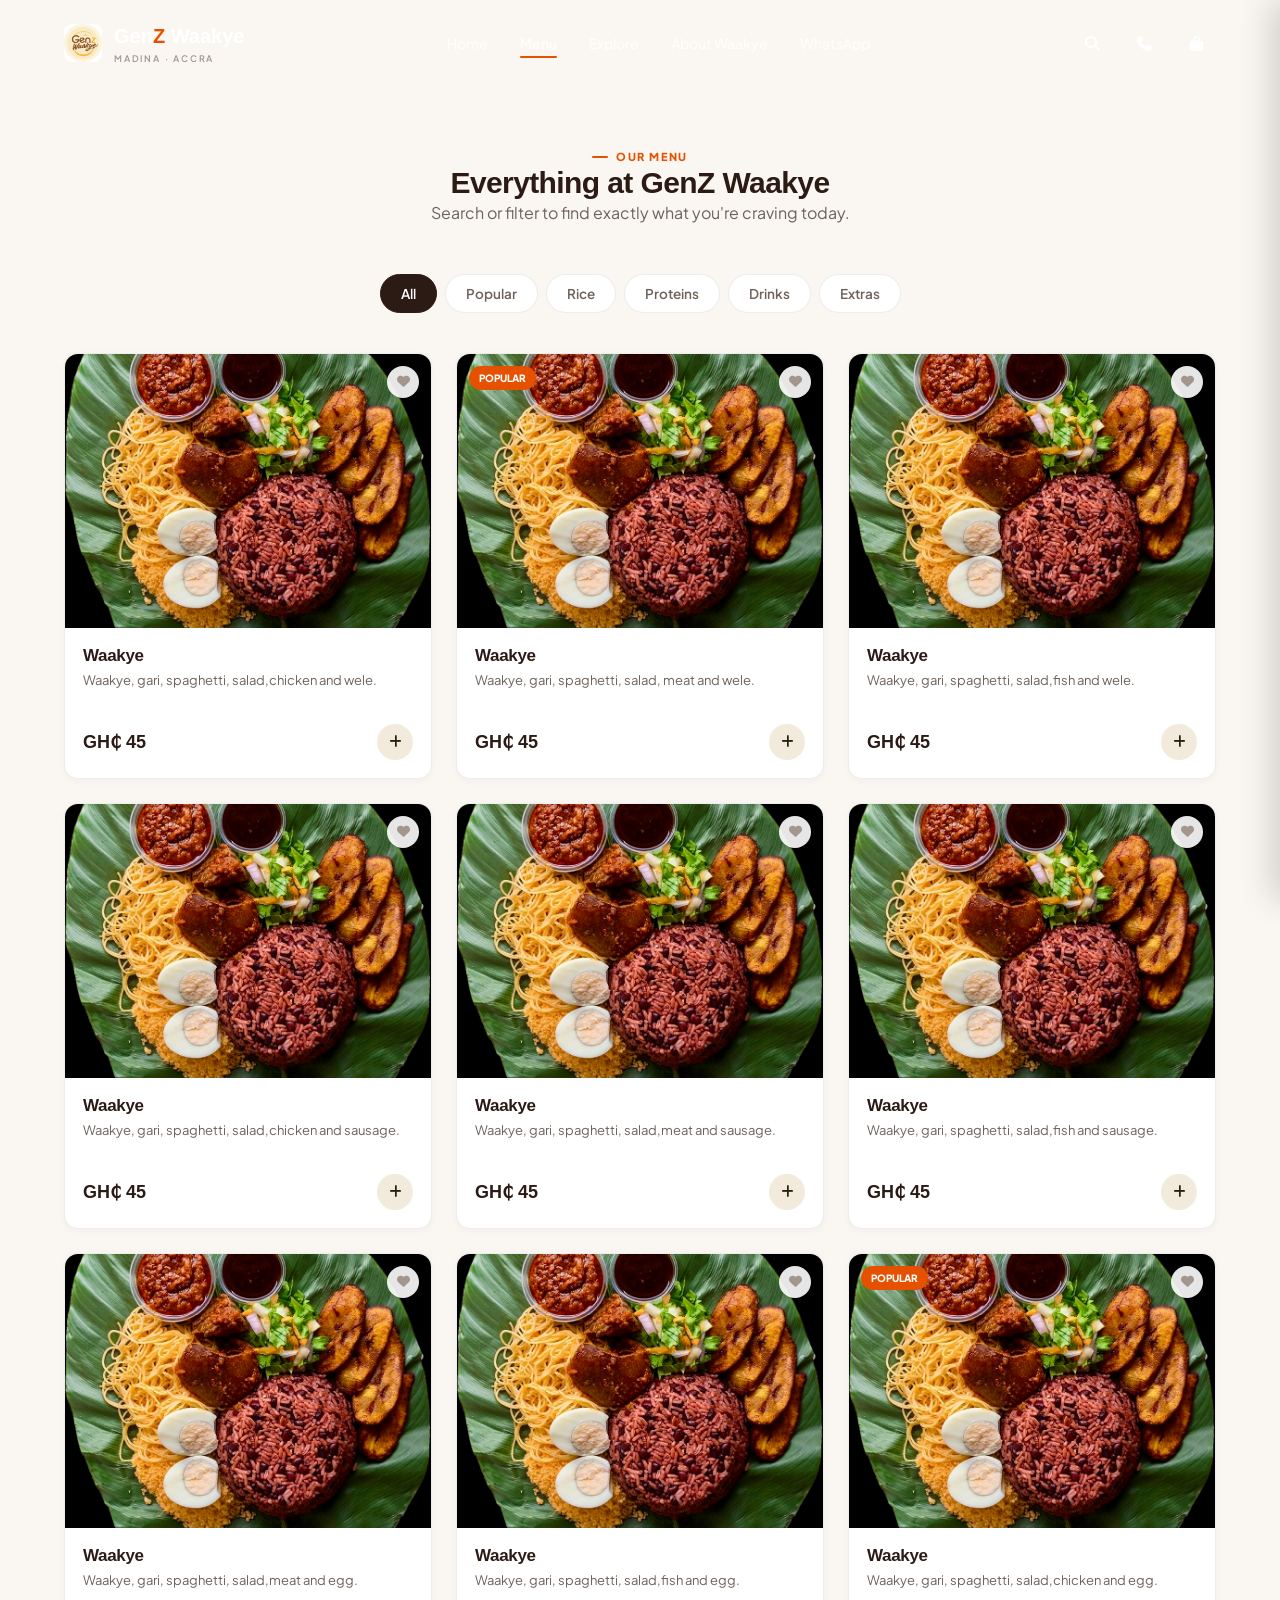
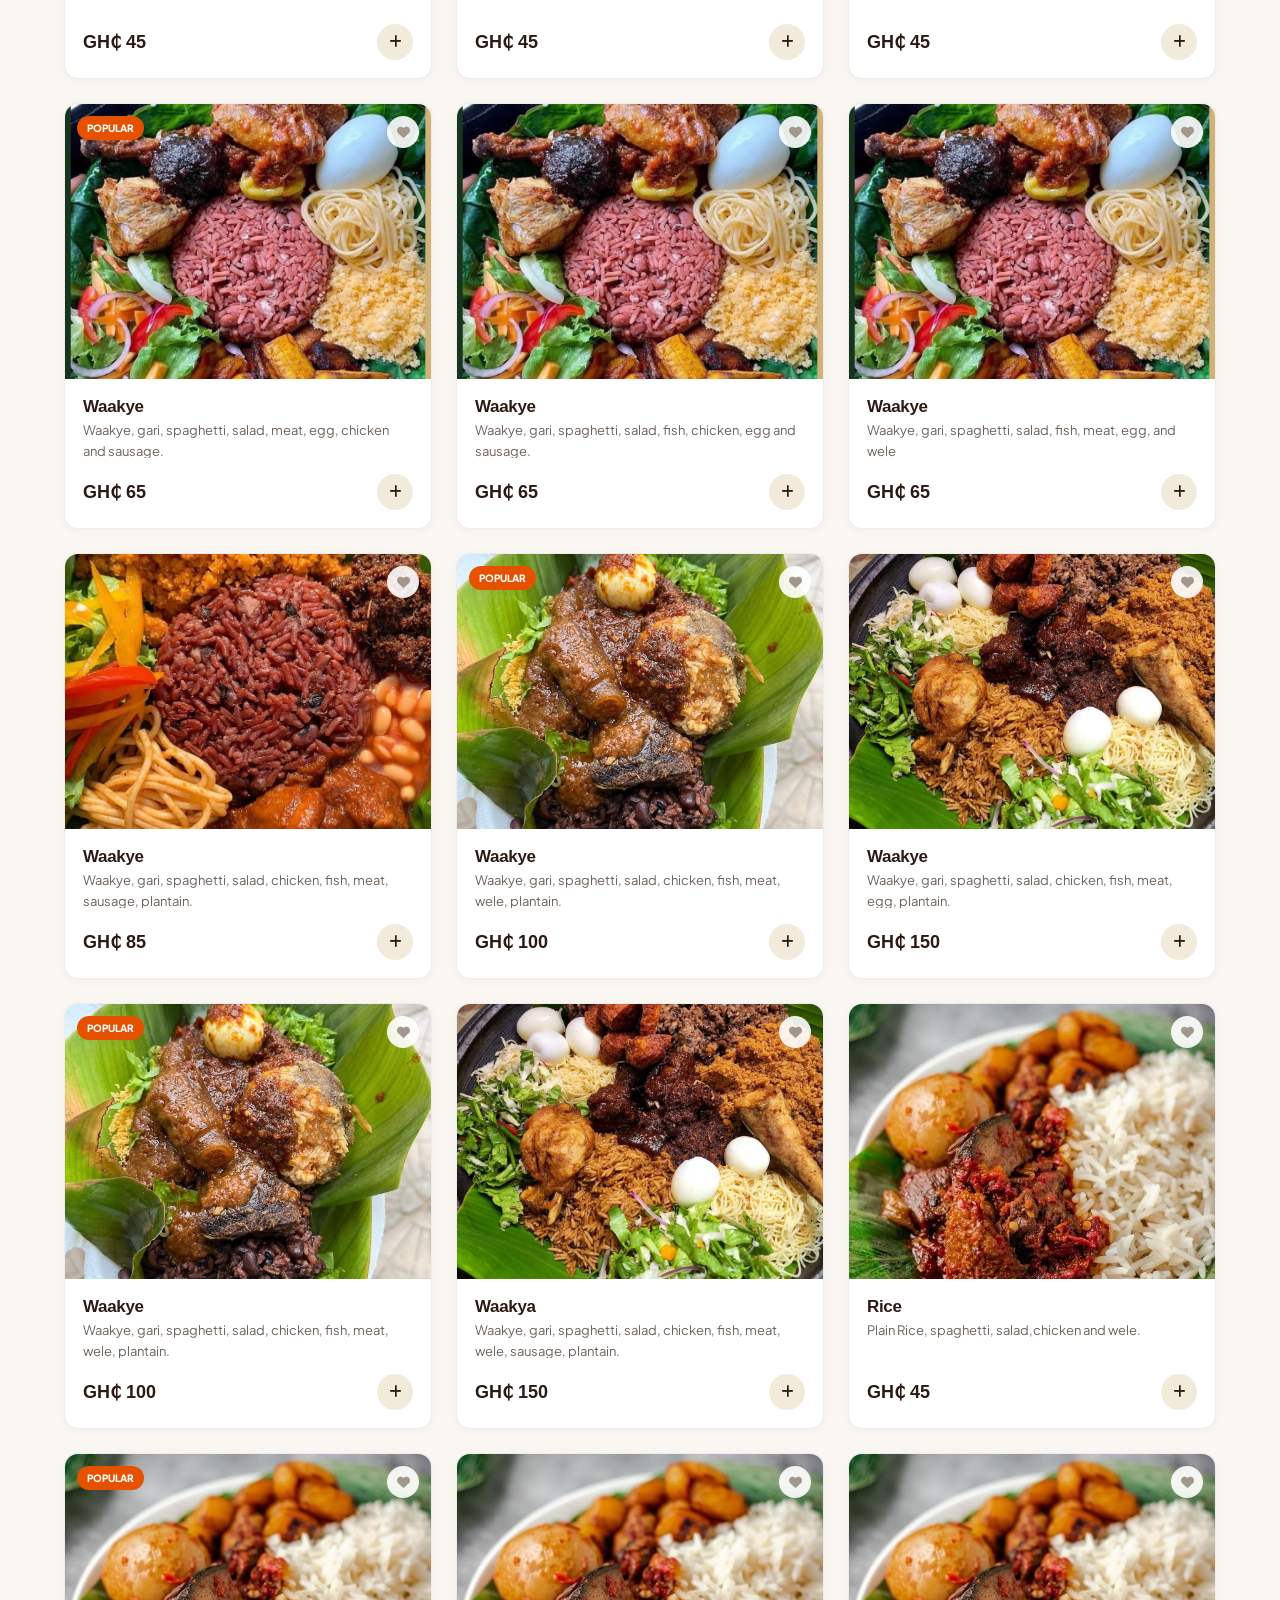
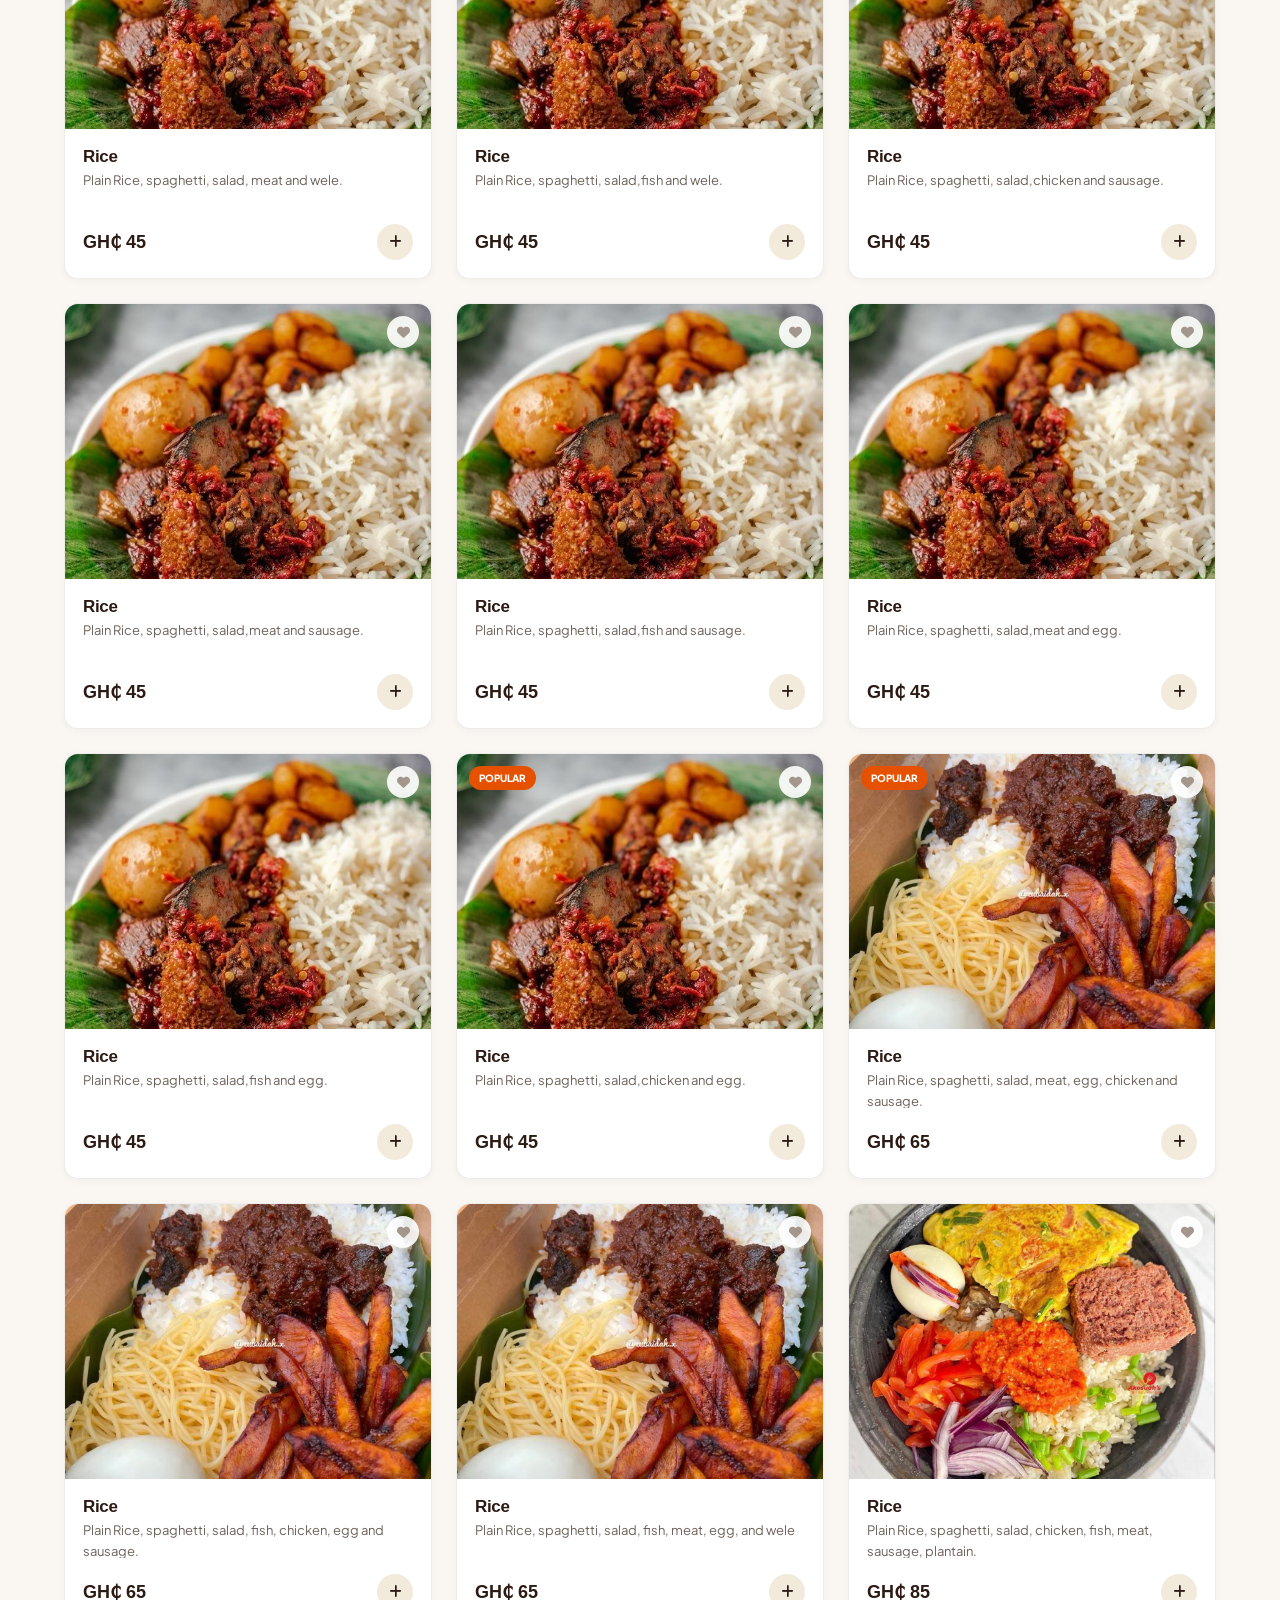
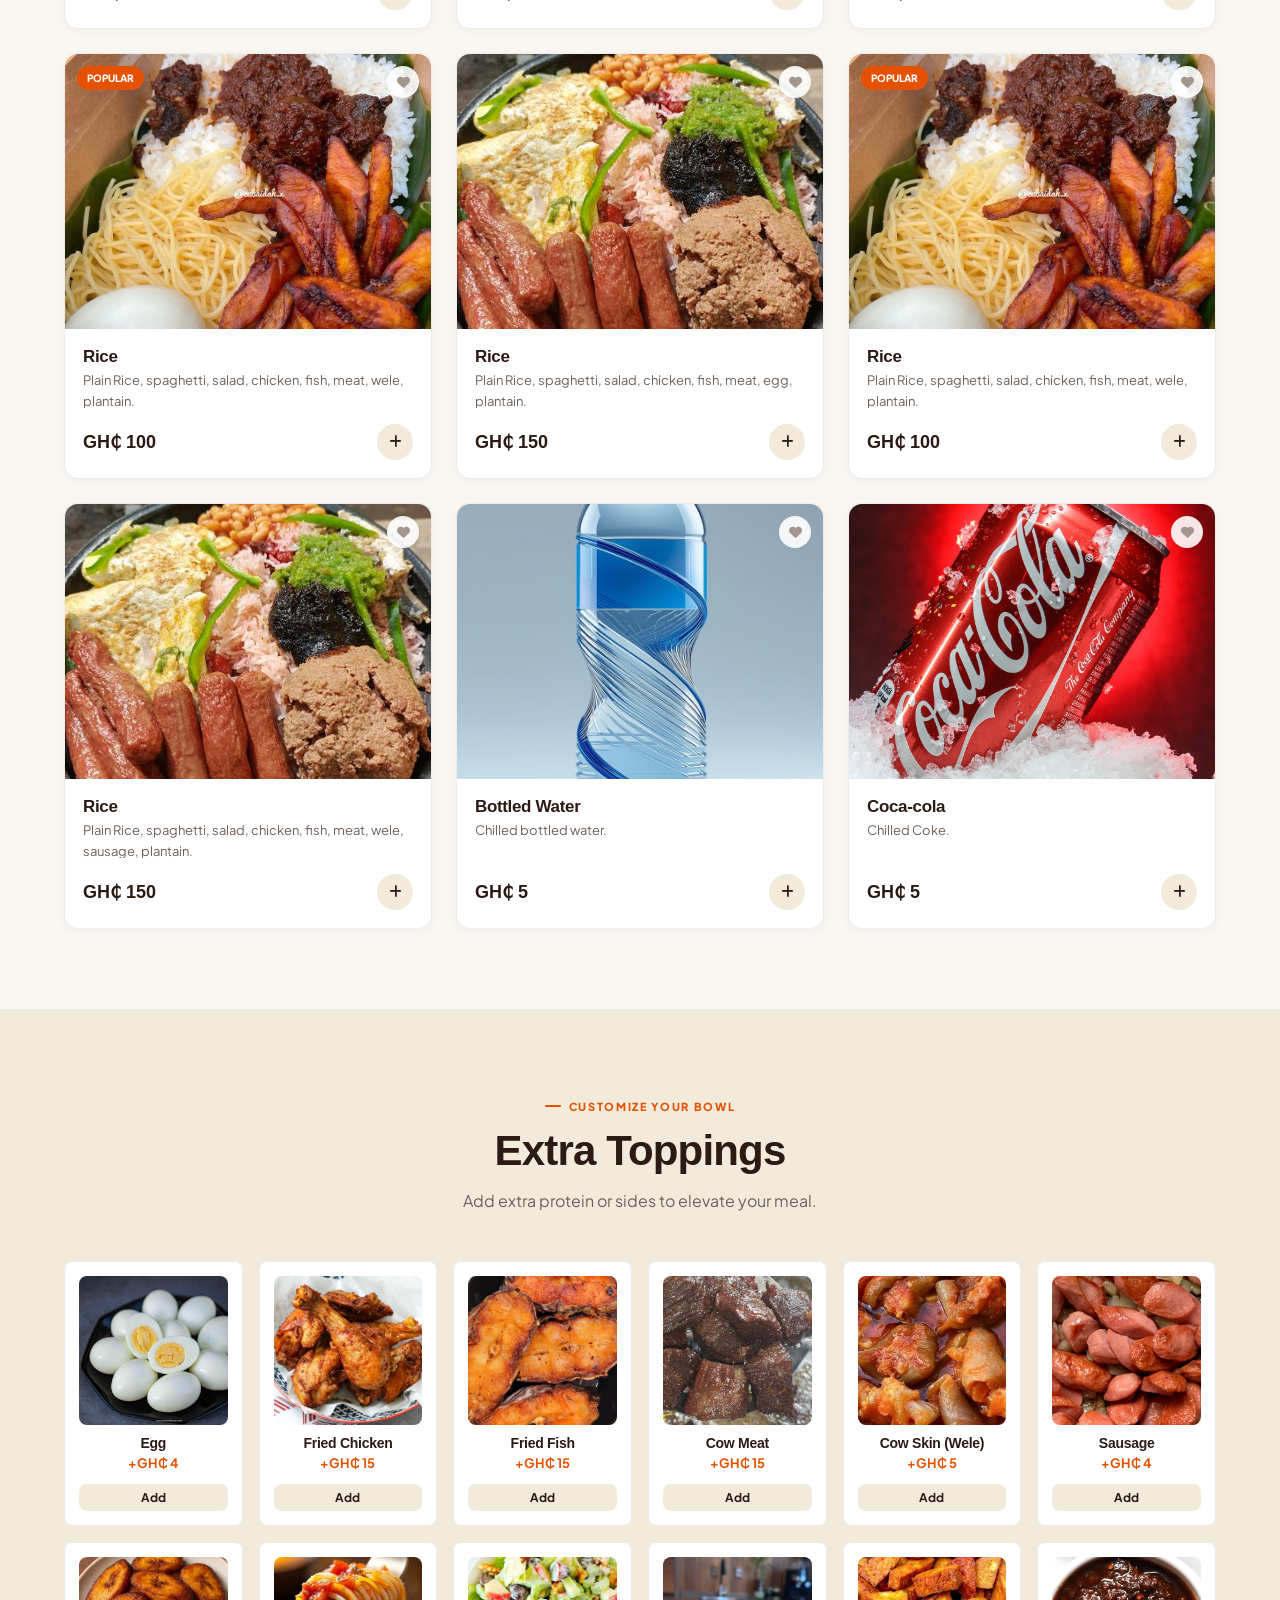
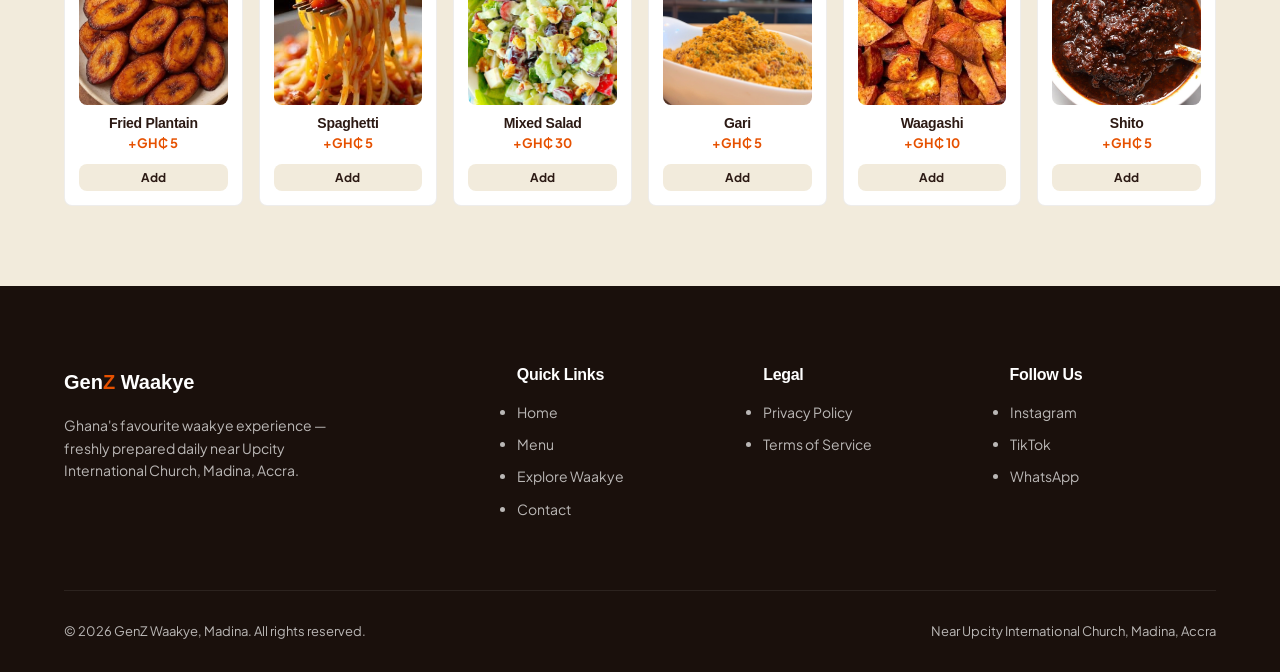
==== commit 360508d2: "contact change" ====
--- a/index.html
+++ b/index.html
@@ -24,7 +24,7 @@
       <a href="menu.html" class="active">Menu</a>
       <a href="explore.html">Explore</a>
       <a href="explore.html#about-wakye">About Waakye</a>
-      <a href="https://wa.me/233245138854" target="_blank">WhatsApp</a>
+      <a href="https://wa.me/233539060826" target="_blank">WhatsApp</a>
     </nav>
     <div class="nav-actions">
       <button class="nav-icon-btn open-search" aria-label="Search"><i class="fa-solid fa-magnifying-glass"></i></button>
@@ -51,7 +51,7 @@
   <a href="explore.html">Explore</a>
   <a href="explore.html#about-wakye">About Waakye</a>
   <a href="index.html#contact">Contact</a>
-  <a href="tel:+233245138854" class="btn btn-gold">Call Us</a>
+  <a href="tel:+233539060826" class="btn btn-gold">Call Us</a>
 </div>
 
 <!-- PRICE-CATEGORY VIEW -->
@@ -131,7 +131,7 @@
         <ul class="foot-links">
           <li><a href="https://www.instagram.com/genz_waakye_wura" target="_blank">Instagram</a></li>
           <li><a href="https://www.tiktok.com/@firdy_o" target="_blank">TikTok</a></li>
-          <li><a href="https://wa.me/233245138854" target="_blank">WhatsApp</a></li>
+          <li><a href="https://wa.me/233539060826" target="_blank">WhatsApp</a></li>
         </ul>
       </div>
     </div>
@@ -147,7 +147,7 @@
   <a href="menu.html" class="active"><i class="fa-solid fa-bowl-rice"></i>Menu</a>
   <a href="#" class="open-search"><i class="fa-solid fa-magnifying-glass"></i>Search</a>
   <a href="#" class="open-cart"><i class="fa-solid fa-bag-shopping"></i>Cart</a>
-  <a href="tel:+233245138854"><i class="fa-solid fa-phone"></i>Call</a>
+  <a href="tel:+233539060826"><i class="fa-solid fa-phone"></i>Call</a>
 </nav>
 
 <!-- CART DRAWER WITH SMOOTH SCROLL CONTAINER -->
@@ -202,8 +202,8 @@
 
         <div style="background: var(--brand-gold-subtle); border: 1px solid var(--brand-gold); border-radius: 6px; padding: 10px; margin-bottom: 10px; font-size: 0.82rem;">
           <strong style="color: var(--brand-brown); display:block; margin-bottom:4px;">💳 Direct MoMo Payment Details:</strong>
-          <div><b>MoMo Number:</b> 0245138854</div>
-          <div><b>Account Name:</b> GenZ Waakye</div>
+          <div><b>MoMo Number:</b> 0539060826</div>
+          <div><b>Account Name:</b> FIRDAUS MOHAMMED</div>
         </div>
 
         <input type="text" id="momoRef" placeholder="Enter MoMo Transaction ID / Reference *" required style="width:100%; padding:10px; margin-bottom:8px; border:1px solid var(--border-light); border-radius:6px; font-size:0.85rem;">
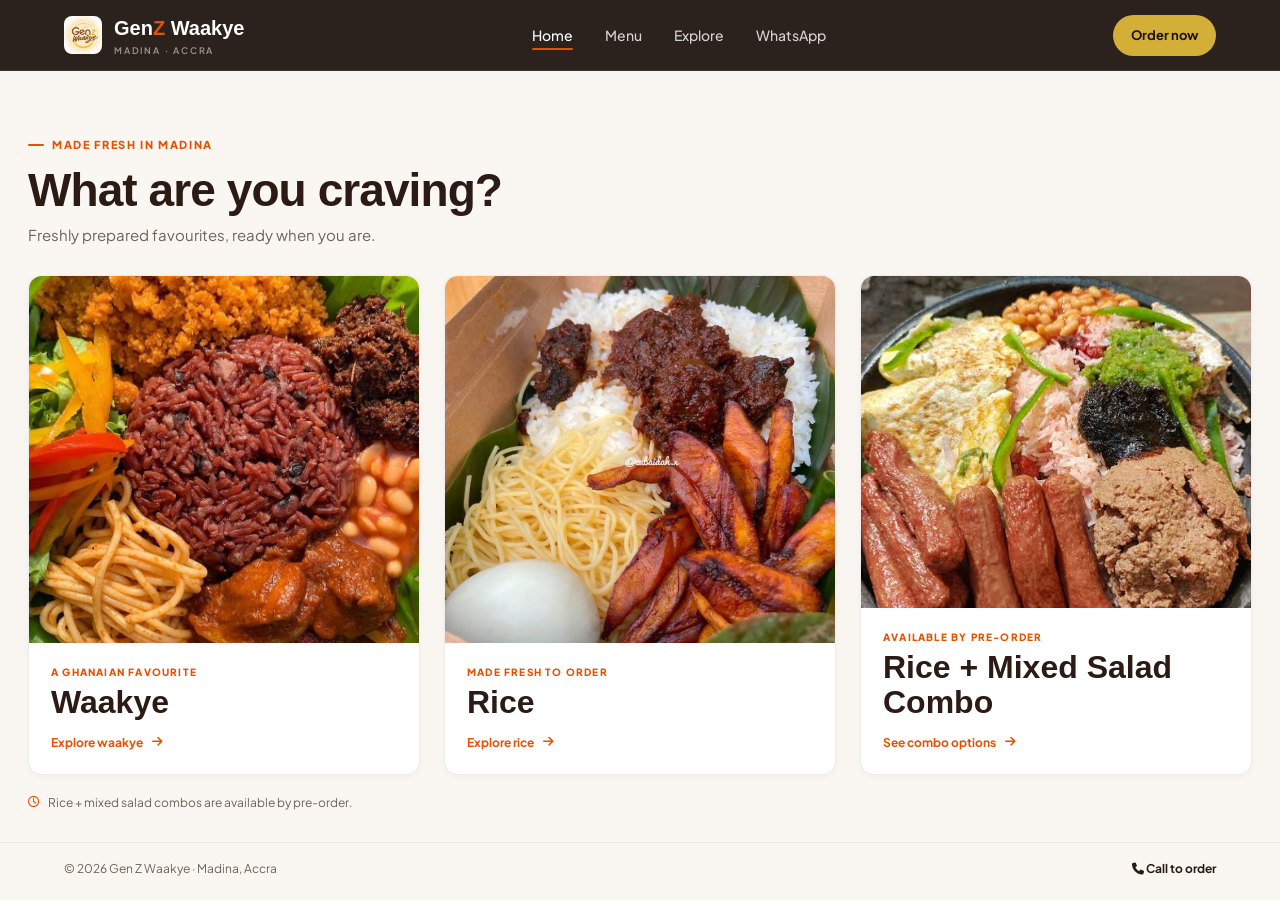
==== commit 0a220ce2: "landing page design and combo adding" ====
--- a/index.html
+++ b/index.html
@@ -3,310 +3,99 @@
 <head>
   <meta charset="UTF-8">
   <meta name="viewport" content="width=device-width, initial-scale=1.0">
-  <title>Menu | Gen Z Waakye — Madina, Accra</title>
-  <meta name="description" content="Browse the full Gen Z Waakye menu — authentic combos, drinks, and extra toppings tailored to your taste.">
+  <title>Gen Z Waakye | Order Waakye, Rice & Pre-order Combos</title>
+  <meta name="description" content="Choose your Gen Z Waakye favourite. Browse waakye, rice and our rice with mixed salad pre-order combos in Madina, Accra.">
+  <meta property="og:type" content="website">
+  <meta property="og:title" content="Gen Z Waakye | Madina, Accra">
+  <meta property="og:description" content="Choose waakye, rice or a rice and mixed salad pre-order combo.">
+  <meta property="og:image" content="https://raw.githubusercontent.com/SwiftNest-hub/gen-z-waakye/main/images/85_c.png">
+  <meta name="twitter:card" content="summary_large_image">
+  <meta name="twitter:title" content="Gen Z Waakye | Madina, Accra">
+  <meta name="twitter:description" content="Choose waakye, rice or a rice and mixed salad pre-order combo.">
+  <meta name="twitter:image" content="https://raw.githubusercontent.com/SwiftNest-hub/gen-z-waakye/main/images/85_c.png">
   <link rel="stylesheet" href="https://cdnjs.cloudflare.com/ajax/libs/font-awesome/6.5.1/css/all.min.css">
   <link rel="stylesheet" href="styles.css">
 </head>
-<body data-page="menu">
+<body data-page="home">
+  <header class="nav solid" id="navbar">
+    <div class="container">
+      <a href="index.html" class="nav-logo">
+        <span class="mark"><img src="images/logo-1.png" alt="Gen Z Waakye logo"></span>
+        <span class="word">Gen<i>Z</i> Waakye <span>Madina · Accra</span></span>
+      </a>
+      <nav class="nav-links" aria-label="Main navigation">
+        <a href="index.html" class="active">Home</a>
+        <a href="menu.html">Menu</a>
+        <a href="explore.html">Explore</a>
+        <a href="https://wa.me/233539060826" target="_blank" rel="noopener">WhatsApp</a>
+      </nav>
+      <div class="nav-actions">
+        <a href="menu.html" class="btn btn-gold home-order-link">Order now</a>
+        <button class="burger" id="burger" aria-label="Open menu"><span></span><span></span><span></span></button>
+      </div>
+    </div>
+  </header>
 
-<!-- NAVBAR -->
-<header class="nav solid" id="navbar">
-  <div class="container">
-    <a href="index.html" class="nav-logo">
-      <span class="mark">
-        <img src="images/logo-1.png" alt="GenZ Waakye Logo">
-      </span>
-      <span class="word">Gen<i>Z</i> Waakye <span>Madina · Accra</span></span>
-    </a>
-    <nav class="nav-links">
-      <a href="index.html">Home</a>
-      <a href="menu.html" class="active">Menu</a>
-      <a href="explore.html">Explore</a>
-      <a href="explore.html#about-wakye">About Waakye</a>
-      <a href="https://wa.me/233539060826" target="_blank">WhatsApp</a>
-    </nav>
-    <div class="nav-actions">
-      <button class="nav-icon-btn open-search" aria-label="Search"><i class="fa-solid fa-magnifying-glass"></i></button>
-      <a href="tel:+233245138854" class="nav-icon-btn" aria-label="Call us"><i class="fa-solid fa-phone"></i></a>
-      <button class="nav-icon-btn open-cart" aria-label="Cart">
-        <i class="fa-solid fa-bag-shopping"></i>
-        <span class="cart-badge">0</span>
-      </button>
-      <button class="burger" id="burger" aria-label="Open menu"><span></span><span></span><span></span></button>
-    </div>
-  </div>
-</header>
+  <nav class="mobile-menu" id="mobileMenu" aria-label="Mobile navigation">
+    <a href="index.html">Home</a>
+    <a href="menu.html">Menu</a>
+    <a href="explore.html">Explore</a>
+    <a href="https://wa.me/233539060826" target="_blank" rel="noopener">WhatsApp</a>
+  </nav>
 
-<div class="search-bar" id="searchBar">
-  <div class="container">
-    <input type="text" id="searchInput" placeholder="Search waakye, rice, egg, chicken, plantain, shito...">
-    <button class="close-search" id="closeSearch" aria-label="Close search"><i class="fa-solid fa-xmark"></i></button>
-  </div>
-</div>
-
-<div class="mobile-menu" id="mobileMenu">
-  <a href="index.html">Home</a>
-  <a href="menu.html">Menu</a>
-  <a href="explore.html">Explore</a>
-  <a href="explore.html#about-wakye">About Waakye</a>
-  <a href="index.html#contact">Contact</a>
-  <a href="tel:+233539060826" class="btn btn-gold">Call Us</a>
-</div>
-
-<!-- PRICE-CATEGORY VIEW -->
-<div id="priceCategoryView" style="display:none;">
-  <div class="price-page-head container">
-    <a href="menu.html" class="back-link"><i class="fa-solid fa-arrow-left"></i> Back to full menu</a>
-    <div class="eyebrow" id="pcEyebrow">Gen Z Waakye Menu</div>
-    <div class="amt" id="pcAmount">GH₵ 45</div>
-    <p id="pcSubtitle">All meals in this price tier.</p>
-  </div>
-  <div class="container" style="padding-bottom:100px;">
-    <div class="food-grid" id="pcGrid"></div>
-  </div>
-</div>
-
-<!-- FULL MENU VIEW -->
-<div id="fullMenuView">
-  <div class="container" style="padding-top:140px;">
-    <div class="section-head">
-      <span class="eyebrow">Our Menu</span>
-      <h1>Everything at GenZ Waakye</h1>
-      <p>Search or filter to find exactly what you're craving today.</p>
+  <main class="home-landing">
+    <div class="home-intro">
+      <span class="eyebrow">Made fresh in Madina</span>
+      <h1>What are you craving?</h1>
+      <p>Freshly prepared favourites, ready when you are.</p>
     </div>
 
-    <div class="filter-bar" id="filterBar">
-      <button class="active" data-filter="all">All</button>
-      <button data-filter="popular">Popular</button>
-      <button data-filter="rice">Rice</button>
-      <button data-filter="proteins">Proteins</button>
-      <button data-filter="drinks">Drinks</button>
-      <button data-filter="extras">Extras</button>
+    <section class="landing-cards" aria-label="Choose your meal">
+      <a class="landing-card landing-card-waakye" href="menu.html?category=waakye" aria-label="Explore all waakye meals">
+        <span class="landing-card-image"><img src="images/85_c.png" alt="Waakye served with spaghetti, salad and chicken" fetchpriority="high"></span>
+        <span class="landing-card-content">
+          <span class="landing-card-kicker">A Ghanaian favourite</span>
+          <span class="landing-card-title">Waakye</span>
+          <span class="landing-card-link">Explore waakye <i class="fa-solid fa-arrow-right"></i></span>
+        </span>
+      </a>
+
+      <a class="landing-card landing-card-rice" href="menu.html?category=rice" aria-label="Explore all rice meals">
+        <span class="landing-card-image"><img src="images/rice-1.png" alt="Rice served with sides"></span>
+        <span class="landing-card-content">
+          <span class="landing-card-kicker">Made fresh to order</span>
+          <span class="landing-card-title">Rice</span>
+          <span class="landing-card-link">Explore rice <i class="fa-solid fa-arrow-right"></i></span>
+        </span>
+      </a>
+
+      <a class="landing-card landing-card-preorder" href="menu.html?category=rice-mixed-salad#menuGrid" aria-label="Explore rice and mixed salad pre-order combos">
+        <span class="landing-card-image"><img src="images/rice-2.png" alt="Rice combo with chicken and sides"></span>
+        <span class="landing-card-content">
+          <span class="landing-card-kicker">Available by pre-order</span>
+          <span class="landing-card-title">Rice + Mixed Salad Combo</span>
+          <span class="landing-card-link">See combo options <i class="fa-solid fa-arrow-right"></i></span>
+        </span>
+      </a>
+    </section>
+
+    <p class="home-preorder-note"><i class="fa-regular fa-clock"></i> Rice + mixed salad combos are available by pre-order.</p>
+  </main>
+
+  <footer class="home-footer">
+    <div class="container">
+      <span>© <span id="year"></span> Gen Z Waakye · Madina, Accra</span>
+      <a href="tel:+233539060826"><i class="fa-solid fa-phone"></i> Call to order</a>
     </div>
+  </footer>
 
-    <div class="food-grid" id="menuGrid" style="margin-bottom:80px;"></div>
-  </div>
+  <nav class="mobile-bottom-nav" aria-label="Quick links">
+    <a href="index.html" class="active"><i class="fa-solid fa-house"></i>Home</a>
+    <a href="menu.html"><i class="fa-solid fa-bowl-rice"></i>Menu</a>
+    <a href="https://wa.me/233539060826" target="_blank" rel="noopener"><i class="fa-brands fa-whatsapp"></i>WhatsApp</a>
+    <a href="tel:+233539060826"><i class="fa-solid fa-phone"></i>Call</a>
+  </nav>
 
-  <section class="toppings-section" id="toppingsSection">
-    <div class="container">
-      <div class="section-head">
-        <span class="eyebrow">Customize Your Bowl</span>
-        <h2>Extra Toppings</h2>
-        <p>Add extra protein or sides to elevate your meal.</p>
-      </div>
-      <div class="topping-grid" id="toppingsGrid"></div>
-    </div>
-  </section>
-</div>
-
-<!-- FOOTER -->
-<footer>
-  <div class="container">
-    <div class="foot-grid">
-      <div class="foot-brand">
-        <a href="index.html" class="nav-logo">
-          <span class="word">Gen<i>Z</i> Waakye</span>
-        </a>
-        <p>Ghana's favourite waakye experience — freshly prepared daily near Upcity International Church, Madina, Accra.</p>
-      </div>
-      <div>
-        <h5>Quick Links</h5>
-        <ul class="foot-links">
-          <li><a href="index.html">Home</a></li>
-          <li><a href="menu.html">Menu</a></li>
-          <li><a href="explore.html">Explore Waakye</a></li>
-          <li><a href="index.html#contact">Contact</a></li>
-        </ul>
-      </div>
-      <div>
-        <h5>Legal</h5>
-        <ul class="foot-links">
-          <li><a href="#">Privacy Policy</a></li>
-          <li><a href="#">Terms of Service</a></li>
-        </ul>
-      </div>
-      <div>
-        <h5>Follow Us</h5>
-        <ul class="foot-links">
-          <li><a href="https://www.instagram.com/genz_waakye_wura" target="_blank">Instagram</a></li>
-          <li><a href="https://www.tiktok.com/@firdy_o" target="_blank">TikTok</a></li>
-          <li><a href="https://wa.me/233539060826" target="_blank">WhatsApp</a></li>
-        </ul>
-      </div>
-    </div>
-    <div class="foot-bottom">
-      <span>©️ <span id="year"></span> GenZ Waakye, Madina. All rights reserved.</span>
-      <span>Near Upcity International Church, Madina, Accra</span>
-    </div>
-  </div>
-</footer>
-
-<nav class="mobile-bottom-nav">
-  <a href="index.html"><i class="fa-solid fa-house"></i>Home</a>
-  <a href="menu.html" class="active"><i class="fa-solid fa-bowl-rice"></i>Menu</a>
-  <a href="#" class="open-search"><i class="fa-solid fa-magnifying-glass"></i>Search</a>
-  <a href="#" class="open-cart"><i class="fa-solid fa-bag-shopping"></i>Cart</a>
-  <a href="tel:+233539060826"><i class="fa-solid fa-phone"></i>Call</a>
-</nav>
-
-<!-- CART DRAWER WITH SMOOTH SCROLL CONTAINER -->
-<div class="cart-overlay" id="cartOverlay"></div>
-<div class="cart-drawer" id="cartDrawer">
-  <div class="cart-head">
-    <h3>Your Order</h3>
-    <button class="close-cart" id="closeCart" aria-label="Close cart"><i class="fa-solid fa-xmark"></i></button>
-  </div>
-
-  <div class="cart-body-scroll">
-    <div class="cart-items" id="cartItems"></div>
-
-    <div class="cart-summary">
-      <div class="row">
-        <span>Subtotal</span>
-        <span id="cartSubtotal">GH₵ 0</span>
-      </div>
-      <div class="row">
-        <span>Delivery Fee</span>
-        <span id="cartDelivery">Delivery fee varies</span>
-      </div>
-      <div class="row total">
-        <span>Total</span>
-        <span id="cartTotal">GH₵ 0</span>
-      </div>
-
-      <div class="checkout-fields" style="padding-top: 12px; border-top: 1px solid var(--border-light); margin-top: 12px;">
-        <label style="display:block; margin-bottom: 8px; font-weight: 600; font-size: 0.85rem;">Order Type</label>
-        <div style="display:flex; gap:8px; margin-bottom:12px;">
-          <button type="button" id="deliveryBtn" style="flex:1; padding:10px 8px; border:1px solid var(--brand-orange); border-radius:6px; font-size:0.85rem; font-weight:600; background:var(--brand-orange); color:#fff;">
-            <i class="fa-solid fa-motorcycle"></i> Delivery
-          </button>
-          <button type="button" id="pickupBtn" style="flex:1; padding:10px 8px; border:1px solid var(--border-light); border-radius:6px; font-size:0.85rem; font-weight:600; background:#fff; color:var(--text-main);">
-            <i class="fa-solid fa-bag-shopping"></i> Pickup
-          </button>
-        </div>
-
-        <input type="hidden" id="orderType" value="delivery">
-
-        <input type="text" id="custName" placeholder="Your Full Name *" required style="width:100%; padding:10px; margin-bottom:8px; border:1px solid var(--border-light); border-radius:6px; font-size:0.85rem;">
-        <input type="tel" id="custPhone" placeholder="Phone Number *" required style="width:100%; padding:10px; margin-bottom:8px; border:1px solid var(--border-light); border-radius:6px; font-size:0.85rem;">
-
-        <div id="locationGroup">
-          <textarea id="custLocation" placeholder="Delivery Location / Digital Address / Landmark *" rows="2" style="width:100%; padding:10px; margin-bottom:8px; border:1px solid var(--border-light); border-radius:6px; font-size:0.85rem; resize:none;"></textarea>
-        </div>
-
-        <div id="pickupNotice" style="display:none; background:var(--surface-cream-deep); border-radius:6px; padding:10px; margin-bottom:10px; font-size:0.82rem;">
-          <strong><i class="fa-solid fa-bag-shopping"></i> Pickup Order</strong>
-          <p style="margin-top:2px; color:var(--text-muted);">Collection at Gen Z Waakye, Madina.</p>
-        </div>
-
-        <div style="background: var(--brand-gold-subtle); border: 1px solid var(--brand-gold); border-radius: 6px; padding: 10px; margin-bottom: 10px; font-size: 0.82rem;">
-          <strong style="color: var(--brand-brown); display:block; margin-bottom:4px;">💳 Direct MoMo Payment Details:</strong>
-          <div><b>MoMo Number:</b> 0539060826</div>
-          <div><b>Account Name:</b> FIRDAUS MOHAMMED</div>
-        </div>
-
-        <input type="text" id="momoRef" placeholder="Enter MoMo Transaction ID / Reference *" required style="width:100%; padding:10px; margin-bottom:8px; border:1px solid var(--border-light); border-radius:6px; font-size:0.85rem;">
-      </div>
-
-      <button class="btn btn-orange btn-block" id="cartCheckoutBtn" style="margin-top:8px;">
-        <i class="fa-brands fa-whatsapp"></i> Confirm Payment & Order
-      </button>
-    </div>
-  </div>
-</div>
-
-<script src="script.js"></script>
-<script>
-  const deliveryBtn = document.getElementById('deliveryBtn');
-  const pickupBtn = document.getElementById('pickupBtn');
-  const orderType = document.getElementById('orderType');
-  const locationGroup = document.getElementById('locationGroup');
-  const pickupNotice = document.getElementById('pickupNotice');
-  const custLocation = document.getElementById('custLocation');
-  const cartDelivery = document.getElementById('cartDelivery');
-
-  function selectDelivery(){
-    orderType.value = 'delivery';
-    deliveryBtn.style.background = 'var(--brand-orange)';
-    deliveryBtn.style.color = '#fff';
-    pickupBtn.style.background = '#fff';
-    pickupBtn.style.color = 'var(--text-main)';
-    locationGroup.style.display = 'block';
-    pickupNotice.style.display = 'none';
-    custLocation.required = true;
-    cartDelivery.textContent = 'Delivery fee varies';
-  }
-
-  function selectPickup(){
-    orderType.value = 'pickup';
-    pickupBtn.style.background = 'var(--brand-orange)';
-    pickupBtn.style.color = '#fff';
-    deliveryBtn.style.background = '#fff';
-    deliveryBtn.style.color = 'var(--text-main)';
-    locationGroup.style.display = 'none';
-    pickupNotice.style.display = 'block';
-    custLocation.required = false;
-    cartDelivery.textContent = 'GH₵ 0';
-  }
-
-  deliveryBtn.addEventListener('click', selectDelivery);
-  pickupBtn.addEventListener('click', selectPickup);
-
-  const params = new URLSearchParams(window.location.search);
-  const priceParam = params.get('price');
-
-  function renderToppings(group){
-    const list = group ? TOPPINGS.filter(t=>t.group===group) : TOPPINGS;
-    document.getElementById('toppingsGrid').innerHTML = list.map(toppingCardHTML).join('');
-  }
-
-  function renderMainGrid(filter){
-    let list = MENU_ITEMS;
-    if(filter==='popular') list = MENU_ITEMS.filter(i=>i.popular);
-    else if(filter==='rice') list = MENU_ITEMS.filter(i=>i.category==='rice');
-    else if(filter==='drinks') list = MENU_ITEMS.filter(i=>i.category==='drinks');
-    document.getElementById('menuGrid').innerHTML = list.map(foodCardHTML).join('');
-  }
-
-  function initFilterBar(){
-    const buttons = document.querySelectorAll('#filterBar button');
-    buttons.forEach(btn=>{
-      btn.addEventListener('click',()=>{
-        buttons.forEach(b=>b.classList.remove('active'));
-        btn.classList.add('active');
-        const key = btn.dataset.filter;
-        if(key==='proteins'||key==='extras'){
-          renderToppings(key);
-          document.getElementById('toppingsSection').scrollIntoView({ behavior:'smooth', block:'start' });
-        } else {
-          renderMainGrid(key);
-        }
-      });
-    });
-  }
-
-  if(priceParam){
-    document.getElementById('fullMenuView').style.display='none';
-    document.getElementById('priceCategoryView').style.display='block';
-    const price = parseInt(priceParam,10);
-    const items = MENU_ITEMS.filter(i=>i.category==='rice' && i.price===price);
-    const labels = {
-      45:'Everyday Waakye Combos',
-      65:'Premium Combos',
-      85:'Waakye Special',
-      100:'Grand Deluxe',
-      150:'Luxury Platter'
-    };
-    document.getElementById('pcEyebrow').textContent = labels[price] || 'Waakye Menu';
-    document.getElementById('pcAmount').textContent = `GH₵ ${price}`;
-    document.getElementById('pcSubtitle').textContent = `${items.length} meal${items.length===1?'':'s'} in this price tier.`;
-    document.getElementById('pcGrid').innerHTML = items.map(foodCardHTML).join('');
-  } else {
-    renderMainGrid('all');
-    renderToppings(null);
-    initFilterBar();
-  }
-</script>
+  <script src="script.js"></script>
 </body>
-</html>+</html>
--- a/styles.css
+++ b/styles.css
@@ -1266,4 +1266,238 @@
 }
 .mobile-bottom-nav i {
   font-size: 16px;
+}
+
+/* =========================================================
+   HOME LANDING
+   ========================================================= */
+.home-landing {
+  min-height: calc(100svh - 58px);
+  display: flex;
+  flex-direction: column;
+  padding: 128px 28px 30px;
+  background: var(--surface-cream);
+  color: var(--text-main);
+}
+.home-intro {
+  width: 100%;
+  max-width: 1500px;
+  text-align: left;
+  margin: 0 auto 28px;
+}
+.home-intro h1 {
+  color: var(--brand-brown);
+  font-size: clamp(32px, 4vw, 46px);
+  margin: 10px 0 6px;
+}
+.home-intro p {
+  color: var(--text-muted);
+  font-size: 15px;
+}
+.landing-cards {
+  width: 100%;
+  max-width: 1500px;
+  flex: none;
+  height: clamp(420px, calc(100svh - 400px), 560px);
+  display: grid;
+  grid-template-columns: repeat(3, minmax(0, 1fr));
+  gap: 24px;
+  margin: 0 auto;
+}
+.landing-card {
+  position: relative;
+  min-width: 0;
+  display: flex;
+  flex-direction: column;
+  overflow: hidden;
+  border: 1px solid var(--border-light);
+  border-radius: var(--radius-md);
+  background: var(--surface-card);
+  color: var(--text-main);
+  box-shadow: var(--shadow-sm);
+  transition: transform var(--transition-smooth), box-shadow var(--transition-smooth);
+}
+.landing-card-image {
+  display: block;
+  flex: 1;
+  min-height: 260px;
+  overflow: hidden;
+  background: var(--surface-cream-deep);
+}
+.landing-card img {
+  width: 100%;
+  height: 100%;
+  object-fit: cover;
+  transition: transform var(--transition-smooth);
+}
+.landing-card:hover img,
+.landing-card:focus-visible img {
+  transform: scale(1.06);
+}
+.landing-card:hover {
+  transform: translateY(-4px);
+  box-shadow: var(--shadow-md);
+}
+.landing-card:focus-visible {
+  outline: 3px solid var(--border-focus);
+  outline-offset: 3px;
+}
+.landing-card-content {
+  display: flex;
+  flex-direction: column;
+  align-items: flex-start;
+  gap: 5px;
+  padding: 21px 22px 22px;
+}
+.landing-card-kicker {
+  color: var(--brand-orange);
+  font-size: 10px;
+  font-weight: 800;
+  letter-spacing: 0.12em;
+  text-transform: uppercase;
+}
+.landing-card-title {
+  font-family: var(--font-heading);
+  color: var(--brand-brown);
+  font-size: clamp(24px, 2.5vw, 34px);
+  font-weight: 800;
+  line-height: 1.08;
+}
+.landing-card-link {
+  display: inline-flex;
+  align-items: center;
+  gap: 9px;
+  margin-top: 8px;
+  color: var(--brand-orange);
+  font-size: 12px;
+  font-weight: 700;
+  transition: gap var(--transition-fast);
+}
+.landing-card:hover .landing-card-link {
+  gap: 13px;
+}
+.home-preorder-note {
+  display: flex;
+  align-items: center;
+  justify-content: flex-start;
+  width: 100%;
+  max-width: 1500px;
+  gap: 8px;
+  margin: 18px auto 0;
+  color: var(--text-muted);
+  font-size: 12px;
+}
+.home-preorder-note i {
+  color: var(--brand-orange);
+}
+.home-order-link {
+  padding: 10px 18px;
+  font-size: 13px;
+}
+.home-footer {
+  padding: 16px 0;
+  background: var(--surface-cream);
+  color: var(--text-muted);
+  font-size: 12px;
+  border-top: 1px solid var(--border-light);
+}
+.home-footer .container {
+  display: flex;
+  align-items: center;
+  justify-content: space-between;
+  gap: 12px;
+}
+.home-footer a {
+  color: var(--brand-brown);
+  font-weight: 700;
+}
+.preorder-notice {
+  display: flex;
+  align-items: flex-start;
+  gap: 14px;
+  margin: -20px 0 28px;
+  padding: 16px 18px;
+  border: 1px solid rgba(230,81,0,0.2);
+  border-radius: var(--radius-md);
+  background: var(--brand-orange-subtle);
+  color: var(--brand-brown);
+}
+.preorder-notice[hidden] {
+  display: none;
+}
+.preorder-notice > i {
+  margin-top: 3px;
+  color: var(--brand-orange);
+  font-size: 18px;
+}
+.preorder-notice strong {
+  display: block;
+  margin-bottom: 2px;
+}
+.preorder-notice p {
+  color: var(--text-muted);
+  font-size: 13px;
+}
+.food-card .preorder-tag {
+  position: absolute;
+  z-index: 1;
+  top: 12px;
+  left: 12px;
+  background: var(--brand-brown);
+  color: #ffffff;
+  font-size: 10px;
+  font-weight: 800;
+  padding: 4px 10px;
+  border-radius: var(--radius-pill);
+  text-transform: uppercase;
+}
+@media (max-width: 768px) {
+  .home-landing {
+    min-height: auto;
+    padding: 108px 16px 26px;
+  }
+  .home-intro {
+    margin-bottom: 22px;
+  }
+  .landing-cards {
+    grid-template-columns: 1fr;
+    height: auto;
+    min-height: 0;
+    gap: 16px;
+  }
+  .landing-card {
+    min-height: 0;
+  }
+  .landing-card-image {
+    flex: none;
+    aspect-ratio: 1.65;
+    min-height: 0;
+  }
+  .landing-card-title {
+    font-size: clamp(27px, 7vw, 34px);
+  }
+  .home-preorder-note {
+    align-items: flex-start;
+    line-height: 1.5;
+  }
+  .home-footer {
+    padding-bottom: 82px;
+  }
+}
+@media (max-width: 480px) {
+  .home-intro {
+    margin-bottom: 18px;
+  }
+  .home-intro p {
+    font-size: 13px;
+  }
+  .landing-cards {
+    gap: 14px;
+  }
+  .landing-card-content {
+    padding: 17px 18px 18px;
+  }
+  .home-footer .container {
+    flex-direction: column;
+  }
 }
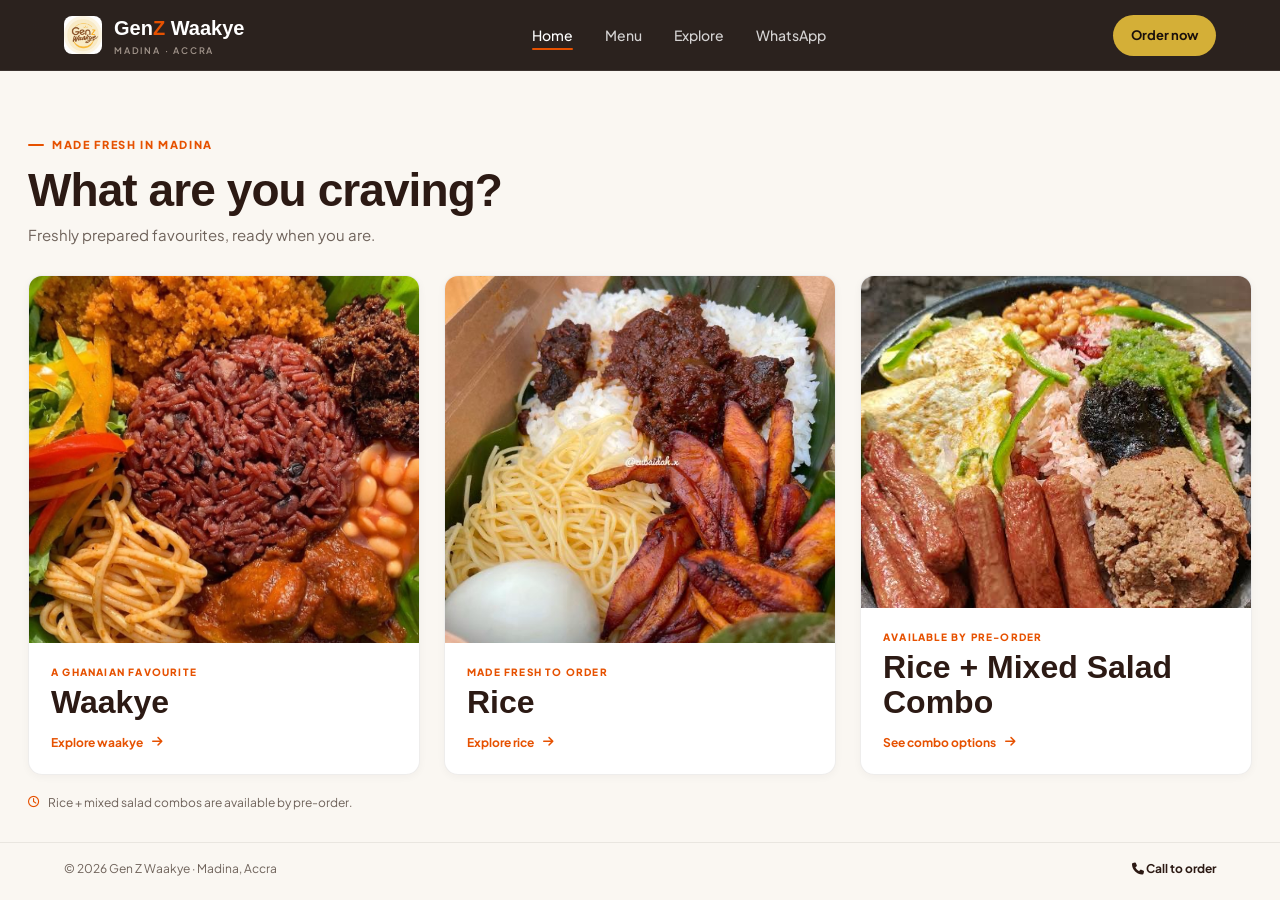
==== commit 3606b8e0: "number change" ====
--- a/styles.css
+++ b/styles.css
@@ -1316,6 +1316,45 @@
   color: var(--text-main);
   box-shadow: var(--shadow-sm);
   transition: transform var(--transition-smooth), box-shadow var(--transition-smooth);
+  animation: landing-card-fly-in 700ms cubic-bezier(0.2, 0.75, 0.25, 1) both;
+}
+.landing-card:nth-child(2) {
+  animation-name: landing-card-fly-in-left;
+  animation-delay: 160ms;
+}
+.landing-card:nth-child(3) {
+  animation-name: landing-card-fly-in-right;
+  animation-delay: 320ms;
+}
+@keyframes landing-card-fly-in {
+  from {
+    opacity: 0;
+    transform: translate3d(0, -72px, 0) scale(0.98);
+  }
+  to {
+    opacity: 1;
+    transform: translate3d(0, 0, 0) scale(1);
+  }
+}
+@keyframes landing-card-fly-in-left {
+  from {
+    opacity: 0;
+    transform: translate3d(-90px, 0, 0) scale(0.98);
+  }
+  to {
+    opacity: 1;
+    transform: translate3d(0, 0, 0) scale(1);
+  }
+}
+@keyframes landing-card-fly-in-right {
+  from {
+    opacity: 0;
+    transform: translate3d(90px, 0, 0) scale(0.98);
+  }
+  to {
+    opacity: 1;
+    transform: translate3d(0, 0, 0) scale(1);
+  }
 }
 .landing-card-image {
   display: block;
@@ -1410,6 +1449,13 @@
 .home-footer a {
   color: var(--brand-brown);
   font-weight: 700;
+}
+@media (prefers-reduced-motion: reduce) {
+  .landing-card,
+  .landing-card:nth-child(2),
+  .landing-card:nth-child(3) {
+    animation: none;
+  }
 }
 .preorder-notice {
   display: flex;
